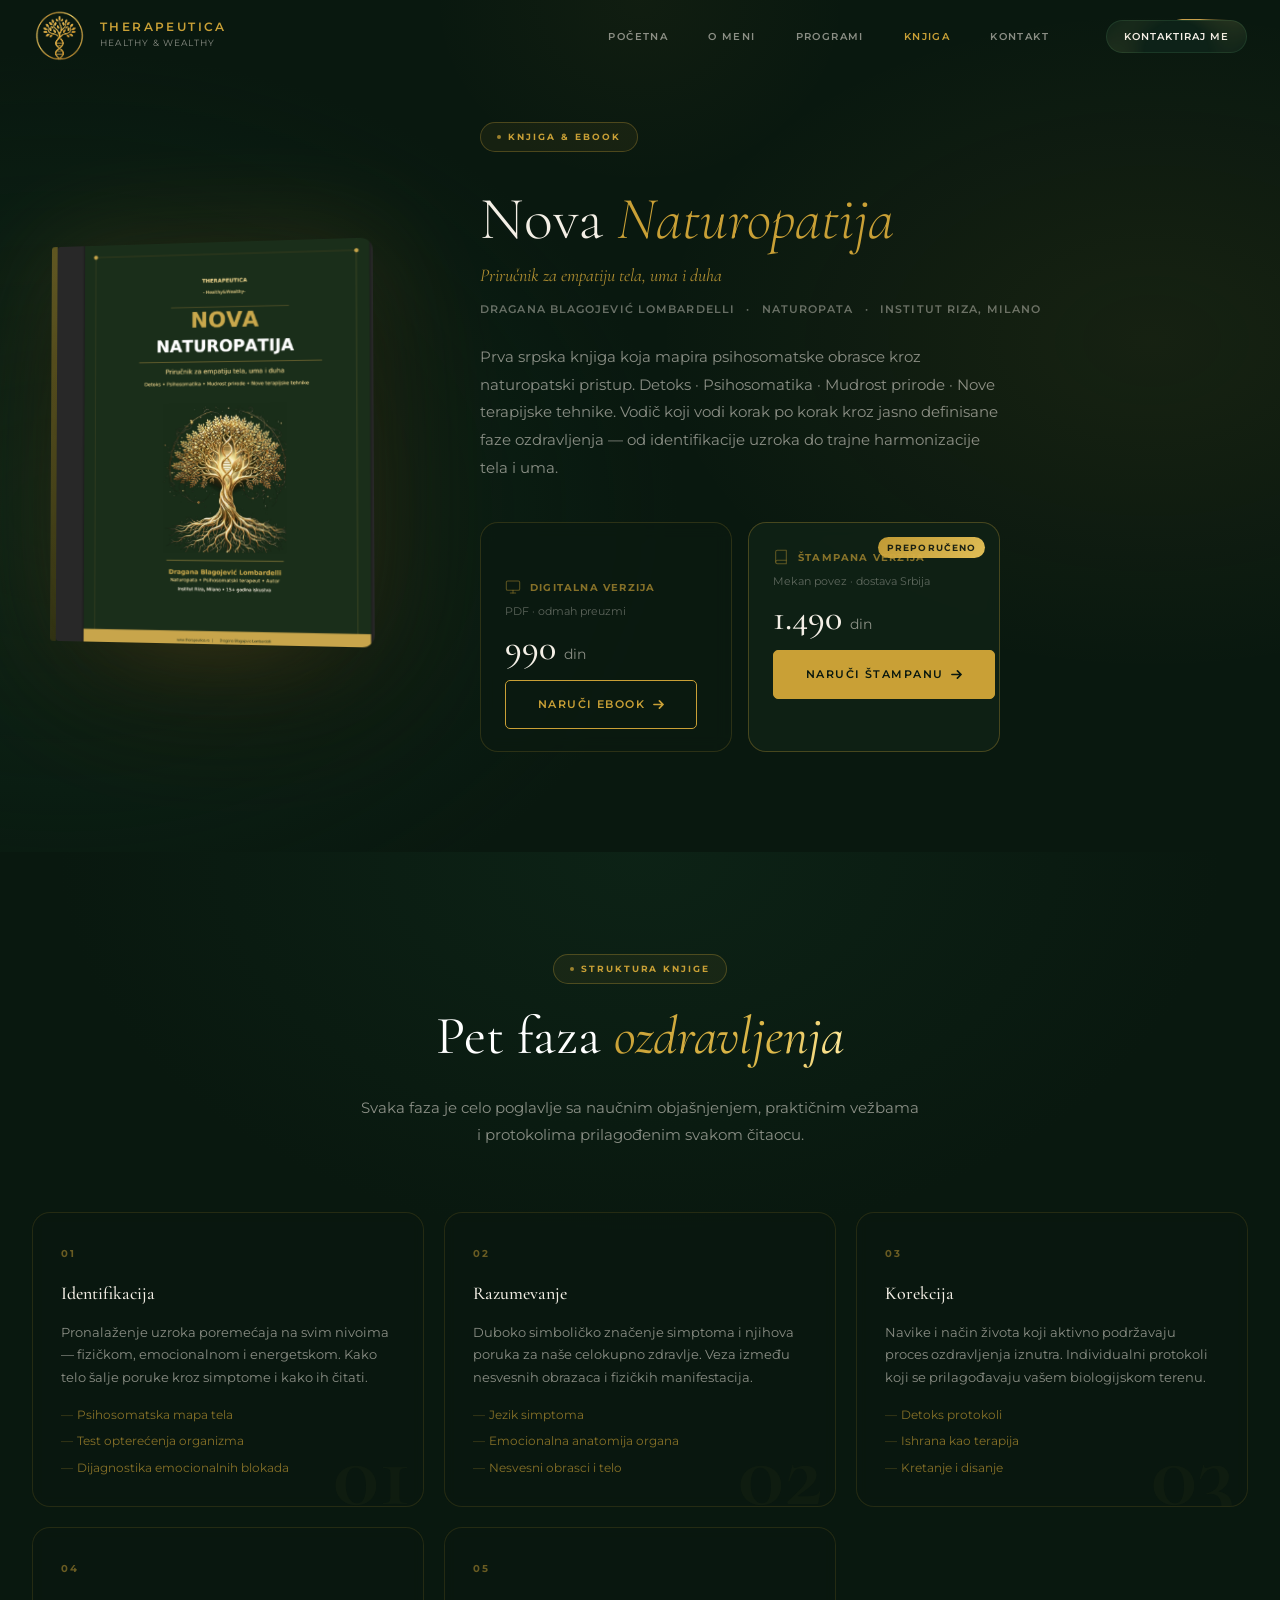
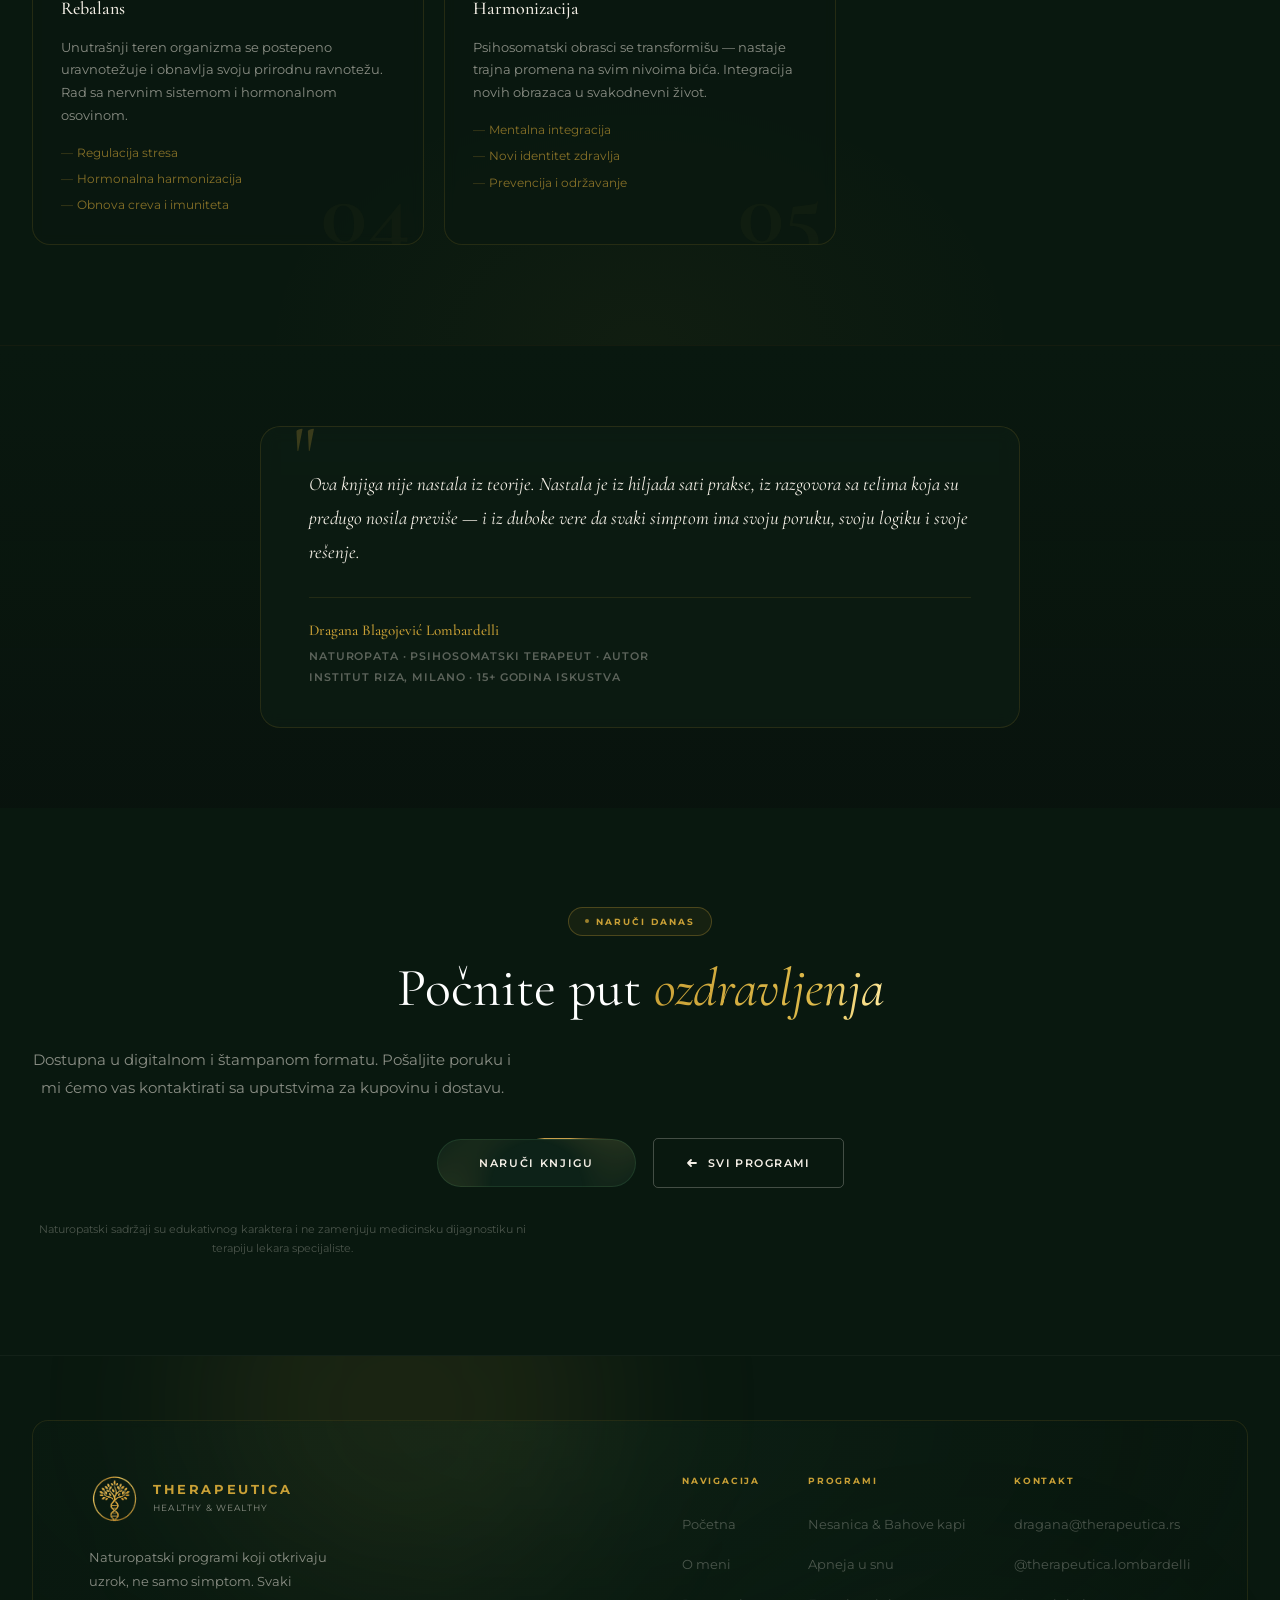
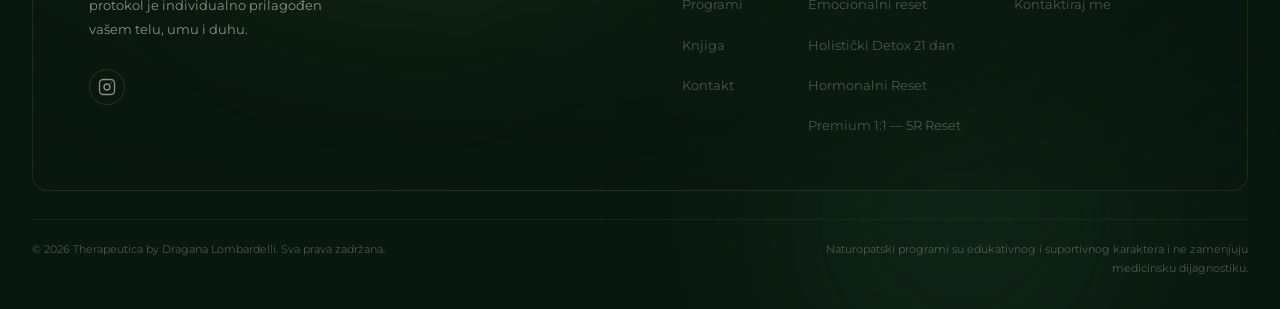
==== knjiga.html @ 4f9748c0 "Ebook section redesign, knjiga.html page, Knjiga nav link - Complete ebook section redesign on homep" ====
<!DOCTYPE html>
<html lang="sr">
<head>
  <meta charset="UTF-8" />
  <meta name="viewport" content="width=device-width, initial-scale=1.0" />
  <title>Nova Naturopatija — Knjiga & Ebook | Therapeutica</title>
  <meta name="description" content="Nova Naturopatija — prva srpska knjiga o naturopatskom pristupu zdravlju. Priručnik za empatiju tela, uma i duha. Dostupna kao ebook (990 din) i štampana verzija (1490 din)." />
  <meta property="og:title" content="Nova Naturopatija — Knjiga & Ebook | Therapeutica" />
  <meta property="og:description" content="Prva srpska knjiga koja mapira psihosomatske obrasce kroz naturopatski pristup." />
  <meta property="og:image" content="assets/ebook-cover.png" />
  <link rel="preconnect" href="https://fonts.googleapis.com" />
  <link rel="preconnect" href="https://fonts.gstatic.com" crossorigin />
  <link href="https://fonts.googleapis.com/css2?family=Cormorant+Garamond:ital,wght@0,300;0,400;0,500;0,600;1,300;1,400;1,500&family=Montserrat:wght@300;400;500;600&display=swap" rel="stylesheet" />
  <link rel="stylesheet" href="css/style.css" />
  <link rel="stylesheet" href="css/knjiga.css" />
</head>
<body>

  <nav class="nav" id="nav">
    <div class="nav__inner">
      <a href="index.html" class="nav__brand">
        <img src="assets/logo.png" alt="Therapeutica" class="nav__logo" />
        <div class="nav__brand-text">
          <span class="nav__name">THERAPEUTICA</span>
          <span class="nav__sub">HEALTHY &amp; WEALTHY</span>
        </div>
      </a>
      <ul class="nav__links">
        <li><a href="index.html">Početna</a></li>
        <li><a href="o-meni.html">O meni</a></li>
        <li><a href="index.html#programi">Programi</a></li>
        <li><a href="knjiga.html" class="nav__active">Knjiga</a></li>
        <li><a href="kontakt.html">Kontakt</a></li>
      </ul>
      <a href="kontakt.html" class="btn--shiny nav__cta">
        <span>Kontaktiraj me</span>
        <svg class="btn-arr" width="12" height="12" viewBox="0 0 12 12" fill="none" stroke="currentColor" stroke-width="1.8" stroke-linecap="round" stroke-linejoin="round" aria-hidden="true"><path d="M1 6h10M7 2l4 4-4 4"/></svg>
      </a>
      <button class="hamburger" id="hamburger" aria-label="Otvori meni">
        <span></span><span></span><span></span>
      </button>
    </div>
    <div class="nav__mobile" id="mobileMenu">
      <ul>
        <li><a href="index.html">Početna</a></li>
        <li><a href="o-meni.html">O meni</a></li>
        <li><a href="index.html#programi">Programi</a></li>
        <li><a href="knjiga.html">Knjiga</a></li>
        <li><a href="kontakt.html">Kontakt</a></li>
      </ul>
      <a href="kontakt.html" class="btn--shiny" style="justify-content:center;width:100%;box-sizing:border-box;">
        <span>Kontaktiraj me</span>
        <svg class="btn-arr" width="12" height="12" viewBox="0 0 12 12" fill="none" stroke="currentColor" stroke-width="1.8" stroke-linecap="round" stroke-linejoin="round" aria-hidden="true"><path d="M1 6h10M7 2l4 4-4 4"/></svg>
      </a>
    </div>
  </nav>

  <!-- ══════════ HERO ══════════ -->
  <section class="knjiga-hero">
    <div class="knjiga-hero__bg" aria-hidden="true"></div>
    <div class="container">
      <div class="knjiga-hero__inner">

        <!-- Cover -->
        <div class="knjiga-hero__visual fade-up">
          <div class="knjiga-cover-wrap" id="knjigaCoverWrap">
            <div class="knjiga-cover-glow" aria-hidden="true"></div>
            <img src="assets/ebook-cover.png" alt="Nova Naturopatija — Priručnik za empatiju tela, uma i duha" class="knjiga-cover" />
            <div class="knjiga-cover-shine" aria-hidden="true"></div>
            <div class="knjiga-cover-spine" aria-hidden="true"></div>
          </div>
        </div>

        <!-- Text -->
        <div class="knjiga-hero__content fade-up">
          <span class="section-label">Knjiga &amp; Ebook</span>
          <h1 class="knjiga-hero__title">Nova <em>Naturopatija</em></h1>
          <p class="knjiga-hero__subtitle">Priručnik za empatiju tela, uma i duha</p>
          <p class="knjiga-hero__meta">Dragana Blagojević Lombardelli &ensp;·&ensp; Naturopata &ensp;·&ensp; Institut Riza, Milano</p>
          <p class="knjiga-hero__desc">
            Prva srpska knjiga koja mapira psihosomatske obrasce kroz naturopatski pristup.
            Detoks · Psihosomatika · Mudrost prirode · Nove terapijske tehnike.
            Vodič koji vodi korak po korak kroz jasno definisane faze ozdravljenja — od identifikacije uzroka do trajne harmonizacije tela i uma.
          </p>

          <div class="knjiga-hero__pricing">
            <div class="knjiga-price-card fade-up">
              <div class="knjiga-price-card__badge-empty"></div>
              <div class="knjiga-price-card__top">
                <svg width="16" height="16" viewBox="0 0 24 24" fill="none" stroke="currentColor" stroke-width="1.6" stroke-linecap="round" stroke-linejoin="round" aria-hidden="true"><rect x="2" y="3" width="20" height="14" rx="2"/><line x1="8" y1="21" x2="16" y2="21"/><line x1="12" y1="17" x2="12" y2="21"/></svg>
                <span>Digitalna verzija</span>
              </div>
              <div class="knjiga-price-card__format">PDF · odmah preuzmi</div>
              <div class="knjiga-price-card__amount">990 <small>din</small></div>
              <a href="kontakt.html" class="btn btn--gold-outline">
                <span>Naruči ebook</span>
                <svg class="btn-arr" width="11" height="11" viewBox="0 0 12 12" fill="none" stroke="currentColor" stroke-width="1.8" stroke-linecap="round" stroke-linejoin="round"><path d="M1 6h10M7 2l4 4-4 4"/></svg>
              </a>
            </div>
            <div class="knjiga-price-card knjiga-price-card--print fade-up">
              <div class="knjiga-price-card__badge">Preporučeno</div>
              <div class="knjiga-price-card__top">
                <svg width="16" height="16" viewBox="0 0 24 24" fill="none" stroke="currentColor" stroke-width="1.6" stroke-linecap="round" stroke-linejoin="round" aria-hidden="true"><path d="M4 19.5A2.5 2.5 0 0 1 6.5 17H20"/><path d="M6.5 2H20v20H6.5A2.5 2.5 0 0 1 4 19.5v-15A2.5 2.5 0 0 1 6.5 2z"/></svg>
                <span>Štampana verzija</span>
              </div>
              <div class="knjiga-price-card__format">Mekan povez · dostava Srbija</div>
              <div class="knjiga-price-card__amount">1.490 <small>din</small></div>
              <a href="kontakt.html" class="btn btn--gold">
                <span>Naruči štampanu</span>
                <svg class="btn-arr" width="11" height="11" viewBox="0 0 12 12" fill="none" stroke="currentColor" stroke-width="1.8" stroke-linecap="round" stroke-linejoin="round"><path d="M1 6h10M7 2l4 4-4 4"/></svg>
              </a>
            </div>
          </div>
        </div>

      </div>
    </div>
  </section>

  <!-- ══════════ 5 FAZA ══════════ -->
  <section class="knjiga-phases">
    <div class="knjiga-phases__bg" aria-hidden="true"></div>
    <div class="container">
      <div class="knjiga-phases__head fade-up">
        <span class="section-label">Struktura knjige</span>
        <h2 class="section-h2">Pet faza <em>ozdravljenja</em></h2>
        <p class="knjiga-phases__desc">Svaka faza je celo poglavlje sa naučnim objašnjenjem, praktičnim vežbama i protokolima prilagođenim svakom čitaocu.</p>
      </div>
      <div class="knjiga-phases__grid">

        <div class="knjiga-phase-card fade-up">
          <div class="knjiga-phase-card__num">01</div>
          <div class="knjiga-phase-card__inner">
            <h3 class="knjiga-phase-card__title">Identifikacija</h3>
            <p class="knjiga-phase-card__desc">Pronalaženje uzroka poremećaja na svim nivoima — fizičkom, emocionalnom i energetskom. Kako telo šalje poruke kroz simptome i kako ih čitati.</p>
            <ul class="knjiga-phase-card__list">
              <li>Psihosomatska mapa tela</li>
              <li>Test opterećenja organizma</li>
              <li>Dijagnostika emocionalnih blokada</li>
            </ul>
          </div>
          <div class="knjiga-phase-card__wm" aria-hidden="true">01</div>
        </div>

        <div class="knjiga-phase-card fade-up">
          <div class="knjiga-phase-card__num">02</div>
          <div class="knjiga-phase-card__inner">
            <h3 class="knjiga-phase-card__title">Razumevanje</h3>
            <p class="knjiga-phase-card__desc">Duboko simboličko značenje simptoma i njihova poruka za naše celokupno zdravlje. Veza između nesvesnih obrazaca i fizičkih manifestacija.</p>
            <ul class="knjiga-phase-card__list">
              <li>Jezik simptoma</li>
              <li>Emocionalna anatomija organa</li>
              <li>Nesvesni obrasci i telo</li>
            </ul>
          </div>
          <div class="knjiga-phase-card__wm" aria-hidden="true">02</div>
        </div>

        <div class="knjiga-phase-card fade-up">
          <div class="knjiga-phase-card__num">03</div>
          <div class="knjiga-phase-card__inner">
            <h3 class="knjiga-phase-card__title">Korekcija</h3>
            <p class="knjiga-phase-card__desc">Navike i način života koji aktivno podržavaju proces ozdravljenja iznutra. Individualni protokoli koji se prilagođavaju vašem biologijskom terenu.</p>
            <ul class="knjiga-phase-card__list">
              <li>Detoks protokoli</li>
              <li>Ishrana kao terapija</li>
              <li>Kretanje i disanje</li>
            </ul>
          </div>
          <div class="knjiga-phase-card__wm" aria-hidden="true">03</div>
        </div>

        <div class="knjiga-phase-card fade-up">
          <div class="knjiga-phase-card__num">04</div>
          <div class="knjiga-phase-card__inner">
            <h3 class="knjiga-phase-card__title">Rebalans</h3>
            <p class="knjiga-phase-card__desc">Unutrašnji teren organizma se postepeno uravnotežuje i obnavlja svoju prirodnu ravnotežu. Rad sa nervnim sistemom i hormonalnom osovinom.</p>
            <ul class="knjiga-phase-card__list">
              <li>Regulacija stresa</li>
              <li>Hormonalna harmonizacija</li>
              <li>Obnova creva i imuniteta</li>
            </ul>
          </div>
          <div class="knjiga-phase-card__wm" aria-hidden="true">04</div>
        </div>

        <div class="knjiga-phase-card fade-up">
          <div class="knjiga-phase-card__num">05</div>
          <div class="knjiga-phase-card__inner">
            <h3 class="knjiga-phase-card__title">Harmonizacija</h3>
            <p class="knjiga-phase-card__desc">Psihosomatski obrasci se transformišu — nastaje trajna promena na svim nivoima bića. Integracija novih obrazaca u svakodnevni život.</p>
            <ul class="knjiga-phase-card__list">
              <li>Mentalna integracija</li>
              <li>Novi identitet zdravlja</li>
              <li>Prevencija i održavanje</li>
            </ul>
          </div>
          <div class="knjiga-phase-card__wm" aria-hidden="true">05</div>
        </div>

      </div>
    </div>
  </section>

  <!-- ══════════ O AUTORKI ══════════ -->
  <section class="knjiga-author">
    <div class="container">
      <div class="knjiga-author__inner fade-up">
        <div class="knjiga-author__quote">
          <span class="knjiga-author__quote-mark">"</span>
          <p>Ova knjiga nije nastala iz teorije. Nastala je iz hiljada sati prakse, iz razgovora sa telima koja su predugo nosila previše — i iz duboke vere da svaki simptom ima svoju poruku, svoju logiku i svoje rešenje.</p>
          <div class="knjiga-author__sig">
            <span class="knjiga-author__name">Dragana Blagojević Lombardelli</span>
            <span class="knjiga-author__role">Naturopata · Psihosomatski terapeut · Autor</span>
            <span class="knjiga-author__place">Institut Riza, Milano · 15+ godina iskustva</span>
          </div>
        </div>
      </div>
    </div>
  </section>

  <!-- ══════════ CTA ══════════ -->
  <section class="prog-cta">
    <div class="container">
      <div class="prog-cta__inner fade-up">
        <span class="section-label">Naruči danas</span>
        <h2 class="section-h2">Počnite put <em>ozdravljenja</em></h2>
        <p class="prog-cta__desc">Dostupna u digitalnom i štampanom formatu. Pošaljite poruku i mi ćemo vas kontaktirati sa uputstvima za kupovinu i dostavu.</p>
        <div class="knjiga-cta__btns">
          <a href="kontakt.html" class="btn--shiny btn--shiny--cta">
            <span>Naruči knjigu</span>
            <svg class="btn-arr" width="12" height="12" viewBox="0 0 12 12" fill="none" stroke="currentColor" stroke-width="1.8" stroke-linecap="round" stroke-linejoin="round" aria-hidden="true"><path d="M1 6h10M7 2l4 4-4 4"/></svg>
          </a>
          <a href="index.html#programi" class="btn btn--ghost">
            <svg width="14" height="14" viewBox="0 0 14 14" fill="none" stroke="currentColor" stroke-width="1.8" stroke-linecap="round" stroke-linejoin="round"><path d="M10 7H2M5 4L2 7l3 3"/></svg>
            Svi programi
          </a>
        </div>
        <p class="prog-cta__disclaimer">Naturopatski sadržaji su edukativnog karaktera i ne zamenjuju medicinsku dijagnostiku ni terapiju lekara specijaliste.</p>
      </div>
    </div>
  </section>

  <footer class="footer">
    <div class="footer__blob footer__blob--1" aria-hidden="true"></div>
    <div class="footer__blob footer__blob--2" aria-hidden="true"></div>
    <div class="container">
      <div class="footer__glass fade-up">
        <div class="footer__brand-col">
          <a href="index.html" class="footer__brand-link">
            <img src="assets/logo.png" alt="Therapeutica" class="footer__logo" />
            <div>
              <p class="footer__brand-name">THERAPEUTICA</p>
              <p class="footer__brand-tag">HEALTHY &amp; WEALTHY</p>
            </div>
          </a>
          <p class="footer__desc">Naturopatski programi koji otkrivaju uzrok, ne samo simptom. Svaki protokol je individualno prilagođen vašem telu, umu i duhu.</p>
          <div class="footer__socials">
            <a href="https://instagram.com/therapeutica.lombardelli" target="_blank" rel="noopener" aria-label="Instagram">
              <svg width="18" height="18" viewBox="0 0 24 24" fill="none" stroke="currentColor" stroke-width="1.8" stroke-linecap="round" stroke-linejoin="round"><rect x="2" y="2" width="20" height="20" rx="5"/><circle cx="12" cy="12" r="4"/><circle cx="17.5" cy="6.5" r="0.8" fill="currentColor" stroke="none"/></svg>
            </a>
          </div>
        </div>
        <nav class="footer__nav">
          <div class="footer__col">
            <h5>Navigacija</h5>
            <ul>
              <li><a href="index.html">Početna</a></li>
              <li><a href="o-meni.html">O meni</a></li>
              <li><a href="index.html#programi">Programi</a></li>
              <li><a href="knjiga.html">Knjiga</a></li>
              <li><a href="kontakt.html">Kontakt</a></li>
            </ul>
          </div>
          <div class="footer__col">
            <h5>Programi</h5>
            <ul>
              <li><a href="programi/nesanica-bahove-kapi.html">Nesanica &amp; Bahove kapi</a></li>
              <li><a href="programi/apneja-u-snu.html">Apneja u snu</a></li>
              <li><a href="programi/emocionalni-reset.html">Emocionalni reset</a></li>
              <li><a href="programi/holisticki-detox-21-dan.html">Holistički Detox 21 dan</a></li>
              <li><a href="programi/hormonalni-reset.html">Hormonalni Reset</a></li>
              <li><a href="programi/premium-1na1-5r-reset.html">Premium 1:1 — 5R Reset</a></li>
            </ul>
          </div>
          <div class="footer__col">
            <h5>Kontakt</h5>
            <ul>
              <li><a href="mailto:dragana@therapeutica.rs">dragana@therapeutica.rs</a></li>
              <li><a href="https://instagram.com/therapeutica.lombardelli" target="_blank" rel="noopener">@therapeutica.lombardelli</a></li>
              <li><a href="kontakt.html">Kontaktiraj me</a></li>
            </ul>
          </div>
        </nav>
      </div>
      <div class="footer__bottom">
        <p>© 2026 Therapeutica by Dragana Lombardelli. Sva prava zadržana.</p>
        <p class="footer__note">Naturopatski programi su edukativnog i suportivnog karaktera i ne zamenjuju medicinsku dijagnostiku.</p>
      </div>
    </div>
  </footer>

  <script src="js/main.js"></script>
  <script>
    // Cover 3D tilt for knjiga hero
    (function() {
      var wrap = document.getElementById('knjigaCoverWrap');
      if (!wrap) return;
      wrap.addEventListener('mouseenter', function() { wrap.classList.add('is-hovered'); });
      wrap.addEventListener('mouseleave', function() {
        wrap.classList.remove('is-hovered');
        wrap.style.setProperty('--kc-tilt-x', '2deg');
        wrap.style.setProperty('--kc-tilt-y', '-8deg');
      });
      wrap.addEventListener('mousemove', function(e) {
        var r = wrap.getBoundingClientRect();
        var xPct = (e.clientX - r.left) / r.width;
        var yPct = (e.clientY - r.top)  / r.height;
        wrap.style.setProperty('--kc-tilt-x', ((yPct - 0.5) * -14).toFixed(2) + 'deg');
        wrap.style.setProperty('--kc-tilt-y', (((xPct - 0.5) * 16) - 8).toFixed(2) + 'deg');
      });

      // Phase cards on knjiga page
      var cards = Array.from(document.querySelectorAll('.knjiga-phase-card'));
      cards.forEach(function(card) {
        card.addEventListener('mouseenter', function() { card.classList.add('is-hovered'); });
        card.addEventListener('mouseleave', function() {
          card.classList.remove('is-hovered');
          card.style.setProperty('--kp-tilt-x', '0deg');
          card.style.setProperty('--kp-tilt-y', '0deg');
        });
        card.addEventListener('mousemove', function(e) {
          var r = card.getBoundingClientRect();
          var xPct = (e.clientX - r.left) / r.width;
          var yPct = (e.clientY - r.top)  / r.height;
          card.style.setProperty('--kp-gx', (xPct * 100).toFixed(1) + '%');
          card.style.setProperty('--kp-gy', (yPct * 100).toFixed(1) + '%');
          card.style.setProperty('--kp-tilt-x', ((yPct - 0.5) * -8).toFixed(2) + 'deg');
          card.style.setProperty('--kp-tilt-y', ((xPct - 0.5) *  9).toFixed(2) + 'deg');
        });
      });
    })();
  </script>
</body>
</html>
---- css/style.css ----
/* ═══════════════════════════════════════════════════════════
   THERAPEUTICA — Main Stylesheet
   Dark forest green + gold premium wellness aesthetic
═══════════════════════════════════════════════════════════ */

:root {
  --dark:        #09180f;
  --dark-2:      #0d2018;
  --dark-3:      #122a1e;
  --green:       #1a3826;
  --gold:        #c9a036;
  --gold-lt:     #ddb94a;
  --gold-dim:    rgba(201, 160, 54, 0.15);
  --white:       #ffffff;
  --warm:        #f4efe6;
  --muted:       rgba(244, 239, 230, 0.55);
  --muted-2:     rgba(244, 239, 230, 0.28);

  --serif: 'Cormorant Garamond', Georgia, serif;
  --sans:  'Montserrat', system-ui, sans-serif;

  --nav-h:   72px;
  --r:       5px;
  --ease:    0.3s ease;
  --max-w:   1300px;
}

/* ── Reset ─────────────────────────────────── */
*, *::before, *::after { box-sizing: border-box; margin: 0; padding: 0; }
html { scroll-behavior: smooth; }
body {
  font-family: var(--sans);
  font-size: 16px;
  line-height: 1.7;
  color: var(--warm);
  background: var(--dark);
  -webkit-font-smoothing: antialiased;
}
img    { display: block; max-width: 100%; }
a      { text-decoration: none; color: inherit; }
ul     { list-style: none; }
button { font-family: var(--sans); border: none; background: none; cursor: pointer; }
input, textarea, select { font-family: var(--sans); }

/* ── Utilities ─────────────────────────────── */
.container {
  max-width: var(--max-w);
  margin: 0 auto;
  padding: 0 32px;
}

.section-label {
  display: inline-flex;
  align-items: center;
  gap: 7px;
  padding: 6px 16px;
  font-size: 9px;
  font-weight: 700;
  letter-spacing: 0.22em;
  text-transform: uppercase;
  color: var(--gold);
  margin-bottom: 22px;
  background: rgba(201,160,54,0.07);
  border: 1px solid rgba(201,160,54,0.3);
  border-radius: 100px;
  position: relative;
  overflow: hidden;
}
.section-label::before {
  content: '';
  display: block;
  width: 4px;
  height: 4px;
  border-radius: 50%;
  background: var(--gold);
  flex-shrink: 0;
  opacity: 0.75;
}
.section-label::after {
  content: '';
  position: absolute;
  top: 0; left: -80%;
  width: 55%;
  height: 100%;
  background: linear-gradient(90deg, transparent, rgba(201,160,54,0.22), transparent);
  animation: label-sweep 4.5s linear infinite;
  pointer-events: none;
}
@keyframes label-sweep {
  from { left: -80%; }
  to   { left: 130%; }
}

.section-h2 {
  font-family: var(--serif);
  font-weight: 400;
  font-size: clamp(38px, 4.2vw, 56px);
  line-height: 1.12;
  color: var(--white);
  margin-bottom: 28px;
}

@keyframes gold-shimmer {
  0%   { background-position: -200% center; }
  100% { background-position: 200% center; }
}
.section-h2 em {
  font-style: italic;
  background: linear-gradient(
    105deg,
    var(--gold) 0%,
    var(--gold-lt) 36%,
    #ffe899 50%,
    var(--gold-lt) 64%,
    var(--gold) 100%
  );
  background-size: 200% auto;
  -webkit-background-clip: text;
  background-clip: text;
  -webkit-text-fill-color: transparent;
  color: var(--gold);
  animation: gold-shimmer 4s linear infinite;
  padding-bottom: 0.08em;
  display: inline;
}
/* Preserve kontakt hover swap */
.kontakt__heading em {
  background: none;
  -webkit-text-fill-color: unset;
  color: var(--gold);
  animation: none;
}

.section-desc {
  font-size: 14px;
  color: var(--muted);
  max-width: 560px;
  line-height: 1.85;
}

.section-header { margin-bottom: 64px; }
.section-header--center { text-align: center; }
.section-header--center .section-label { display: inline-flex; }
.section-header--center .section-desc { margin: 0 auto; }

/* ── Buttons ───────────────────────────────── */
.btn {
  display: inline-flex;
  align-items: center;
  gap: 8px;
  padding: 14px 32px;
  font-size: 11px;
  font-weight: 600;
  letter-spacing: 0.13em;
  text-transform: uppercase;
  border-radius: var(--r);
  transition: var(--ease);
  cursor: pointer;
  white-space: nowrap;
}
.btn--gold {
  background: var(--gold);
  color: var(--dark);
  border: 1px solid var(--gold);
}
.btn--gold:hover {
  background: var(--gold-lt);
  border-color: var(--gold-lt);
  transform: translateY(-2px);
  box-shadow: 0 10px 28px rgba(201,160,54,0.28);
}
.btn--gold:hover .btn-arrow { transform: translateX(5px); }

/* Cursor-tracking glow button */
.btn--glow {
  position: relative;
  isolation: isolate;
  overflow: hidden;
}
.btn--glow::before {
  content: '';
  position: absolute;
  width: 180px;
  height: 180px;
  border-radius: 50%;
  background: radial-gradient(circle, rgba(255,222,100,0.38) 0%, rgba(232,197,109,0.18) 35%, transparent 70%);
  transform: translate(-50%, -50%);
  left: var(--gx, 50%);
  top: var(--gy, 50%);
  opacity: 0;
  transition: opacity 0.25s ease;
  pointer-events: none;
  z-index: 0;
}
.btn--glow:hover::before { opacity: 1; }
.btn--glow > * { position: relative; z-index: 1; }
.btn--ghost {
  background: transparent;
  color: var(--warm);
  border: 1px solid rgba(244,239,230,0.25);
}
.btn--ghost:hover { border-color: var(--gold); color: var(--gold); }
.btn--gold-outline {
  position: relative;
  overflow: hidden;
  background: transparent;
  color: var(--gold);
  border: 1px solid var(--gold);
  transition: color 0.35s ease, box-shadow 0.35s ease, transform 0.25s ease;
}
.btn--gold-outline::before {
  content: '';
  position: absolute;
  top: 0; left: -100%;
  width: 100%; height: 100%;
  background: linear-gradient(90deg, transparent, rgba(201,160,54,0.18), transparent);
  transition: left 0.55s ease;
}
.btn--gold-outline:hover::before { left: 100%; }
.btn--gold-outline > * { position: relative; z-index: 1; }
.btn--gold-outline:hover {
  background: rgba(201,160,54,0.08);
  color: var(--gold-lt);
  box-shadow: 0 0 28px rgba(201,160,54,0.22), inset 0 0 0 1px rgba(201,160,54,0.4);
  transform: scale(1.04);
}
.btn--gold-outline:hover .btn-arrow { transform: translateX(5px); }
.btn--sm   { padding: 10px 22px; font-size: 10px; }
.btn--full { width: 100%; justify-content: center; }

/* Gradient glow button */
.btn--gradient {
  position: relative;
  overflow: hidden;
  background: var(--dark-3);
  color: var(--white);
  border: 1px solid rgba(255,255,255,0.08);
  transition: transform 0.25s ease, box-shadow 0.4s ease;
}
.btn--gradient::before {
  content: '';
  position: absolute;
  inset: -2px;
  background: linear-gradient(135deg, #1a6b40 0%, #c9a036 55%, #e8c96d 100%);
  opacity: 0.42;
  filter: blur(7px);
  border-radius: var(--r);
  transition: opacity 0.45s ease;
}
.btn--gradient:hover::before { opacity: 0.78; }
.btn--gradient:hover {
  transform: scale(1.05);
  box-shadow: 0 12px 36px rgba(201,160,54,0.25);
  color: var(--white);
}
.btn--gradient > * { position: relative; z-index: 1; }
.btn-arrow { transition: transform 0.25s ease; flex-shrink: 0; }
.btn--gradient:hover .btn-arrow { transform: translateX(5px); }

/* ── Hero load-in animations ───────────────── */
@keyframes hero-slide-up {
  from { opacity: 0; transform: translateY(32px); }
  to   { opacity: 1; transform: translateY(0); }
}
@keyframes hero-fade-in {
  from { opacity: 0; transform: scale(0.97) translateY(16px); }
  to   { opacity: 1; transform: scale(1) translateY(0); }
}

.hero-load-1 { animation: hero-slide-up 0.7s cubic-bezier(0.16,1,0.3,1) 0.1s both; }
.hero-load-2 { animation: hero-slide-up 0.8s cubic-bezier(0.16,1,0.3,1) 0.28s both; }
.hero-load-3 { animation: hero-slide-up 0.7s cubic-bezier(0.16,1,0.3,1) 0.48s both; }
.hero-load-4 { animation: hero-slide-up 0.7s cubic-bezier(0.16,1,0.3,1) 0.64s both; }
.hero-load-5 { animation: hero-slide-up 0.7s cubic-bezier(0.16,1,0.3,1) 0.82s both; }
.hero-load-photo { animation: hero-fade-in 1s cubic-bezier(0.16,1,0.3,1) 0.35s both; }
.hero-load-2b   { animation: hero-slide-up 0.8s cubic-bezier(0.16,1,0.3,1) 0.38s both; }

/* ── Scroll reveal animations ──────────────── */
.fade-up {
  opacity: 0;
  transform: translateY(32px);
  transition: opacity 0.72s cubic-bezier(0.16,1,0.3,1),
              transform 0.72s cubic-bezier(0.16,1,0.3,1);
}
.fade-up.in { opacity: 1; transform: translateY(0); }

/* Stagger siblings */
.fade-up.in:nth-child(2) { transition-delay: 0.1s; }
.fade-up.in:nth-child(3) { transition-delay: 0.2s; }
.fade-up.in:nth-child(4) { transition-delay: 0.3s; }
.fade-up.in:nth-child(5) { transition-delay: 0.4s; }
.fade-up.in:nth-child(6) { transition-delay: 0.5s; }

/* ═══════════════════════════ NAV ══════════════════════════ */
.nav {
  position: fixed;
  top: 0; left: 0; right: 0;
  z-index: 200;
  height: var(--nav-h);
  transition: background 0.4s, box-shadow 0.4s;
}
.nav.scrolled {
  background: rgba(9, 24, 15, 0.96);
  box-shadow: 0 1px 0 rgba(255,255,255,0.04), 0 8px 32px rgba(0,0,0,0.5);
  backdrop-filter: blur(20px);
}

/* ── Tubelight pill when scrolled ── */
.nav.scrolled .nav__links {
  background: rgba(11, 28, 18, 0.72);
  border-color: rgba(201, 160, 76, 0.24);
  box-shadow:
    inset 0 1px 0 rgba(201,160,76,0.07),
    0 8px 40px rgba(0,0,0,0.35);
}
.nav.scrolled .nav__links a { color: rgba(245, 240, 232, 0.68); }
.nav.scrolled .nav__links a:hover {
  color: var(--gold);
  background: rgba(201, 160, 76, 0.09);
}
.nav.scrolled .nav__links a.nav-active {
  color: var(--gold);
  background: rgba(201, 160, 76, 0.12);
}

/* ── Lamp indicator ── */
.nav-lamp {
  position: absolute;
  top: 0;
  left: 50%;
  transform: translateX(-50%);
  pointer-events: none;
  z-index: 10;
  opacity: 0;
  transition:
    left 0.48s cubic-bezier(0.34, 1.56, 0.64, 1),
    opacity 0.4s ease;
}
.nav.scrolled .nav-lamp { opacity: 1; }

/* Glowing bar */
.nav-lamp__bar {
  display: block;
  position: absolute;
  top: -2px;
  left: 50%;
  transform: translateX(-50%);
  width: 32px;
  height: 3px;
  background: linear-gradient(to right,
    rgba(201,160,76,0.5),
    #e8c96d 35%,
    #c9a04c 65%,
    rgba(201,160,76,0.5));
  border-radius: 0 0 4px 4px;
  animation: lampPulse 2.8s ease-in-out infinite alternate;
}
@keyframes lampPulse {
  from { box-shadow: 0 0 8px 1px rgba(201,160,76,0.55), 0 0 3px rgba(232,201,109,0.7); }
  to   { box-shadow: 0 0 20px 4px rgba(201,160,76,0.80), 0 0 8px rgba(232,201,109,1.0); }
}

/* Wide outer halo */
.nav-lamp__g1 {
  display: block;
  position: absolute;
  top: -16px; left: 50%;
  transform: translateX(-50%);
  width: 70px; height: 32px;
  background: radial-gradient(ellipse at 50% 100%, rgba(201,160,76,0.20) 0%, transparent 70%);
  filter: blur(10px);
}
/* Mid glow */
.nav-lamp__g2 {
  display: block;
  position: absolute;
  top: -8px; left: 50%;
  transform: translateX(-50%);
  width: 38px; height: 20px;
  background: radial-gradient(ellipse at 50% 100%, rgba(201,160,76,0.35) 0%, transparent 70%);
  filter: blur(6px);
}
/* Hot core */
.nav-lamp__g3 {
  display: block;
  position: absolute;
  top: 0; left: 50%;
  transform: translateX(-50%);
  width: 18px; height: 10px;
  background: rgba(232,201,109,0.45);
  border-radius: 50%;
  filter: blur(3px);
}
/* Downward light cone */
.nav-lamp__cone {
  display: block;
  position: absolute;
  top: 3px; left: 50%;
  transform: translateX(-50%);
  width: 48px; height: 32px;
  background: linear-gradient(to bottom,
    rgba(201,160,76,0.14) 0%,
    rgba(201,160,76,0.04) 60%,
    transparent 100%);
  clip-path: polygon(28% 0%, 72% 0%, 100% 100%, 0% 100%);
}

.nav__inner {
  max-width: var(--max-w);
  margin: 0 auto;
  padding: 0 32px;
  height: 100%;
  display: flex;
  align-items: center;
  gap: 0;
}

.nav__brand {
  display: flex;
  align-items: center;
  gap: 12px;
  flex-shrink: 0;
  margin-right: auto;
}
.nav__logo { width: 56px; height: 56px; object-fit: contain; }
.nav__brand-text { display: flex; flex-direction: column; }
.nav__name {
  font-size: 12px;
  font-weight: 600;
  letter-spacing: 0.2em;
  color: var(--gold);
  line-height: 1;
}
.nav__sub {
  font-size: 8.5px;
  letter-spacing: 0.14em;
  color: var(--muted);
  margin-top: 3px;
}

.nav__links {
  display: flex;
  gap: 0;
  margin-right: 32px;
  padding: 3px;
  border: 1px solid transparent;
  border-radius: 360px;
  position: relative;
  overflow: visible;
  transition:
    background 0.5s ease,
    border-color 0.5s ease,
    box-shadow 0.45s ease;
}
.nav__links li { display: flex; align-items: stretch; }
.nav__links a {
  display: flex;
  align-items: center;
  padding: 7px 20px;
  border-radius: 360px;
  font-size: 10px;
  font-weight: 600;
  letter-spacing: 0.14em;
  text-transform: uppercase;
  color: var(--muted);
  text-decoration: none;
  white-space: nowrap;
  transition: color 0.25s ease, background 0.25s ease;
}
.nav__links a:hover { color: var(--warm); }

.hamburger {
  display: none;
  flex-direction: column;
  gap: 5px;
  padding: 6px;
}
.hamburger span {
  display: block;
  width: 22px;
  height: 1.5px;
  background: var(--warm);
  transition: var(--ease);
}
.hamburger.open span:nth-child(1) { transform: rotate(45deg) translate(4.5px, 4.5px); }
.hamburger.open span:nth-child(2) { opacity: 0; }
.hamburger.open span:nth-child(3) { transform: rotate(-45deg) translate(4.5px, -4.5px); }

.nav__mobile {
  display: none;
  position: fixed;
  top: var(--nav-h);
  left: 0; right: 0;
  background: rgba(9,24,15,0.98);
  backdrop-filter: blur(20px);
  padding: 36px 44px;
  border-top: 1px solid rgba(255,255,255,0.05);
  box-shadow: 0 24px 48px rgba(0,0,0,0.5);
}
.nav__mobile.open { display: block; }
.nav__mobile ul {
  display: flex;
  flex-direction: column;
  gap: 22px;
  margin-bottom: 32px;
}
.nav__mobile ul a {
  font-size: 13px;
  font-weight: 600;
  letter-spacing: 0.1em;
  text-transform: uppercase;
  color: var(--warm);
}

/* ═══════════════════════════ HERO ══════════════════════════ */
.hero {
  min-height: 100vh;
  display: flex;
  flex-direction: column;
  justify-content: center;
  padding-top: var(--nav-h);
  position: relative;
  overflow: clip;
}

/* Animated orb background */
.hero__bg {
  position: absolute;
  inset: 0;
  pointer-events: none;
  overflow: hidden;
}

.hero__orb {
  position: absolute;
  border-radius: 50%;
  will-change: transform;
  transform: translateZ(0);
}

/* Orb 1 — dominant right-side green mass */
.hero__orb--1 {
  width: 75%;
  height: 120%;
  top: -20%;
  right: -12%;
  background: radial-gradient(ellipse at 40% 45%,
    rgba(34,100,60,0.95) 0%,
    rgba(22,72,42,0.75) 28%,
    rgba(14,48,28,0.45) 55%,
    transparent 75%);
  filter: blur(90px);
  animation: orb1 20s ease-in-out infinite alternate;
}

/* Orb 2 — bottom-left counter-glow */
.hero__orb--2 {
  width: 58%;
  height: 85%;
  bottom: -22%;
  left: -10%;
  background: radial-gradient(ellipse at 55% 40%,
    rgba(16,58,34,0.92) 0%,
    rgba(10,40,22,0.65) 40%,
    transparent 72%);
  filter: blur(100px);
  animation: orb2 26s ease-in-out infinite alternate;
}

/* Orb 3 — central gold accent */
.hero__orb--3 {
  width: 40%;
  height: 60%;
  top: 22%;
  left: 26%;
  background: radial-gradient(ellipse at center,
    rgba(201,160,54,0.14) 0%,
    rgba(180,140,40,0.06) 50%,
    transparent 72%);
  filter: blur(75px);
  animation: orb3 18s ease-in-out infinite alternate;
}

/* Orb 4 — top-left deep green shadow */
.hero__orb--4 {
  width: 34%;
  height: 50%;
  top: -8%;
  left: 14%;
  background: radial-gradient(ellipse at center,
    rgba(22,68,40,0.72) 0%,
    rgba(12,42,24,0.4) 55%,
    transparent 75%);
  filter: blur(80px);
  animation: orb4 22s ease-in-out infinite alternate;
}

@keyframes orb1 {
  0%   { transform: translate(0,     0)    scale(1);    }
  30%  { transform: translate(-12%,  8%)   scale(1.18); }
  65%  { transform: translate(-5%,  18%)   scale(0.9);  }
  100% { transform: translate(-10%,  12%)  scale(1.14); }
}
@keyframes orb2 {
  0%   { transform: translate(0,    0)    scale(1);    }
  35%  { transform: translate(14%, -8%)   scale(1.2);  }
  70%  { transform: translate(7%,  -16%)  scale(0.88); }
  100% { transform: translate(12%, -12%)  scale(1.16); }
}
@keyframes orb3 {
  0%   { transform: translate(0,    0)   scale(1);    opacity: 0.75; }
  40%  { transform: translate(-11%,  7%) scale(1.28); opacity: 1;    }
  75%  { transform: translate(-4%,  14%) scale(1.1);  opacity: 0.8;  }
  100% { transform: translate(-9%,  10%) scale(1.22); opacity: 1;    }
}
@keyframes orb4 {
  0%   { transform: translate(0,    0)   scale(1);    }
  45%  { transform: translate(12%,  13%) scale(0.8);  }
  100% { transform: translate(8%,   8%)  scale(0.88); }
}

.hero__inner {
  max-width: var(--max-w);
  margin: 0 auto;
  padding: 100px 44px 180px;
  display: block;
  position: relative;
  z-index: 2;
  width: 100%;
}

.hero__left {
  max-width: 600px;
}

/* Hero left */
.hero__kicker {
  display: flex;
  align-items: center;
  gap: 14px;
  font-size: 10px;
  font-weight: 500;
  letter-spacing: 0.2em;
  text-transform: uppercase;
  color: var(--gold);
  margin-bottom: 28px;
}
.kicker-line {
  display: block;
  width: 28px;
  height: 1px;
  background: var(--gold);
  flex-shrink: 0;
}

.hero__h1 {
  font-family: var(--serif);
  font-weight: 400;
  font-size: clamp(54px, 6.5vw, 88px);
  line-height: 1.02;
  color: var(--white);
  margin-bottom: 28px;
}
.hero__h1 em {
  font-style: italic;
  color: var(--gold);
}
.hero__h1-em {
  background: linear-gradient(
    105deg,
    var(--gold) 0%,
    var(--gold-lt) 36%,
    #ffe899 50%,
    var(--gold-lt) 64%,
    var(--gold) 100%
  );
  background-size: 200% auto;
  -webkit-background-clip: text;
  background-clip: text;
  -webkit-text-fill-color: transparent;
  animation: gold-shimmer 4s linear infinite;
}

.hero__tagline {
  display: inline-flex;
  align-items: center;
  gap: 14px;
  font-family: var(--serif);
  font-size: clamp(18px, 1.8vw, 24px);
  font-weight: 400;
  font-style: italic;
  color: rgba(201, 160, 54, 0.78);
  margin: 4px 0 38px;
  letter-spacing: 0.02em;
}
.hero__tagline::before {
  content: '';
  display: block;
  width: 30px;
  height: 1px;
  background: rgba(201, 160, 54, 0.4);
  flex-shrink: 0;
}
.hero__tagline em { font-style: inherit; }

.hero__desc {
  font-size: 16px;
  color: var(--muted);
  line-height: 1.9;
  max-width: 480px;
  margin-bottom: 44px;
}

.hero__actions {
  display: flex;
  gap: 14px;
  flex-wrap: nowrap;
  margin-bottom: 60px;
}

.hero__trust {
  display: grid;
  grid-template-columns: repeat(3, 1fr);
  gap: 10px;
  padding-top: 40px;
  border-top: 1px solid rgba(255,255,255,0.07);
}
.trust-card {
  background: rgba(255,255,255,0.025);
  border: 1px solid rgba(201,160,54,0.14);
  border-radius: 8px;
  padding: 16px 18px;
  display: flex;
  flex-direction: column;
  gap: 5px;
  transition: background var(--ease), border-color var(--ease);
}
.trust-card:hover {
  background: rgba(201,160,54,0.04);
  border-color: rgba(201,160,54,0.28);
}
.trust-card strong {
  font-family: var(--serif);
  font-size: clamp(17px, 2vw, 24px);
  font-weight: 500;
  color: var(--gold);
  line-height: 1.2;
}
.trust-card span {
  font-size: 13px;
  color: var(--muted);
  line-height: 1.4;
}

/* Hero tree — absolute, fills right half of hero, top aligned with heading */
.hero__tree-wrap {
  position: absolute;
  top: calc(var(--nav-h) + 100px);
  right: 0;
  bottom: 0;
  left: 52%;
  z-index: 1;
  pointer-events: none;
  display: flex;
  align-items: flex-start;
  justify-content: center;
}

.hero__tree-glow {
  position: absolute;
  top: 35%;
  left: 50%;
  transform: translate(-50%, -50%);
  width: 110%;
  height: 75%;
  border-radius: 50%;
  background: radial-gradient(ellipse at center,
    rgba(240, 215, 130, 0.6) 0%,
    rgba(210, 175, 75, 0.38) 20%,
    rgba(120, 165, 80, 0.2) 45%,
    rgba(30, 90, 50, 0.1) 65%,
    transparent 80%);
  pointer-events: none;
  z-index: 0;
  filter: blur(80px);
}

/* Scattered credential pills — positioned relative to .hero section */
.hero__cred-float {
  position: absolute;
  z-index: 3;
  padding: 7px 18px;
  background: rgba(9, 24, 15, 0.82);
  backdrop-filter: blur(14px);
  -webkit-backdrop-filter: blur(14px);
  border: 1px solid rgba(201, 160, 54, 0.45);
  border-radius: 100px;
  font-size: 9px;
  font-weight: 600;
  letter-spacing: 0.17em;
  text-transform: uppercase;
  color: var(--gold);
  white-space: nowrap;
  text-shadow: 0 0 12px rgba(201,160,54,0.3);
  pointer-events: none;
}
/* Card 1: left border of tree, mid-upper */
.hero__cred-float--1 {
  left: 52%;
  top: 36%;
  transform: translateX(-50%);
}
/* Card 2: upper-right of tree */
.hero__cred-float--2 {
  right: 2%;
  top: 19%;
}
/* Card 3: lower-right of tree */
.hero__cred-float--3 {
  right: 3%;
  top: 62%;
}

.hero__tree {
  height: calc((100vh - var(--nav-h) - 100px) * 1.35);
  width: auto;
  max-width: none;
  position: relative;
  z-index: 1;
  mix-blend-mode: screen;
  filter: drop-shadow(0 0 60px rgba(201,160,54,0.5)) drop-shadow(0 0 120px rgba(201,160,54,0.22));
}

.hero__name-signature {
  font-family: var(--serif);
  font-style: italic;
  font-size: 21px;
  font-weight: 400;
  color: var(--gold);
  letter-spacing: 0.05em;
  text-align: center;
  position: absolute;
  bottom: 96px;
  left: 76%;
  transform: translateX(-50%);
  z-index: 3;
  text-shadow: 0 0 28px rgba(201,160,54,0.6), 0 0 8px rgba(9,24,15,0.9);
  opacity: 0.92;
  white-space: nowrap;
  pointer-events: none;
}

/* Scroll hint */
.hero__scroll-hint {
  position: absolute;
  bottom: 36px;
  left: 50%;
  transform: translateX(-50%);
  z-index: 1;
}
.scroll-line {
  width: 1px;
  height: 48px;
  background: linear-gradient(to bottom, rgba(201,160,54,0.5), transparent);
  animation: pulse 2.2s ease infinite;
}
@keyframes pulse {
  0%, 100% { opacity: 0.3; transform: scaleY(1); }
  50%       { opacity: 1;   transform: scaleY(1.15); }
}

/* ═══════════════════════════ PRISTUP ══════════════════════ */
.pristup {
  padding: 128px 0;
  background: var(--dark-2);
  border-top: 1px solid rgba(255,255,255,0.04);
  border-bottom: 1px solid rgba(255,255,255,0.04);
}

.pristup__inner {
  display: grid;
  grid-template-columns: 1fr 1.05fr;
  gap: 88px;
  align-items: center;
}

.pristup__left {
  display: flex;
  flex-direction: column;
  gap: 0;
}

.pristup__step {
  display: flex;
  align-items: flex-start;
  gap: 22px;
  cursor: default;
  transition: transform 0.35s ease;
}
.pristup__step:hover { transform: translateX(10px); }

.pristup__num {
  font-family: var(--serif);
  font-size: 52px;
  font-weight: 300;
  color: var(--gold-dim);
  line-height: 1;
  flex-shrink: 0;
  width: 60px;
  text-align: right;
  padding-top: 2px;
  transition: color 0.35s ease, transform 0.35s ease;
}
.pristup__step:hover .pristup__num {
  color: var(--gold);
  transform: scale(1.08);
}

.pristup__step-text h4 {
  font-family: var(--serif);
  font-size: 26px;
  font-weight: 500;
  color: var(--white);
  margin-bottom: 8px;
  transition: color 0.35s ease;
}
.pristup__step:hover .pristup__step-text h4 { color: var(--gold-lt); }

.pristup__step-text p {
  font-size: 14px;
  color: var(--muted);
  line-height: 1.8;
  transition: color 0.35s ease;
}
.pristup__step:hover .pristup__step-text p { color: rgba(244,239,230,0.82); }

.pristup__connector {
  width: 1px;
  height: 44px;
  background: linear-gradient(to bottom, rgba(201,160,54,0.2), rgba(201,160,54,0.05));
  margin-left: 78px;
  margin-top: 8px;
  margin-bottom: 8px;
}

.pristup__right { }

.pristup__text-card {
  background: rgba(255,255,255,0.025);
  border: 1px solid rgba(201,160,54,0.15);
  border-left: 3px solid rgba(201,160,54,0.6);
  border-radius: 8px;
  padding: 28px 32px;
  margin-bottom: 36px;
}

.pristup__body {
  font-size: 15px;
  color: var(--muted);
  line-height: 1.95;
  margin-bottom: 18px;
}
.pristup__body:last-child { margin-bottom: 0; }

/* ═══════════════════════════ REZULTATI ════════════════════ */
.rezultati {
  padding: 110px 0;
  background: var(--dark-2);
  border-top: 1px solid rgba(201,160,54,0.08);
  border-bottom: 1px solid rgba(201,160,54,0.08);
  position: relative;
  overflow: hidden;
}
/* Animated gradient blob background — matches React BackgroundGradientAnimation */
.rezultati__bg {
  position: absolute;
  inset: 0;
  z-index: 0;
  background: linear-gradient(40deg, #0d2018, #081410);
  overflow: hidden;
  isolation: isolate;
}
.rezultati__blob {
  position: absolute;
  width: 80%;
  height: 80%;
  top: calc(50% - 40%);
  left: calc(50% - 40%);
  border-radius: 50%;
  mix-blend-mode: screen;
  filter: blur(60px);
  will-change: transform;
}
.rezultati__blob--1 {
  background: radial-gradient(circle at center, rgba(201,160,54,0.75) 0%, rgba(201,160,54,0) 50%);
  transform-origin: center center;
  animation: blob-vertical 30s ease infinite;
  opacity: 0.45;
}
.rezultati__blob--2 {
  background: radial-gradient(circle at center, rgba(30,100,55,0.85) 0%, rgba(30,100,55,0) 50%);
  transform-origin: calc(50% - 400px) center;
  animation: blob-circle 20s reverse infinite;
  opacity: 0.5;
}
.rezultati__blob--3 {
  background: radial-gradient(circle at center, rgba(220,185,72,0.7) 0%, rgba(220,185,72,0) 50%);
  transform-origin: calc(50% + 400px) center;
  animation: blob-circle 40s linear infinite;
  opacity: 0.38;
}
.rezultati__blob--4 {
  background: radial-gradient(circle at center, rgba(18,65,40,0.9) 0%, rgba(18,65,40,0) 50%);
  transform-origin: calc(50% - 200px) center;
  animation: blob-horizontal 40s ease infinite;
  opacity: 0.55;
}
.rezultati__blob--5 {
  background: radial-gradient(circle at center, rgba(180,132,42,0.65) 0%, rgba(180,132,42,0) 50%);
  transform-origin: calc(50% - 800px) calc(50% + 800px);
  animation: blob-circle 20s ease infinite;
  opacity: 0.35;
}

@keyframes blob-vertical {
  0%   { transform: translateY(-50%); }
  50%  { transform: translateY(50%); }
  100% { transform: translateY(-50%); }
}
@keyframes blob-horizontal {
  0%   { transform: translateX(-50%) translateY(-10%); }
  50%  { transform: translateX(50%)  translateY(10%); }
  100% { transform: translateX(-50%) translateY(-10%); }
}
@keyframes blob-circle {
  0%   { transform: rotate(0deg); }
  50%  { transform: rotate(180deg); }
  100% { transform: rotate(360deg); }
}

.rezultati .container {
  position: relative;
  z-index: 1;
}
.rezultati__inner {
  display: grid;
  grid-template-columns: 1fr 1fr;
  gap: 72px;
  align-items: center;
}
/* Quote — left column */
.rezultati__quote {
  display: flex;
  flex-direction: column;
  gap: 32px;
}
.rezultati__blockquote {
  position: relative;
  padding: 36px 36px 36px 50px;
  background: rgba(255,255,255,0.02);
  border: 1px solid rgba(201,160,54,0.18);
  border-left: 3px solid rgba(201,160,54,0.6);
  border-radius: 10px;
}
.rezultati__blockquote::before {
  content: '\201C';
  position: absolute;
  top: 12px;
  left: 18px;
  font-family: var(--serif);
  font-size: 68px;
  line-height: 1;
  color: var(--gold);
  opacity: 0.3;
}
.rezultati__blockquote p {
  font-family: var(--serif);
  font-size: clamp(17px, 1.7vw, 21px);
  font-style: italic;
  font-weight: 400;
  color: var(--warm);
  line-height: 1.78;
  margin-bottom: 20px;
}
.rezultati__author {
  display: flex;
  align-items: center;
  gap: 10px;
  font-size: 11px;
  font-weight: 600;
  letter-spacing: 0.14em;
  text-transform: uppercase;
  color: var(--gold);
  opacity: 0.75;
}
.rezultati__dash {
  font-size: 20px;
  font-family: var(--serif);
  opacity: 0.5;
}

/* Orbital — right column */
.rezultati__orbital {
  display: flex;
  align-items: center;
  justify-content: center;
}
.orbital-container {
  display: flex;
  flex-direction: column;
  align-items: center;
  gap: 28px;
}

/* Orbital wrap */
.orb-wrap {
  position: relative;
  width: 500px;
  height: 500px;
  flex-shrink: 0;
}

/* Decorative rings */
.orb-ring {
  position: absolute;
  top: 50%;
  left: 50%;
  transform: translate(-50%, -50%);
  border-radius: 50%;
  pointer-events: none;
}
.orb-ring--outer {
  width: 440px;
  height: 440px;
  border: 1px dashed rgba(201,160,54,0.18);
  animation: orb-ring-spin 100s linear infinite;
}
.orb-ring--inner {
  width: 175px;
  height: 175px;
  border: 1px solid rgba(201,160,54,0.09);
}
@keyframes orb-ring-spin {
  from { transform: translate(-50%, -50%) rotate(0deg); }
  to   { transform: translate(-50%, -50%) rotate(360deg); }
}

/* Center orb */
.orb-center {
  position: absolute;
  top: 50%;
  left: 50%;
  transform: translate(-50%, -50%);
  width: 96px;
  height: 96px;
  border-radius: 50%;
  background: radial-gradient(circle, rgba(201,160,54,0.12) 0%, rgba(9,24,15,0.96) 65%);
  border: 1px solid rgba(201,160,54,0.42);
  display: flex;
  align-items: center;
  justify-content: center;
  z-index: 10;
  box-shadow: 0 0 40px rgba(201,160,54,0.12), inset 0 0 24px rgba(201,160,54,0.06);
  pointer-events: none;
}
.orb-center__pulse {
  position: absolute;
  inset: 0;
  border-radius: 50%;
  border: 1px solid rgba(201,160,54,0.28);
  animation: orb-pulse-ring 3.2s ease-out infinite;
}
.orb-center__pulse--2 { animation-delay: 1.6s; }
@keyframes orb-pulse-ring {
  0%   { transform: scale(1);   opacity: 0.65; }
  100% { transform: scale(2.5); opacity: 0; }
}
.orb-center__icon {
  width: 38px;
  height: 38px;
  color: var(--gold);
  opacity: 0.78;
}

/* Orbital nodes */
.orb-node {
  position: absolute;
  top: 50%;
  left: 50%;
  display: flex;
  flex-direction: column;
  align-items: center;
  gap: 9px;
  cursor: pointer;
  will-change: transform, opacity;
  z-index: 1;
}
.orb-node__circle {
  width: 56px;
  height: 56px;
  border-radius: 50%;
  background: rgba(9,24,15,0.92);
  border: 1px solid rgba(201,160,54,0.2);
  display: flex;
  align-items: center;
  justify-content: center;
  color: var(--gold);
  position: relative;
  transition: background 0.3s, border-color 0.3s, box-shadow 0.3s, transform 0.3s;
}
.orb-node__circle svg { width: 22px; height: 22px; }
.orb-node__circle::after {
  content: '';
  position: absolute;
  inset: -6px;
  border-radius: 50%;
  border: 1px solid rgba(201,160,54,0);
  transition: border-color 0.3s, inset 0.3s;
}
.orb-node:hover .orb-node__circle {
  background: rgba(201,160,54,0.09);
  border-color: rgba(201,160,54,0.5);
  transform: scale(1.1);
}
.orb-node:hover .orb-node__circle::after {
  border-color: rgba(201,160,54,0.2);
  inset: -10px;
}
.orb-node.is-active .orb-node__circle {
  background: rgba(201,160,54,0.16);
  border-color: var(--gold);
  box-shadow: 0 0 28px rgba(201,160,54,0.45), 0 0 0 4px rgba(201,160,54,0.08);
  transform: scale(1.2);
}
.orb-node.is-active .orb-node__circle::after {
  border-color: rgba(201,160,54,0.18);
  inset: -16px;
  animation: node-active-pulse 2s ease-out infinite;
}
@keyframes node-active-pulse {
  0%   { transform: scale(1);   opacity: 0.7; }
  100% { transform: scale(1.5); opacity: 0; }
}
.orb-node__label {
  font-size: 10px;
  font-weight: 700;
  letter-spacing: 0.13em;
  text-transform: uppercase;
  color: rgba(244,239,230,0.5);
  white-space: nowrap;
  text-align: center;
  max-width: 110px;
  line-height: 1.4;
  pointer-events: none;
  transition: color 0.3s;
}
.orb-node:hover .orb-node__label,
.orb-node.is-active .orb-node__label { color: rgba(201,160,54,0.9); }

/* Info panel below orbital */
.orb-panel {
  min-height: 76px;
  display: flex;
  align-items: center;
  justify-content: center;
  text-align: center;
  max-width: 380px;
}
.orb-panel__hint {
  font-size: 10px;
  letter-spacing: 0.14em;
  text-transform: uppercase;
  color: rgba(244,239,230,0.28);
}
.orb-panel__info {
  display: none;
  flex-direction: column;
  gap: 8px;
  animation: orb-info-in 0.3s ease;
}
@keyframes orb-info-in {
  from { opacity: 0; transform: translateY(8px); }
  to   { opacity: 1; transform: translateY(0); }
}
.orb-panel__info h4 {
  font-family: var(--serif);
  font-size: 21px;
  font-style: italic;
  font-weight: 400;
  color: var(--gold);
}
.orb-panel__info p {
  font-size: 13px;
  color: var(--muted);
  line-height: 1.78;
}

/* ═══════════════════════════ PROGRAMI ═════════════════════ */
.programi {
  padding: 128px 0;
  background: var(--dark);
}

.cards {
  display: grid;
  grid-template-columns: repeat(3, 1fr);
  gap: 20px;
}

.card {
  background: rgba(13,32,24,0.92);
  backdrop-filter: blur(10px);
  border: 1px solid rgba(255,255,255,0.08);
  border-radius: 8px;
  padding: 36px 30px;
  display: flex;
  flex-direction: column;
  position: relative;
  transition: border-color var(--ease), transform var(--ease), box-shadow var(--ease);
}
.card:hover {
  border-color: rgba(201,160,54,0.45);
  transform: translateY(-6px);
  box-shadow: 0 24px 56px rgba(0,0,0,0.65),
              0 0 0 1px rgba(201,160,54,0.2),
              0 0 40px rgba(201,160,54,0.1);
}

.card--featured {
  background: var(--dark-3);
  border-color: rgba(201,160,54,0.3);
}
.card--featured:hover { border-color: rgba(201,160,54,0.55); }

.card--vip {
  background: linear-gradient(145deg, #0d1f15 0%, #122a1e 60%, #0a1a10 100%);
  border-color: rgba(201,160,54,0.5);
  box-shadow: 0 0 40px rgba(201,160,54,0.08), inset 0 1px 0 rgba(201,160,54,0.15);
}
.card--vip:hover {
  border-color: rgba(201,160,54,0.75);
  box-shadow: 0 24px 56px rgba(0,0,0,0.65),
              0 0 0 1px rgba(201,160,54,0.35),
              0 0 60px rgba(201,160,54,0.15);
}
.card__installment {
  display: block;
  font-size: 10px;
  color: var(--muted);
  margin-top: 4px;
  letter-spacing: 0.04em;
}

.card__featured-tag {
  position: absolute;
  top: -12px;
  left: 28px;
  background: var(--gold);
  color: var(--dark);
  font-size: 9px;
  font-weight: 700;
  letter-spacing: 0.14em;
  text-transform: uppercase;
  padding: 4px 14px;
  border-radius: 20px;
}

.card__tag {
  font-size: 9px;
  font-weight: 600;
  letter-spacing: 0.18em;
  text-transform: uppercase;
  color: var(--gold);
  margin-bottom: 18px;
}

.card__icon {
  width: 50px;
  height: 50px;
  border: 1px solid rgba(201,160,54,0.2);
  border-radius: 50%;
  display: flex;
  align-items: center;
  justify-content: center;
  color: var(--gold);
  margin-bottom: 22px;
}

.card__title {
  font-family: var(--serif);
  font-weight: 400;
  font-size: 26px;
  line-height: 1.18;
  color: var(--white);
  margin-bottom: 16px;
}

.card__desc {
  font-size: 14px;
  color: var(--muted);
  line-height: 1.85;
  margin-bottom: 24px;
  flex-grow: 1;
}

.card__list {
  display: flex;
  flex-direction: column;
  gap: 9px;
  margin-bottom: 32px;
}
.card__list li {
  font-size: 12px;
  color: var(--muted);
  display: flex;
  align-items: center;
  gap: 10px;
}
.card__list li::before {
  content: '';
  width: 4px;
  height: 4px;
  border-radius: 50%;
  background: var(--gold);
  flex-shrink: 0;
}

.card__footer {
  display: flex;
  align-items: center;
  justify-content: space-between;
  padding-top: 22px;
  border-top: 1px solid rgba(255,255,255,0.05);
}

.card__price {
  font-family: var(--serif);
  font-size: 30px;
  font-weight: 500;
  color: var(--gold);
  line-height: 1;
}

/* ═══════════════════════════ ABOUT ════════════════════════ */
.about {
  padding: 128px 0;
  background: linear-gradient(160deg, #faf8f4 0%, #eef6f0 60%, #f5f8f5 100%);
  border-top: 1px solid rgba(26,56,38,0.07);
}

.about__inner {
  display: grid;
  grid-template-columns: 1fr 1.15fr;
  gap: 88px;
  align-items: start;
}

.about__photo-col {
  display: flex;
  flex-direction: column;
  gap: 28px;
  position: sticky;
  top: calc(var(--nav-h) + 40px);
}

.about__photo-wrap {
  position: relative;
}

.about__photo {
  width: 100%;
  aspect-ratio: 4 / 5;
  object-fit: cover;
  object-position: top center;
  border-radius: 6px;
  filter: saturate(0.82) brightness(0.95);
}

.about__photo-border {
  position: absolute;
  bottom: -18px;
  left: -18px;
  width: 55%;
  height: 55%;
  border: 1px solid rgba(201,160,54,0.22);
  border-radius: 4px;
  z-index: -1;
}

.about__quote {
  position: relative;
  background: #ffffff;
  border: 1px solid rgba(201,160,54,0.22);
  border-radius: 12px;
  padding: 36px 36px 32px;
  box-shadow: 0 10px 40px rgba(13,32,24,0.15), 0 3px 10px rgba(13,32,24,0.08), 0 0 0 1px rgba(201,160,54,0.08);
  overflow: hidden;
  transition: box-shadow 0.4s ease, border-color 0.4s ease, transform 0.4s ease;
}
.about__quote::before {
  content: '';
  position: absolute;
  top: 0; left: 0;
  width: 40%;
  height: 3px;
  background: linear-gradient(to right, var(--gold), transparent);
  transition: width 0.6s ease;
}
.about__quote:hover::before { width: 100%; }
.about__quote::after {
  content: '';
  position: absolute;
  bottom: -30%;
  right: -8%;
  width: 180px;
  height: 180px;
  background: radial-gradient(circle, rgba(201,160,54,0.1), transparent 68%);
  opacity: 0;
  transition: opacity 0.5s ease;
  pointer-events: none;
}
.about__quote:hover::after { opacity: 1; }
.about__quote:hover {
  box-shadow: 0 20px 56px rgba(26,56,38,0.13), 0 0 0 1px rgba(201,160,54,0.18);
  border-color: rgba(201,160,54,0.38);
  transform: translateY(-4px);
}
.about__quote-icon {
  color: var(--gold);
  opacity: 0.4;
  margin-bottom: 18px;
  display: block;
  position: relative;
  z-index: 1;
}
.about__quote p {
  font-family: var(--serif);
  font-style: italic;
  font-size: 22px;
  color: #1a3826;
  line-height: 1.7;
  margin-bottom: 20px;
  position: relative;
  z-index: 1;
}
.about__quote cite {
  font-size: 10px;
  letter-spacing: 0.14em;
  color: var(--gold);
  font-style: normal;
  text-transform: uppercase;
  position: relative;
  z-index: 1;
}

.about__text { }

.about__role {
  font-size: 11px;
  letter-spacing: 0.14em;
  text-transform: uppercase;
  color: var(--gold);
  margin-bottom: 32px;
}

.about__bio {
  font-size: 15px;
  color: rgba(13,32,24,0.72);
  line-height: 1.95;
  margin-bottom: 20px;
}

.creds {
  display: grid;
  grid-template-columns: 1fr 1fr;
  gap: 12px;
  margin-top: 44px;
  padding-top: 44px;
  border-top: 1px solid rgba(13,32,24,0.08);
}

.cred {
  background: #ffffff;
  border: 1px solid rgba(201,160,54,0.18);
  border-radius: 8px;
  padding: 22px 24px;
  display: flex;
  flex-direction: column;
  gap: 12px;
  box-shadow: 0 8px 28px rgba(13,32,24,0.13), 0 2px 8px rgba(13,32,24,0.08);
  transition: border-color 0.35s ease, background 0.35s ease,
              transform 0.35s ease, box-shadow 0.35s ease;
}
.cred:hover {
  border-color: rgba(201,160,54,0.5);
  background: rgba(201,160,54,0.03);
  transform: translateY(-4px);
  box-shadow: 0 20px 48px rgba(13,32,24,0.16), 0 4px 12px rgba(13,32,24,0.08), 0 0 0 1px rgba(201,160,54,0.18);
}
.cred__num {
  font-family: var(--serif);
  font-size: 36px;
  font-weight: 300;
  color: var(--gold);
  opacity: 0.45;
  line-height: 1;
  transition: opacity 0.35s ease, transform 0.35s ease;
}
.cred:hover .cred__num {
  opacity: 1;
  transform: translateX(4px);
}
.cred__text { display: flex; flex-direction: column; gap: 5px; }
.cred b {
  font-size: 13px;
  font-weight: 600;
  color: #1a3826;
  line-height: 1.3;
  transition: color 0.35s ease;
}
.cred:hover b { color: var(--gold); }
.cred span { font-size: 11px; color: rgba(13,32,24,0.58); line-height: 1.5; }

/* ═══════════════════════════ METODE ═══════════════════════ */
.metode {
  padding: 128px 0;
  background: #030b05;
  position: relative;
  overflow: hidden;
}
.metode::before {
  content: '';
  position: absolute;
  inset: 0;
  background: radial-gradient(125% 125% at 50% -10%,
    rgba(26,56,38,0.95) 0%,
    rgba(12,28,18,0.7) 38%,
    transparent 68%);
  pointer-events: none;
  z-index: 0;
}
.metode .container { position: relative; z-index: 1; }

.metode__grid {
  display: grid;
  grid-template-columns: repeat(3, 1fr);
  gap: 1px;
  background: rgba(255,255,255,0.04);
  border: 1px solid rgba(255,255,255,0.05);
  border-radius: 8px;
  overflow: hidden;
}

.metode__item {
  background: rgba(3,11,5,0.72);
  padding: 52px 38px;
  position: relative;
  overflow: hidden;
  transition: background 0.4s ease, transform 0.35s ease;
}

/* Decorative background number */
.metode__item::after {
  content: attr(data-n);
  position: absolute;
  bottom: 16px;
  right: 24px;
  font-family: var(--serif);
  font-size: 72px;
  font-weight: 300;
  color: rgba(201,160,54,0.06);
  line-height: 1;
  pointer-events: none;
  transition: color 0.4s ease, transform 0.4s ease;
  transform: translateY(6px);
}

/* Gradient sweep on hover */
.metode__item::before {
  content: '';
  position: absolute;
  inset: 0;
  background: linear-gradient(135deg,
    rgba(201,160,54,0.06) 0%,
    rgba(26,70,44,0.12) 60%,
    transparent 100%);
  opacity: 0;
  transition: opacity 0.4s ease;
  pointer-events: none;
}

.metode__item:hover {
  background: rgba(18,42,30,0.85);
  transform: translateY(-3px);
}
.metode__item:hover::before { opacity: 1; }
.metode__item:hover::after {
  color: rgba(201,160,54,0.14);
  transform: translateY(0);
}

.metode__icon {
  font-size: 20px;
  display: flex;
  align-items: center;
  justify-content: center;
  width: 46px;
  height: 46px;
  border: 1px solid rgba(201,160,54,0.22);
  border-radius: 10px;
  margin-bottom: 26px;
  color: var(--gold);
  transition: border-color 0.35s ease, background 0.35s ease, transform 0.35s ease;
  line-height: 1;
  position: relative;
  z-index: 1;
}
.metode__item:hover .metode__icon {
  border-color: rgba(201,160,54,0.5);
  background: rgba(201,160,54,0.08);
  transform: scale(1.1);
}

.metode__item h4 {
  font-family: var(--serif);
  font-size: 23px;
  font-weight: 500;
  color: var(--white);
  margin-bottom: 12px;
  position: relative;
  z-index: 1;
  transition: color 0.35s ease;
}
.metode__item:hover h4 { color: var(--gold-lt); }

.metode__item p {
  font-size: 14px;
  color: var(--muted);
  line-height: 1.8;
  position: relative;
  z-index: 1;
  transition: color 0.35s ease;
}
.metode__item:hover p { color: rgba(244,239,230,0.78); }

/* ═══════════════════════════ CITAT ════════════════════════ */
.citat {
  padding: 128px 0;
  background: var(--dark-2);
}

.citat__inner {
  text-align: center;
  max-width: 680px;
  margin: 0 auto;
  display: flex;
  flex-direction: column;
  align-items: center;
}

.citat__line {
  width: 44px;
  height: 1px;
  background: var(--gold);
  margin-bottom: 48px;
}

/* .citat__text moved to CITAT TYPEWRITER section below */

.citat__by {
  font-size: 10px;
  letter-spacing: 0.16em;
  text-transform: uppercase;
  color: var(--gold);
  font-style: normal;
  margin-bottom: 52px;
}

/* ═══════════════════════════ KONTAKT ══════════════════════ */
.kontakt {
  padding: 128px 0;
  background: var(--dark);
}

.kontakt__inner {
  display: grid;
  grid-template-columns: 1fr 1.3fr;
  gap: 88px;
  align-items: start;
}
.kontakt__inner > * { min-width: 0; }

.kontakt__desc {
  font-size: 14px;
  color: var(--muted);
  line-height: 1.9;
  margin-bottom: 36px;
}

.kontakt__ig {
  display: inline-flex;
  align-items: center;
  gap: 10px;
  padding: 13px 18px;
  border: 1px solid rgba(255,255,255,0.08);
  border-radius: var(--r);
  font-size: 12px;
  color: var(--muted);
  transition: var(--ease);
}
.kontakt__ig:hover { border-color: var(--gold); color: var(--gold); }
.ig-arrow { margin-left: auto; opacity: 0.5; }

.kontakt__form {
  display: flex;
  flex-direction: column;
  gap: 20px;
}

.form-row {
  display: grid;
  grid-template-columns: 1fr 1fr;
  gap: 16px;
}

.form-group {
  display: flex;
  flex-direction: column;
  gap: 8px;
}
.form-group label {
  font-size: 10px;
  font-weight: 600;
  letter-spacing: 0.13em;
  text-transform: uppercase;
  color: var(--muted);
}
.form-group input,
.form-group textarea,
.form-group select {
  background: var(--dark-2);
  border: 1px solid rgba(255,255,255,0.07);
  border-radius: var(--r);
  padding: 13px 17px;
  color: var(--warm);
  font-size: 14px;
  outline: none;
  transition: border-color var(--ease);
  resize: vertical;
  appearance: none;
}
.form-group input::placeholder,
.form-group textarea::placeholder { color: rgba(244,239,230,0.2); }
.form-group input:focus,
.form-group textarea:focus,
.form-group select:focus { border-color: rgba(201,160,54,0.45); }
.form-group select {
  cursor: pointer;
  background-image: url("data:image/svg+xml,%3Csvg xmlns='http://www.w3.org/2000/svg' width='12' height='8' viewBox='0 0 12 8'%3E%3Cpath d='M1 1l5 5 5-5' stroke='%23c9a036' stroke-width='1.5' fill='none' stroke-linecap='round'/%3E%3C/svg%3E");
  background-repeat: no-repeat;
  background-position: right 14px center;
  padding-right: 38px;
}
.form-group select option {
  background: #0d2018;
  color: #f4efe6;
}
.form-group input.error,
.form-group textarea.error { border-color: rgba(220,80,80,0.6); }

.btn--gold.sent {
  background: #2a7a4a;
  border-color: #2a7a4a;
  color: #fff;
  pointer-events: none;
}

/* ═══════════════════════════ FOOTER ═══════════════════════ */
.footer {
  background: var(--dark);
  border-top: 1px solid rgba(255,255,255,0.04);
  padding: 64px 0 32px;
  position: relative;
  overflow: hidden;
}

/* Background glow blobs */
.footer__blob {
  position: absolute;
  border-radius: 50%;
  pointer-events: none;
  filter: blur(80px);
  z-index: 0;
}
.footer__blob--1 {
  width: 420px;
  height: 420px;
  background: rgba(201,160,54,0.09);
  top: -160px;
  left: 15%;
}
.footer__blob--2 {
  width: 380px;
  height: 380px;
  background: rgba(26,56,38,0.35);
  bottom: -100px;
  right: 10%;
}

/* Glass card */
.footer__glass {
  position: relative;
  z-index: 1;
  display: flex;
  gap: 64px;
  align-items: flex-start;
  background: radial-gradient(ellipse at 40% 0%, rgba(26,56,38,0.28) 0%, rgba(9,24,15,0.55) 60%, rgba(9,24,15,0.22) 100%);
  border: 1px solid rgba(201,160,54,0.13);
  border-radius: 16px;
  padding: 52px 56px;
  backdrop-filter: blur(4px);
  margin-bottom: 28px;
}

/* Brand column */
.footer__brand-col {
  flex: 0 0 280px;
  display: flex;
  flex-direction: column;
}

.footer__brand-link {
  display: flex;
  align-items: center;
  gap: 12px;
  margin-bottom: 20px;
}
.footer__logo { width: 52px; height: 52px; object-fit: contain; }
.footer__brand-name {
  font-size: 13px;
  font-weight: 700;
  letter-spacing: 0.2em;
  color: var(--gold);
  line-height: 1.2;
}
.footer__brand-tag {
  font-size: 8.5px;
  letter-spacing: 0.14em;
  color: var(--muted);
  margin-top: 3px;
}

.footer__desc {
  font-size: 13px;
  color: var(--muted);
  line-height: 1.85;
  margin-bottom: 28px;
  max-width: 260px;
}

.footer__socials {
  display: flex;
  gap: 14px;
}
.footer__socials a {
  display: flex;
  align-items: center;
  justify-content: center;
  width: 36px;
  height: 36px;
  border: 1px solid rgba(201,160,54,0.2);
  border-radius: 50%;
  color: var(--muted);
  transition: border-color var(--ease), color var(--ease), background var(--ease);
}
.footer__socials a:hover {
  border-color: var(--gold);
  color: var(--gold);
  background: rgba(201,160,54,0.06);
}

/* Nav columns */
.footer__nav {
  flex: 1;
  display: flex;
  gap: 48px;
  justify-content: flex-end;
}
.footer__col h5 {
  font-size: 9px;
  font-weight: 700;
  letter-spacing: 0.2em;
  text-transform: uppercase;
  color: var(--gold);
  margin-bottom: 22px;
}
.footer__col ul { display: flex; flex-direction: column; gap: 13px; }
.footer__col a { font-size: 13px; color: var(--muted-2); transition: color var(--ease); }
.footer__col a:hover { color: var(--warm); }

/* Bottom bar */
.footer__bottom {
  position: relative;
  z-index: 1;
  padding-top: 20px;
  border-top: 1px solid rgba(255,255,255,0.05);
  display: flex;
  justify-content: space-between;
  align-items: flex-start;
  gap: 24px;
  flex-wrap: wrap;
}
.footer__bottom p { font-size: 11px; color: var(--muted-2); }
.footer__note { text-align: right; max-width: 480px; }

/* ═══════════════════════════ FEATURES STRIP ═══════════════ */
.features-strip {
  position: absolute;
  bottom: 0;
  left: 0;
  right: 0;
  background: rgba(9, 24, 15, 0.75);
  border-top: 1px solid rgba(201,160,54,0.18);
  backdrop-filter: blur(10px);
  -webkit-backdrop-filter: blur(10px);
  z-index: 2;
  padding: 0 32px;
}
.features-strip__inner {
  max-width: var(--max-w);
  margin: 0 auto;
  display: flex;
  align-items: stretch;
  justify-content: space-between;
}
.features-strip__item {
  display: flex;
  flex-direction: column;
  align-items: center;
  gap: 8px;
  padding: 18px 16px;
  flex: 1;
  text-align: center;
  transition: background var(--ease);
}
.features-strip__item:hover {
  background: rgba(201,160,54,0.05);
}
.features-strip__icon {
  width: 32px;
  height: 32px;
  color: var(--gold);
  opacity: 0.85;
  flex-shrink: 0;
  transition: opacity var(--ease), transform var(--ease);
}
.features-strip__item:hover .features-strip__icon {
  opacity: 1;
  transform: translateY(-2px);
}
.features-strip__item span {
  font-size: 9px;
  font-weight: 600;
  letter-spacing: 0.14em;
  text-transform: uppercase;
  color: rgba(244,239,230,0.7);
  line-height: 1.45;
  transition: color var(--ease);
}
.features-strip__item:hover span {
  color: var(--warm);
}
.features-strip__sep {
  width: 1px;
  background: rgba(201,160,54,0.14);
  align-self: stretch;
  margin: 10px 0;
  flex-shrink: 0;
}

/* ═══════════════════════════ PROGRAMI SHADER ══════════════ */
.programi {
  position: relative;
  overflow: hidden;
}
.programi__canvas {
  position: absolute;
  inset: 0;
  width: 100%;
  height: 100%;
  z-index: 0;
  opacity: 0.22;
  display: block;
}

/* Floating gold particle dots */
.programi__particles {
  position: absolute;
  inset: 0;
  z-index: 0;
  pointer-events: none;
  overflow: hidden;
}
.programi__particles::before {
  content: '';
  position: absolute;
  inset: -20%;
  background-image:
    radial-gradient(circle, rgba(201,160,54,0.28) 1px, transparent 1px),
    radial-gradient(circle, rgba(201,160,54,0.16) 1.5px, transparent 1.5px),
    radial-gradient(circle, rgba(201,160,54,0.1) 1px, transparent 1px);
  background-size: 88px 88px, 132px 132px, 60px 60px;
  background-position: 0 0, 44px 66px, 22px 33px;
  animation: particles-drift 28s linear infinite;
}
.programi__particles::after {
  content: '';
  position: absolute;
  inset: -20%;
  background-image:
    radial-gradient(circle, rgba(201,160,54,0.2) 1.5px, transparent 1.5px),
    radial-gradient(circle, rgba(201,160,54,0.12) 1px, transparent 1px);
  background-size: 110px 75px, 70px 110px;
  background-position: 55px 37px, 35px 55px;
  animation: particles-drift 20s linear infinite reverse;
  opacity: 0.7;
}
@keyframes particles-drift {
  from { transform: translate(0, 0); }
  to   { transform: translate(88px, 88px); }
}
/* Dark overlay to keep text readable */
.programi::before {
  content: '';
  position: absolute;
  inset: 0;
  background: linear-gradient(to bottom,
    rgba(9,24,15,0.65) 0%,
    rgba(9,24,15,0.45) 50%,
    rgba(9,24,15,0.65) 100%);
  z-index: 0;
  pointer-events: none;
}
.programi .container,
.programi .cards {
  position: relative;
  z-index: 1;
}

/* ═══════════════════════════ PHOTO HOVER (About) ══════════ */

.about__photo-box {
  position: relative;
  overflow: hidden;
  border-radius: 6px;
  box-shadow: 0 20px 60px rgba(13,32,24,0.22),
              0 6px 20px rgba(13,32,24,0.14),
              0 1px 4px rgba(13,32,24,0.08);
  transition: box-shadow 0.45s ease;
}
.about__photo-box:hover {
  box-shadow: 0 32px 88px rgba(13,32,24,0.3),
              0 8px 28px rgba(13,32,24,0.18),
              0 1px 4px rgba(13,32,24,0.1);
}
.about__photo-box .about__photo {
  border-radius: 0;
  transition: transform 0.55s ease;
}
.about__photo-box:hover .about__photo { transform: scale(1.04); }
.about__photo-overlay {
  position: absolute;
  inset: 0;
  background: linear-gradient(to top, rgba(9,24,15,0.42) 0%, transparent 55%);
  opacity: 0;
  transition: opacity 0.45s ease;
  pointer-events: none;
}
.about__photo-box:hover .about__photo-overlay { opacity: 1; }

/* ═══════════════════════════ WORD CYCLE (Hero H1) ══════════ */
.hero__h1-em {
  display: block;
  margin-top: 0;
}
.word-cycle {
  position: relative;
  display: inline-block;
  overflow: hidden;
  vertical-align: bottom;
  height: 1.05em;
  min-width: 3ch;
}
.word-cycle__item {
  position: absolute;
  left: 0;
  top: 0;
  display: block;
  opacity: 0;
  transform: translateY(44px);
  transition: opacity 0.4s ease-out,
              transform 0.4s cubic-bezier(0.34, 1.1, 0.64, 1);
  color: var(--gold);
  -webkit-text-fill-color: var(--gold); /* override transparent inherited from parent background-clip */
  font-style: italic;
  white-space: nowrap;
}
.word-cycle__item.wc-active {
  opacity: 1;
  transform: translateY(0);
}
.word-cycle__item.wc-past {
  opacity: 0;
  transform: translateY(-32px);
  transition: opacity 0.35s ease-in,
              transform 0.35s ease-in;
}

/* About section — scoped overrides for light background */
.about .section-h2 { color: #1a3826; }
.about .section-h2 em { color: var(--gold); background-image: linear-gradient(105deg, #9a6e1a 0%, var(--gold) 36%, #e8c55a 50%, var(--gold) 64%, #9a6e1a 100%); }

/* ═══════════════════════════ ABOUT BIO CARD ════════════════ */
.about__bio-card {
  position: relative;
  background: #ffffff;
  border: 1px solid rgba(201,160,54,0.2);
  border-radius: 12px;
  padding: 32px 32px 28px;
  margin-bottom: 44px;
  overflow: hidden;
  transition: border-color 0.4s ease, box-shadow 0.4s ease;
  box-shadow: 0 8px 32px rgba(13,32,24,0.13), 0 2px 8px rgba(13,32,24,0.08);
}
.about__bio-card::before {
  content: '';
  position: absolute;
  top: 0; left: 0;
  width: 45%;
  height: 2px;
  background: linear-gradient(to right, var(--gold), transparent);
  transition: width 0.6s ease;
}
.about__bio-card:hover::before { width: 100%; }
.about__bio-card::after {
  content: '';
  position: absolute;
  bottom: -40%;
  right: -10%;
  width: 220px;
  height: 220px;
  background: radial-gradient(circle, rgba(201,160,54,0.08), transparent 68%);
  opacity: 0;
  transition: opacity 0.5s ease;
  pointer-events: none;
}
.about__bio-card:hover::after { opacity: 1; }
.about__bio-card:hover {
  border-color: rgba(201,160,54,0.38);
  box-shadow: 0 16px 48px rgba(13,32,24,0.12), 0 0 0 1px rgba(201,160,54,0.12);
}
.about__bio-card .about__bio:last-child { margin-bottom: 0; }

/* ═══════════════════════════ CITAT TYPEWRITER ══════════════ */
.citat__quote-icon {
  color: var(--gold);
  opacity: 0.35;
  margin-bottom: 32px;
}
.citat__text {
  font-family: var(--serif);
  font-style: italic;
  font-weight: 300;
  font-size: clamp(30px, 4vw, 50px);
  color: var(--white);
  line-height: 1.5;
  margin-bottom: 28px;
  min-height: 3.5em;
}
.char {
  display: inline;
  opacity: 0;
  transition: opacity 0.04s linear;
}
.char.visible { opacity: 1; }

/* Static quote variant — no typewriter, no min-height reservation */
.citat__text--static {
  min-height: 0;
  opacity: 1;
}
.citat__subtitle {
  font-size: 11px;
  letter-spacing: 0.12em;
  color: var(--muted);
  margin-top: 6px;
  text-align: center;
}
.rezultati__role {
  display: block;
  font-size: 10px;
  letter-spacing: 0.12em;
  color: var(--muted);
  margin-top: 4px;
  opacity: 0.8;
}
.about__quote-role {
  display: block;
  font-size: 10px;
  letter-spacing: 0.12em;
  color: var(--gold);
  opacity: 0.65;
  margin-top: 6px;
  text-transform: uppercase;
}


/* ═══════════════════════════ KONTAKT HEADING HOVER ═════════ */
.kontakt__heading-top { transition: color 0.4s ease; }
.kontakt__heading em  { transition: color 0.4s ease; }
.kontakt__heading.form-hover .kontakt__heading-top { color: var(--gold); }
.kontakt__heading.form-hover em { color: var(--white); }

/* Enhanced input hover/focus */
.form-group input,
.form-group textarea,
.form-group select {
  transition: border-color 0.3s ease, box-shadow 0.3s ease, background 0.3s ease;
}
.form-group input:hover,
.form-group textarea:hover,
.form-group select:hover {
  border-color: rgba(201,160,54,0.28);
  background: rgba(201,160,54,0.03);
  box-shadow: 0 0 0 3px rgba(201,160,54,0.06);
}
.form-group input:focus,
.form-group textarea:focus,
.form-group select:focus {
  border-color: rgba(201,160,54,0.55);
  background: rgba(201,160,54,0.04);
  box-shadow: 0 0 0 3px rgba(201,160,54,0.1), 0 2px 16px rgba(201,160,54,0.08);
}
.form-group:focus-within label { color: rgba(201,160,54,0.85); }

/* ═══════════════════════════ TESTIMONIALS ══════════════════ */
.testimonials {
  padding: 128px 0;
  background: linear-gradient(180deg, #f5f9f5 0%, #faf7f2 100%);
  border-top: 1px solid rgba(26,56,38,0.07);
  overflow: hidden;
}
.testimonials__header {
  text-align: center;
  max-width: 600px;
  margin: 0 auto 72px;
}
.testimonials__header .section-desc { margin: 0 auto; }
.testimonials .section-h2 { color: #1a3826; }
.testimonials .section-h2 em { color: var(--gold); background-image: linear-gradient(105deg, #9a6e1a 0%, var(--gold) 36%, #e8c55a 50%, var(--gold) 64%, #9a6e1a 100%); }
.testimonials .section-desc { color: rgba(13,32,24,0.6); }

.testimonials__viewport {
  overflow: hidden;
  max-height: 980px;
  -webkit-mask-image: linear-gradient(to bottom,
    transparent 0%, black 8%, black 92%, transparent 100%);
  mask-image: linear-gradient(to bottom,
    transparent 0%, black 8%, black 92%, transparent 100%);
}
.testimonials__cols {
  display: flex;
  gap: 20px;
  justify-content: center;
  padding: 0 32px;
}
.testimonials__col { width: 340px; flex-shrink: 0; }
.testimonials__col--md { display: none; }
.testimonials__col--lg { display: none; }

.testimonials__col-inner {
  display: flex;
  flex-direction: column;
  gap: 20px;
}
.testimonials__col-inner--1 { animation: scroll-up-col 18s linear infinite; }
.testimonials__col-inner--2 { animation: scroll-up-col 22s linear infinite reverse; }
.testimonials__col-inner--3 { animation: scroll-up-col 15s linear infinite; }
.testimonials__col-inner:hover { animation-play-state: paused; }

@keyframes scroll-up-col {
  from { transform: translateY(0); }
  to   { transform: translateY(-50%); }
}

.tcard {
  background: #ffffff;
  border: 1px solid rgba(201,160,54,0.16);
  border-radius: 12px;
  padding: 28px 28px 24px;
  transition: border-color 0.35s ease, background 0.35s ease, transform 0.35s ease, box-shadow 0.35s ease;
  cursor: default;
  box-shadow: 0 6px 24px rgba(13,32,24,0.11), 0 1px 4px rgba(13,32,24,0.07);
}
.tcard:hover {
  border-color: rgba(201,160,54,0.38);
  background: #fff;
  transform: translateY(-3px);
  box-shadow: 0 12px 32px rgba(13,32,24,0.1);
}
.tcard > p {
  font-size: 14px;
  color: rgba(13,32,24,0.72);
  line-height: 1.85;
  margin-bottom: 22px;
  font-style: italic;
}
.tcard__author {
  display: flex;
  align-items: center;
  gap: 12px;
}
.tcard__author img {
  width: 38px;
  height: 38px;
  border-radius: 50%;
  object-fit: cover;
  border: 1px solid rgba(201,160,54,0.25);
  flex-shrink: 0;
}
.tcard__author div { display: flex; flex-direction: column; gap: 3px; }
.tcard__author b { font-size: 12px; font-weight: 600; color: #1a3826; }
.tcard__author span { font-size: 10px; color: rgba(13,32,24,0.55); }

/* ═══════════════════════════ RESPONSIVE ═══════════════════ */
@media (max-width: 1060px) {
  /* Hero: stack tree below content on tablet */
  .hero__inner        { padding: 80px 32px 380px; }
  .hero__tree-wrap    {
    position: absolute;
    top: auto;
    left: 0;
    right: 0;
    bottom: 0;
    height: 380px;
  }
  .hero__tree         { height: 100%; transform: scale(1.1); transform-origin: center bottom; }
  .hero__tree-glow    { width: 80%; height: 90%; }
  .hero__cred-float   { display: none; }
  .hero__name-signature { bottom: 96px; left: 50%; }

  .pristup__inner   { grid-template-columns: 1fr; }
  .pristup__left    { margin-bottom: 40px; }
  .rezultati__inner { grid-template-columns: 1fr; gap: 60px; }
  .rezultati__orbital { overflow: hidden; }
  .orbital-container  { overflow: hidden; }
  .orb-wrap         { transform: scale(0.78); margin: -55px 0; }
  .about__inner     { grid-template-columns: 1fr; }
  .about__photo-col { position: static; }
  .about__photo     { max-width: 480px; }
  .kontakt__inner   { grid-template-columns: 1fr; }
  .cards            { grid-template-columns: 1fr; max-width: 500px; margin: 0 auto; }
  .metode__grid     { grid-template-columns: repeat(2, 1fr); }
  .footer__glass    { flex-direction: column; gap: 40px; }
  .footer__nav      { flex-wrap: wrap; gap: 36px; justify-content: flex-start; }
}

/* Tablet: 2 testimonial columns */
@media (min-width: 768px) and (max-width: 1059px) {
  .testimonials__col--md { display: block; }
}

@media (max-width: 768px) {
  /* Prevent ANY horizontal overflow */
  html, body { overflow-x: hidden; }

  .container      { padding: 0 20px; }
  .nav__inner     { padding: 0 20px; }
  .nav__links     { display: none; }
  .nav__brand-text{ display: none; }
  .nav__cta       { display: none; }
  .hamburger      { display: flex; }

  /* ── Hero: subtle tree on mobile, creds/signature hidden ── */
  .hero__name-signature { display: none !important; }
  .hero__cred-float     { display: none !important; }
  .hero__tree-wrap {
    top: var(--nav-h);
    left: auto;
    right: -15%;
    bottom: 110px;
    width: 72%;
    z-index: 0;
    opacity: 0.22;
  }
  .hero__tree { height: 100%; width: auto; mix-blend-mode: normal; }
  .hero__inner    { padding: 80px 20px 140px; position: relative; z-index: 2; }
  .hero__h1       { font-size: clamp(42px, 10vw, 60px); }
  .hero__trust    { grid-template-columns: 1fr; gap: 8px; }
  .hero__actions  { flex-wrap: wrap; }
  .creds          { grid-template-columns: 1fr; }

  /* ── Section spacing ── */
  .pristup        { padding: 72px 0; }
  .rezultati      { padding: 72px 0; }
  .programi       { padding: 72px 0; }
  .about          { padding: 72px 0; }
  .metode         { padding: 72px 0; }
  .citat          { padding: 72px 0; }
  .kontakt        { padding: 72px 0; }

  /* ── Rezultati: clip orbital overflow, fix blockquote ── */
  .rezultati__inner     { gap: 40px; }
  .rezultati__orbital   { width: 100%; overflow: hidden; }
  .orbital-container    { width: 100%; overflow: hidden; }
  .orb-wrap             { transform: scale(0.7); margin: -75px 0; }
  .orb-node__label      { font-size: 12px; }
  .orb-node__circle     { width: 64px; height: 64px; }
  .orb-node__circle svg { width: 26px; height: 26px; }
  .orb-panel            { max-width: 100%; padding: 0 8px; box-sizing: border-box; }
  .rezultati__blockquote{ padding: 20px 20px 20px 36px; }
  .rezultati__blockquote p { font-size: 15px; word-break: break-word; }
  .rezultati__quote .btn { width: 100%; box-sizing: border-box; justify-content: center; }

  /* ── Other sections ── */
  .metode__grid   { grid-template-columns: 1fr; }
  .form-row       { grid-template-columns: 1fr; }

  .footer__glass  { padding: 36px 28px; }
  .footer__brand-col { flex: none; width: 100%; }
  .footer__bottom { flex-direction: column; gap: 10px; }
  .footer__note   { text-align: left; }
}

/* Desktop: all 3 testimonial columns */
@media (min-width: 1060px) {
  .testimonials__col--md { display: block; }
  .testimonials__col--lg { display: block; }
}

/* Mobile: hide vertical columns, show horizontal strip instead */
.testimonials__mobile-strip { display: none; }

@media (max-width: 767px) {
  .testimonials__viewport    { display: none; }
  .testimonials__mobile-strip {
    display: block;
    overflow: hidden;
    margin-top: 40px;
    -webkit-mask-image: linear-gradient(to right, transparent 0%, black 10%, black 90%, transparent 100%);
    mask-image: linear-gradient(to right, transparent 0%, black 10%, black 90%, transparent 100%);
  }
  .testimonials__mobile-inner {
    display: flex;
    gap: 16px;
    width: max-content;
    animation: scroll-mobile-row 38s linear infinite;
    padding: 8px 0 16px;
  }
  .testimonials__mobile-inner:hover { animation-play-state: paused; }
  .testimonials__mobile-inner .tcard {
    width: 272px;
    flex-shrink: 0;
  }
}
@keyframes scroll-mobile-row {
  from { transform: translateX(0); }
  to   { transform: translateX(-50%); }
}

@keyframes strip-scroll {
  from { transform: translateX(0); }
  to   { transform: translateX(-50%); }
}

@media (max-width: 768px) {
  .features-strip { padding: 0; overflow: hidden; }
  .features-strip__inner {
    overflow-x: auto;
    justify-content: flex-start;
    scrollbar-width: none;
    -webkit-overflow-scrolling: touch;
    padding: 0;
  }
  .features-strip__inner::-webkit-scrollbar { display: none; }
  /* Let each item be as wide as its content — no overflow, no overlap */
  .features-strip__item { min-width: max-content; padding: 18px 22px; flex-shrink: 0; }
  .features-strip__item span { white-space: nowrap; font-size: 10px; }
  /* Remove <br> inside strip spans so no 2-line items on mobile */
  .features-strip__item span br { display: none; }
  .features-strip__sep  { margin: 8px 0; flex-shrink: 0; }
  .features-strip__icon { width: 28px; height: 28px; }

  /* Marquee: active state set by JS on mobile */
  .features-strip__inner.marquee-active {
    overflow: visible;
    width: max-content;
    padding: 0;
    animation: strip-scroll 32s linear infinite;
  }
}

@media (max-width: 480px) {
  .hero__inner      { padding: 72px 16px 110px; }
  .hero__h1         { font-size: clamp(36px, 9vw, 48px); }
  .hero__actions    { flex-direction: column; }
  .hero__actions .btn { width: 100%; justify-content: center; box-sizing: border-box; }
  .hero__trust      { grid-template-columns: 1fr; }
  .cards            { max-width: 100%; }
  .orb-wrap         { transform: scale(0.6); margin: -100px 0; }
  .rezultati__blockquote p { font-size: 14px; }
  .section-label    { font-size: 8px; letter-spacing: 0.14em; }
}

/* ═══════════════════════════ PROGRAM PAGES ════════════════════ */

.prog-breadcrumb {
  display: inline-flex;
  align-items: center;
  gap: 7px;
  font-size: 9px;
  font-weight: 700;
  letter-spacing: 0.18em;
  text-transform: uppercase;
  color: var(--muted);
  margin-bottom: 20px;
  margin-right: 10px;
  padding: 6px 14px 6px 10px;
  border: 1px solid rgba(255,255,255,0.08);
  border-radius: 100px;
  background: rgba(255,255,255,0.04);
  transition: color var(--ease), border-color var(--ease), background var(--ease);
}
.prog-breadcrumb svg { flex-shrink: 0; }
.prog-breadcrumb:hover {
  color: var(--gold);
  border-color: rgba(201,160,54,0.28);
  background: rgba(201,160,54,0.05);
}

.prog-hero {
  padding-top: calc(var(--nav-h) + 80px);
  padding-bottom: 96px;
  background: var(--dark);
  position: relative;
  overflow: hidden;
}
.prog-hero__gl {
  position: absolute;
  inset: 0;
  width: 100%;
  height: 100%;
  pointer-events: none;
  z-index: 0;
}
.prog-hero > .container,
.prog-hero > .prog-hero__inner { position: relative; z-index: 2; }
.prog-hero::after {
  content: '';
  position: absolute;
  inset: 0;
  background: linear-gradient(
    to right,
    rgba(5,15,9,0.72) 0%,
    rgba(5,15,9,0.45) 55%,
    rgba(5,15,9,0.10) 100%
  );
  pointer-events: none;
  z-index: 1;
}
.prog-hero::before {
  content: '';
  position: absolute;
  top: -20%; right: -10%;
  width: 60%; height: 140%;
  background: radial-gradient(ellipse at center,
    rgba(26,56,38,0.55) 0%,
    rgba(14,38,24,0.28) 45%,
    transparent 72%);
  pointer-events: none;
}
.prog-hero__inner { max-width: 800px; }

.prog-hero__price {
  font-family: var(--serif);
  font-size: clamp(36px, 5vw, 60px);
  font-weight: 400;
  color: var(--gold);
  line-height: 1;
  margin: 28px 0 36px;
}
.prog-hero__price-note {
  font-size: 13px;
  color: var(--muted);
  font-family: var(--sans);
  display: block;
  margin-top: 6px;
  font-weight: 400;
}
.prog-hero__actions {
  display: flex;
  gap: 14px;
  flex-wrap: wrap;
}
.prog-hero__badge {
  display: inline-flex;
  align-items: center;
  gap: 6px;
  padding: 5px 14px;
  background: var(--gold);
  color: var(--dark);
  font-size: 9px;
  font-weight: 700;
  letter-spacing: 0.14em;
  text-transform: uppercase;
  border-radius: 20px;
  margin-bottom: 20px;
}

/* Generic content sections */
.prog-section { padding: 96px 0; background: var(--dark); }
.prog-section--alt { background: var(--dark-2); }
.prog-section--dark3 { background: var(--dark-3); }
.prog-section--light {
  background: linear-gradient(160deg, #faf8f4 0%, #eef6f0 60%, #f5f8f5 100%);
  border-top: 1px solid rgba(26,56,38,0.07);
  border-bottom: 1px solid rgba(26,56,38,0.07);
}
.prog-section--light .section-h2 { color: #1a3826; }
.prog-section--light .section-h2 em {
  color: var(--gold);
  background-image: linear-gradient(105deg, #9a6e1a 0%, var(--gold) 36%, #e8c55a 50%, var(--gold) 64%, #9a6e1a 100%);
}
.prog-section--light .prog-body { color: rgba(13,32,24,0.72); }
.prog-section--light .prog-whom__list li { color: rgba(13,32,24,0.72); border-bottom-color: rgba(13,32,24,0.06); }

/* Radial glow section — dark bg + green glow from top */
.prog-section--radial-glow {
  background: var(--dark);
  position: relative;
  overflow: hidden;
  border-top: 1px solid rgba(201,160,54,0.06);
  border-bottom: 1px solid rgba(201,160,54,0.06);
}
.prog-section--radial-glow::before {
  content: '';
  position: absolute;
  inset: 0;
  background-image: radial-gradient(circle 600px at 50% -40px, rgba(26,92,56,0.42), transparent);
  pointer-events: none;
  z-index: 0;
}
.prog-section--radial-glow::after {
  content: '';
  position: absolute;
  top: 0; left: 50%; transform: translateX(-50%);
  width: 340px; height: 1px;
  background: linear-gradient(to right, transparent, rgba(201,160,54,0.30), transparent);
  pointer-events: none;
}
.prog-section--radial-glow .container { position: relative; z-index: 1; }
.prog-section--radial-glow .whom-card {
  background: rgba(11,22,15,0.92);
  backdrop-filter: blur(16px);
  -webkit-backdrop-filter: blur(16px);
  border-color: rgba(201,160,54,0.22);
  box-shadow: 0 4px 28px rgba(0,0,0,0.40), inset 0 1px 0 rgba(201,160,54,0.07);
}
.prog-section--radial-glow .whom-card:hover {
  border-color: rgba(201,160,54,0.48);
  box-shadow: 0 18px 52px rgba(0,0,0,0.50), inset 0 1px 0 rgba(201,160,54,0.12);
}
.prog-section--radial-glow .whom-note {
  background: rgba(26,56,38,0.15);
  border-color: rgba(201,160,54,0.10);
}
.prog-section--radial-glow .whom-note p { color: var(--muted); }
.prog-section--radial-glow .whom-note strong { color: var(--warm); }

.prog-body {
  font-size: 16px;
  color: var(--muted);
  line-height: 1.9;
  max-width: 740px;
  margin-bottom: 20px;
}
.prog-body:last-child { margin-bottom: 0; }

/* Text + image split layout */
.prog-split {
  display: grid;
  grid-template-columns: 1fr 400px;
  gap: 72px;
  align-items: center;
}
.prog-split__text { display: flex; flex-direction: column; }
.prog-split__img {
  display: flex;
  align-items: center;
  justify-content: center;
}
.prog-split__picture {
  width: 100%;
  max-width: 440px;
  filter: drop-shadow(0 24px 60px rgba(0,0,0,0.45));
}
@media (max-width: 860px) {
  .prog-split {
    grid-template-columns: 1fr;
    gap: 40px;
    max-width: 100%;
  }
  .prog-split__img { order: -1; }
  .prog-split__picture { max-width: 300px; }
}

/* Protocol steps — 2×2 card grid */
.prog-steps {
  margin-top: 52px;
  display: grid;
  grid-template-columns: repeat(2, 1fr);
  gap: 20px;
}
.prog-step {
  position: relative;
  display: flex;
  align-items: flex-start;
  gap: 22px;
  padding: 36px 32px 32px;
  background: rgba(13,32,24,0.55);
  border: 1px solid rgba(201,160,54,0.10);
  border-radius: 16px;
  overflow: hidden;
  transition:
    border-color 0.4s ease,
    transform 0.4s cubic-bezier(0.34,1.56,0.64,1),
    box-shadow 0.4s ease,
    background 0.4s ease;
}
.prog-step::before {
  content: '';
  position: absolute;
  top: 0; left: 0;
  height: 2px;
  width: 0;
  background: linear-gradient(to right, var(--gold), rgba(232,197,109,0.35));
  transition: width 0.6s cubic-bezier(0.16,1,0.3,1);
  z-index: 2;
}
.prog-step:hover::before { width: 100%; }
.prog-step::after {
  content: '';
  position: absolute;
  inset: 0;
  background: radial-gradient(ellipse at 80% 85%, rgba(201,160,54,0.08) 0%, transparent 60%);
  opacity: 0;
  transition: opacity 0.4s ease;
  pointer-events: none;
}
.prog-step:hover {
  border-color: rgba(201,160,54,0.40);
  transform: translateY(-6px);
  background: rgba(18,44,30,0.88);
  box-shadow:
    0 24px 60px rgba(0,0,0,0.42),
    0 0 0 1px rgba(201,160,54,0.10),
    0 0 48px rgba(201,160,54,0.06);
}
.prog-step:hover::after { opacity: 1; }
.prog-step__num {
  font-family: var(--serif);
  font-size: 60px;
  font-weight: 300;
  color: rgba(201,160,54,0.10);
  line-height: 1;
  flex-shrink: 0;
  min-width: 52px;
  text-align: right;
  transition: color 0.4s ease, transform 0.4s ease;
  position: relative;
  z-index: 1;
}
.prog-step:hover .prog-step__num {
  color: rgba(201,160,54,0.55);
  transform: scale(1.1) translateX(3px);
}
.prog-step__content {
  position: relative;
  z-index: 1;
}
.prog-step__content h4 {
  font-family: var(--serif);
  font-size: 22px;
  font-weight: 500;
  color: var(--white);
  margin-bottom: 10px;
  line-height: 1.25;
  transition: color 0.35s ease;
}
.prog-step:hover .prog-step__content h4 { color: var(--gold-lt); }
.prog-step__content p {
  font-size: 14px;
  color: var(--muted);
  line-height: 1.85;
  transition: color 0.35s ease;
}
.prog-step:hover .prog-step__content p { color: rgba(244,239,230,0.78); }

/* 5R phases */
.prog-phases {
  display: grid;
  grid-template-columns: repeat(5, 1fr);
  gap: 16px;
  margin-top: 48px;
}
.prog-phase {
  background: rgba(13,32,24,0.92);
  border: 1px solid rgba(201,160,54,0.18);
  border-radius: 10px;
  padding: 28px 20px;
  transition: border-color var(--ease), transform var(--ease), box-shadow var(--ease);
}
.prog-phase:hover {
  border-color: rgba(201,160,54,0.55);
  transform: translateY(-4px);
  box-shadow: 0 16px 48px rgba(0,0,0,0.5), 0 0 32px rgba(201,160,54,0.1);
}
.prog-phase__arrow {
  font-size: 10px;
  letter-spacing: 0.08em;
  color: var(--gold);
  opacity: 0.4;
  margin-bottom: 10px;
}
.prog-phase__title {
  font-family: var(--serif);
  font-size: 22px;
  font-weight: 400;
  font-style: italic;
  color: var(--gold-lt);
  margin-bottom: 10px;
}
.prog-phase p {
  font-size: 13px;
  color: var(--muted);
  line-height: 1.75;
}

/* ── prog-phase--enhanced (premium-1na1-5r-reset.html only, applied by JS) ── */
.prog-phase--enhanced {
  position: relative;
  overflow: hidden;
  background: linear-gradient(155deg, rgba(11,27,19,0.98) 0%, rgba(9,21,14,0.98) 100%);
  border: 1px solid rgba(201,160,54,0.14);
  border-radius: 16px;
  padding: 36px 24px 32px;
  --ph-x: 50%; --ph-y: 50%;
  --ph-tilt-x: 0deg; --ph-tilt-y: 0deg;
  transform: perspective(900px) rotateX(var(--ph-tilt-x)) rotateY(var(--ph-tilt-y));
  transition: border-color 0.35s ease, transform 0.15s ease, box-shadow 0.35s ease;
}
.prog-phase--enhanced.is-hovered {
  border-color: rgba(201,160,54,0.5);
  transform: perspective(900px) rotateX(var(--ph-tilt-x)) rotateY(var(--ph-tilt-y)) translateY(-12px);
  box-shadow: 0 28px 64px rgba(0,0,0,0.75), 0 0 50px rgba(201,160,54,0.12);
}
.prog-phase--enhanced::before {
  content: '';
  position: absolute;
  top: 0; left: 0; right: 0;
  height: 1px;
  background: linear-gradient(90deg, transparent, rgba(201,160,54,0.65) 50%, transparent);
  opacity: 0;
  transition: opacity 0.4s ease;
}
.prog-phase--enhanced.is-hovered::before { opacity: 1; }
.prog-phase--enhanced::after {
  content: '';
  position: absolute;
  inset: 0;
  background: radial-gradient(
    220px circle at var(--ph-x) var(--ph-y),
    rgba(201,160,54,0.13) 0%,
    rgba(201,160,54,0.05) 45%,
    transparent 70%
  );
  opacity: 0;
  transition: opacity 0.3s ease;
  pointer-events: none;
  z-index: 0;
}
.prog-phase--enhanced.is-hovered::after { opacity: 1; }

.prog-phase--enhanced .prog-phase__arrow {
  position: relative; z-index: 1;
  display: inline-flex;
  align-items: center; justify-content: center;
  width: 38px; height: 38px;
  border-radius: 10px;
  background: rgba(201,160,54,0.1);
  border: 1px solid rgba(201,160,54,0.22);
  font-size: 11px; font-weight: 700;
  letter-spacing: 0.06em;
  color: var(--gold);
  opacity: 1;
  margin-bottom: 20px;
  transition: background 0.35s ease, border-color 0.35s ease;
}
.prog-phase--enhanced.is-hovered .prog-phase__arrow {
  background: rgba(201,160,54,0.22);
  border-color: rgba(201,160,54,0.55);
}
.prog-phase--enhanced .prog-phase__title {
  position: relative; z-index: 1;
  transition: color 0.35s ease;
}
.prog-phase--enhanced.is-hovered .prog-phase__title {
  color: rgba(244,234,193,1);
}
.prog-phase--enhanced p {
  position: relative; z-index: 1;
  font-size: 13px; color: var(--muted); line-height: 1.75;
  transition: color 0.35s ease;
}
.prog-phase--enhanced.is-hovered p {
  color: rgba(192,188,175,0.92);
}
.prog-phase__watermark {
  position: absolute;
  right: 14px; bottom: 6px;
  font-family: var(--serif);
  font-size: 86px; font-weight: 700;
  color: rgba(201,160,54,0.04);
  line-height: 1;
  pointer-events: none; z-index: 0;
  user-select: none;
  transition: color 0.4s ease;
}
.prog-phase--enhanced.is-hovered .prog-phase__watermark {
  color: rgba(201,160,54,0.1);
}

/* Includes box */
.prog-includes {
  background: rgba(13,32,24,0.92);
  border: 1px solid rgba(201,160,54,0.22);
  border-radius: 12px;
  padding: 40px 44px;
  margin-top: 48px;
}
.prog-includes__list {
  display: grid;
  grid-template-columns: repeat(2, 1fr);
  gap: 12px 40px;
  margin-bottom: 36px;
  list-style: none;
}
.prog-includes__list li {
  font-size: 13px;
  color: var(--warm);
  display: flex;
  align-items: flex-start;
  gap: 10px;
  line-height: 1.55;
}
.prog-includes__list li::before {
  content: '';
  width: 5px;
  height: 5px;
  border-radius: 50%;
  background: var(--gold);
  flex-shrink: 0;
  margin-top: 6px;
}
.prog-includes__footer {
  display: flex;
  align-items: center;
  justify-content: space-between;
  padding-top: 28px;
  border-top: 1px solid rgba(255,255,255,0.06);
  flex-wrap: wrap;
  gap: 16px;
}
.prog-includes__price {
  font-family: var(--serif);
  font-size: 52px;
  font-weight: 400;
  color: var(--gold);
  line-height: 1;
}

/* For whom — old list styles (kept for other pages) */
.prog-whom { max-width: 800px; }
.prog-whom__lists {
  display: grid;
  grid-template-columns: 1fr 1fr;
  gap: 40px;
  margin-top: 40px;
}
.prog-whom__list-title {
  font-size: 10px;
  font-weight: 700;
  letter-spacing: 0.18em;
  text-transform: uppercase;
  color: var(--gold);
  margin-bottom: 18px;
}
.prog-whom__list-title--no { color: var(--muted); }
.prog-whom__list {
  list-style: none;
  display: flex;
  flex-direction: column;
  gap: 4px;
}
.prog-whom__list li {
  font-size: 14px;
  color: var(--muted);
  line-height: 1.7;
  padding: 10px 0;
  border-bottom: 1px solid rgba(255,255,255,0.04);
  display: flex;
  align-items: flex-start;
  gap: 10px;
}
.prog-whom__list li::before {
  content: '✓';
  color: var(--gold);
  font-size: 11px;
  flex-shrink: 0;
  margin-top: 2px;
}
.prog-whom__list--no li::before { content: '·'; color: var(--muted); }

/* ── Whom grid redesign ─────────────────────────────────── */
.whom-intro {
  color: var(--warm) !important;
  text-align: center;
  margin: 0 auto 48px;
  color: rgba(13,32,24,0.62) !important;
}
.whom-grid {
  display: grid;
  grid-template-columns: repeat(6, 1fr);
  gap: 16px;
  margin-bottom: 20px;
}
.whom-card {
  grid-column: span 2;
  background: var(--dark);
  border: 1px solid rgba(201,160,54,0.10);
  border-radius: 18px;
  padding: 28px 24px 26px;
  display: flex;
  flex-direction: column;
  gap: 14px;
  position: relative;
  overflow: hidden;
  transform-style: preserve-3d;
  /* MagicBento custom properties */
  --glow-x: 50%;
  --glow-y: 50%;
  --glow-intensity: 0;
  --glow-radius: 260px;
  --tilt-x: 0deg;
  --tilt-y: 0deg;
  transform: perspective(1200px) rotateX(var(--tilt-x)) rotateY(var(--tilt-y));
  transition: border-color 0.35s ease, transform 0.18s ease, box-shadow 0.35s ease;
}
.whom-card:hover {
  border-color: rgba(201,160,54,0.38);
  transform: perspective(1200px) rotateX(var(--tilt-x)) rotateY(var(--tilt-y)) translateY(-5px);
  box-shadow: 0 16px 48px rgba(0,0,0,0.28), 0 0 0 1px rgba(201,160,54,0.07);
}
/* Cursor-following border glow (MagicBento border-glow effect) */
.whom-card::after {
  content: '';
  position: absolute;
  inset: 0;
  padding: 1px;
  border-radius: inherit;
  background: radial-gradient(
    var(--glow-radius) circle at var(--glow-x) var(--glow-y),
    rgba(201,160,54, calc(var(--glow-intensity) * 0.9)) 0%,
    rgba(201,160,54, calc(var(--glow-intensity) * 0.45)) 30%,
    transparent 60%
  );
  -webkit-mask: linear-gradient(#fff 0 0) content-box, linear-gradient(#fff 0 0);
  -webkit-mask-composite: xor;
  mask: linear-gradient(#fff 0 0) content-box, linear-gradient(#fff 0 0);
  mask-composite: exclude;
  pointer-events: none;
  z-index: 2;
}
/* Global spotlight that hovers over the whole whom-grid */
.whom-spotlight {
  position: fixed;
  width: 680px;
  height: 680px;
  border-radius: 50%;
  pointer-events: none;
  background: radial-gradient(circle,
    rgba(201,160,54,0.11) 0%,
    rgba(201,160,54,0.05) 22%,
    rgba(201,160,54,0.025) 38%,
    rgba(201,160,54,0.008) 55%,
    transparent 70%
  );
  z-index: 9999;
  opacity: 0;
  transform: translate(-50%, -50%);
  mix-blend-mode: screen;
  will-change: left, top, opacity;
  transition: opacity 0.3s ease;
  pointer-events: none;
}
/* Star particles */
.whom-particle {
  position: absolute;
  width: 4px;
  height: 4px;
  border-radius: 50%;
  background: rgba(201,160,54,1);
  box-shadow: 0 0 6px rgba(201,160,54,0.7), 0 0 12px rgba(201,160,54,0.3);
  pointer-events: none;
  z-index: 10;
}
/* Click ripple */
.whom-ripple {
  position: absolute;
  border-radius: 50%;
  pointer-events: none;
  z-index: 20;
  transform: scale(0);
  background: radial-gradient(circle, rgba(201,160,54,0.32) 0%, rgba(201,160,54,0.14) 35%, transparent 70%);
  transition: transform 0.75s ease-out, opacity 0.75s ease-out;
}
.whom-card--offset:nth-child(4) { grid-column: 2 / span 2; }
.whom-card--offset:nth-child(5) { grid-column: 4 / span 2; }
.whom-card__icon {
  width: 46px;
  height: 46px;
  border-radius: 12px;
  background: rgba(201,160,54,0.08);
  border: 1px solid rgba(201,160,54,0.14);
  display: flex;
  align-items: center;
  justify-content: center;
  color: var(--gold);
  flex-shrink: 0;
  transition: background 0.3s ease;
}
.whom-card:hover .whom-card__icon { background: rgba(201,160,54,0.15); }
.whom-card h4 {
  font-family: var(--serif);
  font-size: 20px;
  font-weight: 500;
  color: var(--white);
  line-height: 1.2;
}
.whom-card p {
  font-size: 14px;
  color: var(--muted);
  line-height: 1.75;
}

/* ── Whom icon animations ───────────────────────────────── */

/* Color cycling — each card offset so they don't sync */
.whom-card__icon {
  animation: whomIconClr 7s ease-in-out infinite;
}
.whom-card:nth-child(1) .whom-card__icon { animation-delay:    0s; }
.whom-card:nth-child(2) .whom-card__icon { animation-delay: -1.4s; }
.whom-card:nth-child(3) .whom-card__icon { animation-delay: -2.8s; }
.whom-card:nth-child(4) .whom-card__icon { animation-delay: -4.2s; }
.whom-card:nth-child(5) .whom-card__icon { animation-delay: -5.6s; }

@keyframes whomIconClr {
  0%,100% { background: rgba(201,160,54,0.09); border-color: rgba(201,160,54,0.18); color: var(--gold); }
  40%     { background: rgba(26,92,56,0.20);  border-color: rgba(26,92,56,0.35);  color: #5ec98a; }
  70%     { background: rgba(201,160,54,0.14); border-color: rgba(201,160,54,0.26); color: #e8c55a; }
}

/* Card 1 — moon: slow orbit rotation */
.whom-card:nth-child(1) .whom-card__icon svg {
  animation: whomSpin 14s linear infinite;
  transform-origin: center;
}
@keyframes whomSpin {
  from { transform: rotate(0deg); }
  to   { transform: rotate(360deg); }
}

/* Card 2 — clock: tick pulse + slight shake */
.whom-card:nth-child(2) .whom-card__icon svg {
  animation: whomTick 1.8s ease-in-out infinite;
  transform-origin: center;
}
@keyframes whomTick {
  0%,100% { transform: scale(1) rotate(0deg); }
  25%      { transform: scale(1.18) rotate(6deg); }
  50%      { transform: scale(1) rotate(0deg); }
  75%      { transform: scale(1.12) rotate(-4deg); }
}

/* Card 3 — bars: grow up/down stagger */
.whom-card:nth-child(3) .whom-card__icon svg {
  animation: whomBars 2.4s ease-in-out infinite;
}
@keyframes whomBars {
  0%,100% { transform: scaleY(1) translateY(0); }
  50%      { transform: scaleY(0.72) translateY(3px); }
}

/* Card 4 — pulse wave: stretch horizontal */
.whom-card:nth-child(4) .whom-card__icon svg {
  animation: whomWave 2.2s ease-in-out infinite;
  transform-origin: center;
}
@keyframes whomWave {
  0%,100% { transform: scaleX(1); }
  30%      { transform: scaleX(0.68) rotate(-8deg); }
  60%      { transform: scaleX(1.22) rotate(5deg); }
}

/* Card 5 — chat bubble: bounce + rotate */
.whom-card:nth-child(5) .whom-card__icon svg {
  animation: whomFloat 3s cubic-bezier(0.45,0.05,0.55,0.95) infinite;
  transform-origin: bottom center;
}
@keyframes whomFloat {
  0%,100% { transform: translateY(0) rotate(0deg) scale(1); }
  30%      { transform: translateY(-5px) rotate(-8deg) scale(1.1); }
  65%      { transform: translateY(-2px) rotate(5deg) scale(1.05); }
}

.whom-note {
  display: flex;
  align-items: flex-start;
  gap: 14px;
  background: rgba(26,56,38,0.10);
  border: 1px solid rgba(26,56,38,0.16);
  border-radius: 10px;
  padding: 16px 22px;
}
.whom-note__icon { color: rgba(13,32,24,0.45); flex-shrink: 0; margin-top: 1px; }
.whom-note p { font-size: 13px; color: rgba(13,32,24,0.60); line-height: 1.75; }
.whom-note strong { color: rgba(13,32,24,0.82); }
@media (max-width: 920px) {
  .whom-grid { grid-template-columns: repeat(2, 1fr); }
  .whom-card { grid-column: span 1 !important; }
}
@media (max-width: 560px) {
  .whom-grid { grid-template-columns: 1fr; }
}

/* ── Prog includes — enhanced animated card ─────────── */
@property --inc-angle {
  syntax: '<angle>';
  initial-value: 0deg;
  inherits: false;
}
@keyframes inc-border-spin { to { --inc-angle: 360deg; } }

.prog-includes {
  position: relative;
  background: rgba(9,19,13,0.92);
  border: 1px solid rgba(201,160,54,0.20);
  border-radius: 20px;
  padding: 44px 48px;
  margin-top: 48px;
  overflow: hidden;
  backdrop-filter: blur(16px);
  -webkit-backdrop-filter: blur(16px);
  box-shadow:
    0 0 60px rgba(201,160,76,0.06),
    0 28px 72px rgba(0,0,0,0.50),
    inset 0 1px 0 rgba(201,160,76,0.10);
  transition: transform 0.4s cubic-bezier(0.34,1.56,0.64,1), box-shadow 0.4s ease, border-color 0.4s ease;
}
.prog-includes:hover {
  transform: translateY(-5px);
  border-color: rgba(201,160,54,0.42);
  box-shadow:
    0 0 100px rgba(201,160,76,0.18),
    0 44px 90px rgba(0,0,0,0.58),
    inset 0 1px 0 rgba(201,160,76,0.22);
}

/* Rotating conic-gradient border on hover */
.prog-includes::before {
  content: '';
  position: absolute;
  inset: 0;
  border-radius: 20px;
  border: 1.5px solid transparent;
  background: conic-gradient(from var(--inc-angle),
    rgba(201,160,54,0.04) 0%,
    rgba(201,160,54,0.04) 58%,
    rgba(201,160,54,0.55) 70%,
    rgba(232,197,109,0.95) 77%,
    rgba(255,230,130,1.0) 80%,
    rgba(232,197,109,0.95) 83%,
    rgba(201,160,54,0.55) 90%,
    rgba(201,160,54,0.04) 100%
  ) border-box;
  -webkit-mask: linear-gradient(#fff 0 0) padding-box, linear-gradient(#fff 0 0);
  -webkit-mask-composite: xor;
  mask: linear-gradient(#fff 0 0) padding-box, linear-gradient(#fff 0 0);
  mask-composite: exclude;
  opacity: 0;
  transition: opacity 0.5s ease;
  pointer-events: none;
  z-index: 4;
}
.prog-includes:hover::before {
  opacity: 1;
  animation: inc-border-spin 3.5s linear infinite;
}

/* Grid texture — replaced by animated SVG (.prog-grid-anim) injected via JS */
.prog-includes::after {
  content: '';
  position: absolute;
  inset: 0;
  pointer-events: none;
}

/* Animated SVG grid overlay (MagicUI AnimatedGridPattern equivalent) */
.prog-grid-anim {
  position: absolute;
  inset: 0;
  width: 100%;
  height: 100%;
  pointer-events: none;
  z-index: 0;
  -webkit-mask: radial-gradient(ellipse 90% 80% at 50% 50%, black 5%, rgba(0,0,0,0.55) 48%, transparent 88%);
  mask: radial-gradient(ellipse 90% 80% at 50% 50%, black 5%, rgba(0,0,0,0.55) 48%, transparent 88%);
}

/* Background glow */
.prog-includes__glow {
  position: absolute;
  top: -35%; left: 50%;
  transform: translateX(-50%);
  width: 65%;
  height: 180px;
  background: radial-gradient(ellipse, rgba(26,92,56,0.30) 0%, transparent 70%);
  pointer-events: none;
  filter: blur(28px);
  animation: incGlow 9s ease-in-out infinite alternate;
}
@keyframes incGlow {
  from { opacity: 0.55; transform: translateX(-50%) scaleX(0.85); }
  to   { opacity: 1;    transform: translateX(-50%) scaleX(1.18); }
}

/* Traveling light beams */
.inc-beams {
  position: absolute;
  inset: -1px;
  border-radius: 20px;
  overflow: hidden;
  pointer-events: none;
  z-index: 2;
}
.inc-beam { position: absolute; filter: blur(1px); opacity: 0; }
.inc-beam--t {
  top: 0; left: 0; height: 2px; width: 50%;
  background: linear-gradient(to right, transparent, rgba(201,160,54,0.85), transparent);
  animation: incBeamT 4s ease-in-out infinite;
}
.inc-beam--r {
  top: 0; right: 0; width: 2px; height: 50%;
  background: linear-gradient(to bottom, transparent, rgba(201,160,54,0.85), transparent);
  animation: incBeamR 4s ease-in-out infinite 1s;
}
.inc-beam--b {
  bottom: 0; right: 0; height: 2px; width: 50%;
  background: linear-gradient(to left, transparent, rgba(201,160,54,0.85), transparent);
  animation: incBeamB 4s ease-in-out infinite 2s;
}
.inc-beam--l {
  bottom: 0; left: 0; width: 2px; height: 50%;
  background: linear-gradient(to top, transparent, rgba(201,160,54,0.85), transparent);
  animation: incBeamL 4s ease-in-out infinite 3s;
}
@keyframes incBeamT {
  0%   { left: -50%;  opacity: 0; }
  8%   { opacity: 0.9; }
  92%  { opacity: 0.5; }
  100% { left: 100%;  opacity: 0; }
}
@keyframes incBeamR {
  0%   { top: -50%;  opacity: 0; }
  8%   { opacity: 0.9; }
  92%  { opacity: 0.5; }
  100% { top: 100%;  opacity: 0; }
}
@keyframes incBeamB {
  0%   { right: -50%; opacity: 0; }
  8%   { opacity: 0.9; }
  92%  { opacity: 0.5; }
  100% { right: 100%; opacity: 0; }
}
@keyframes incBeamL {
  0%   { bottom: -50%; opacity: 0; }
  8%   { opacity: 0.9; }
  92%  { opacity: 0.5; }
  100% { bottom: 100%; opacity: 0; }
}

/* Corner glow dots */
.inc-corner {
  position: absolute;
  width: 5px; height: 5px;
  border-radius: 50%;
  background: rgba(201,160,54,0.55);
  filter: blur(1px);
  pointer-events: none;
  z-index: 2;
}
.inc-corner--tl { top: 0;    left: 0;  animation: incCorner 2.4s ease-in-out infinite; }
.inc-corner--tr { top: 0;    right: 0; animation: incCorner 2.4s ease-in-out infinite 0.6s; }
.inc-corner--br { bottom: 0; right: 0; animation: incCorner 2.4s ease-in-out infinite 1.2s; }
.inc-corner--bl { bottom: 0; left: 0;  animation: incCorner 2.4s ease-in-out infinite 1.8s; }
@keyframes incCorner {
  0%,100% { opacity: 0.15; }
  50%     { opacity: 0.75; }
}

.prog-includes__title {
  font-family: var(--serif);
  font-size: 28px;
  font-weight: 400;
  font-style: italic;
  color: var(--warm);
  margin-bottom: 28px;
  position: relative;
  z-index: 1;
  display: flex;
  align-items: center;
  gap: 18px;
}
.prog-includes__title::before {
  content: '';
  display: block;
  width: 36px;
  height: 2px;
  background: linear-gradient(to right, var(--gold), rgba(201,160,54,0.25));
  flex-shrink: 0;
  border-radius: 2px;
}
.prog-includes__list {
  display: grid;
  grid-template-columns: repeat(2, 1fr);
  gap: 10px 40px;
  margin-bottom: 36px;
  list-style: none;
  position: relative;
  z-index: 1;
}
.prog-includes__list li {
  font-size: 14px;
  color: var(--warm);
  display: flex;
  align-items: center;
  gap: 11px;
  line-height: 1.55;
  padding: 8px 0;
  border-bottom: 1px solid rgba(255,255,255,0.04);
}
.prog-includes__list li::before { display: none; }
.prog-includes__ck {
  width: 22px;
  height: 22px;
  border-radius: 6px;
  background: rgba(201,160,54,0.12);
  border: 1px solid rgba(201,160,54,0.22);
  display: flex;
  align-items: center;
  justify-content: center;
  color: var(--gold);
  flex-shrink: 0;
}

/* Per-item unique icons in includes list */
.prog-includes__item-icon {
  width: 40px;
  height: 40px;
  border-radius: 10px;
  background: rgba(201,160,54,0.07);
  border: 1px solid rgba(201,160,54,0.14);
  color: rgba(201,160,54,0.58);
  display: inline-flex;
  align-items: center;
  justify-content: center;
  flex-shrink: 0;
  transition:
    color 0.45s cubic-bezier(0.34,1.56,0.64,1),
    background 0.45s ease,
    border-color 0.45s ease,
    transform 0.45s cubic-bezier(0.34,1.56,0.64,1),
    box-shadow 0.45s ease;
}
.prog-includes:hover .prog-includes__item-icon {
  background: rgba(201,160,54,0.14);
  border-color: rgba(201,160,54,0.38);
  color: var(--gold);
  box-shadow: 0 0 14px rgba(201,160,54,0.16);
}
/* Staggered spring pop per icon */
.prog-includes:hover li:nth-child(1) .prog-includes__item-icon { transform: scale(1.12) rotate(-6deg); transition-delay: 0s; }
.prog-includes:hover li:nth-child(2) .prog-includes__item-icon { transform: scale(1.12) rotate(6deg);  transition-delay: 0.05s; }
.prog-includes:hover li:nth-child(3) .prog-includes__item-icon { transform: scale(1.12) rotate(-4deg); transition-delay: 0.10s; }
.prog-includes:hover li:nth-child(4) .prog-includes__item-icon { transform: scale(1.12) rotate(5deg);  transition-delay: 0.15s; }
.prog-includes:hover li:nth-child(5) .prog-includes__item-icon { transform: scale(1.12) rotate(-7deg); transition-delay: 0.20s; }
.prog-includes:hover li:nth-child(6) .prog-includes__item-icon { transform: scale(1.12) rotate(4deg);  transition-delay: 0.25s; }
/* SVG inside icons */
.prog-includes__item-icon svg { width: 18px; height: 18px; }

/* "Preporučeno" / VIP badge pinned to top of includes card */
.prog-includes__badge {
  position: absolute;
  top: -1px;
  right: 32px;
  font-size: 9px;
  font-weight: 700;
  letter-spacing: 0.18em;
  text-transform: uppercase;
  color: #0d2018;
  background: linear-gradient(135deg, #c9a036 0%, #e8c55a 50%, #c9a036 100%);
  padding: 5px 16px 6px;
  border-radius: 0 0 10px 10px;
  z-index: 3;
  box-shadow: 0 4px 18px rgba(201,160,54,0.40);
}
.prog-includes__footer {
  display: flex;
  align-items: center;
  justify-content: space-between;
  padding-top: 28px;
  border-top: 1px solid rgba(255,255,255,0.07);
  flex-wrap: wrap;
  gap: 16px;
  position: relative;
  z-index: 1;
}
.prog-includes__price-label {
  font-size: 10px;
  font-weight: 600;
  letter-spacing: 0.14em;
  text-transform: uppercase;
  color: var(--muted);
  margin-bottom: 4px;
}
.prog-includes__price {
  font-family: var(--serif);
  font-size: 56px;
  font-weight: 400;
  color: var(--gold);
  line-height: 1;
  text-shadow: 0 0 40px rgba(201,160,54,0.35);
}

/* Final CTA section */
@property --cta-angle { syntax: "<angle>"; initial-value: 0deg; inherits: false; }

.prog-cta {
  padding: 96px 0;
  background: var(--dark);
  text-align: center;
  position: relative;
  overflow: hidden;
}
.prog-cta__blob {
  position: absolute;
  border-radius: 50%;
  pointer-events: none;
  filter: blur(90px);
}
.prog-cta__blob--1 {
  width: 500px; height: 500px;
  top: -15%; left: -8%;
  background: radial-gradient(ellipse, rgba(26,92,56,0.32) 0%, transparent 70%);
  animation: ctaBlob1 9s ease-in-out infinite alternate;
}
.prog-cta__blob--2 {
  width: 420px; height: 420px;
  bottom: -15%; right: -5%;
  background: radial-gradient(ellipse, rgba(201,160,76,0.22) 0%, transparent 70%);
  animation: ctaBlob2 11s ease-in-out infinite alternate;
}
@keyframes ctaBlob1 { 0% { transform: translate(0,0) scale(1); } 100% { transform: translate(50px,-40px) scale(1.2); } }
@keyframes ctaBlob2 { 0% { transform: translate(0,0) scale(1); } 100% { transform: translate(-40px,30px) scale(1.25); } }

.cta-card {
  position: relative;
  max-width: 640px;
  margin: 0 auto;
  border-radius: 20px;
  padding: 56px 48px 44px;
  border: 1.5px solid transparent;
  background:
    linear-gradient(135deg, rgba(10,26,18,0.93) 0%, rgba(7,18,12,0.96) 100%) padding-box,
    conic-gradient(
      from var(--cta-angle),
      rgba(201,160,76,0.90)  0deg,
      rgba(26,92,56,0.65)   80deg,
      rgba(5,14,9,0.06)    160deg,
      rgba(5,14,9,0.06)    200deg,
      rgba(26,92,56,0.65)  280deg,
      rgba(201,160,76,0.90) 360deg
    ) border-box;
  backdrop-filter: blur(24px);
  -webkit-backdrop-filter: blur(24px);
  box-shadow:
    0 0 80px rgba(201,160,76,0.09),
    0 40px 100px rgba(0,0,0,0.5),
    inset 0 1px 0 rgba(201,160,76,0.14);
  animation: ctaBorderSpin 6s linear infinite;
  display: flex;
  flex-direction: column;
  align-items: center;
}
.cta-card::before {
  content: '';
  position: absolute;
  top: 0; left: 50%;
  transform: translateX(-50%);
  height: 1px;
  background: linear-gradient(to right, transparent, rgba(201,160,76,0.65), transparent);
  animation: ctaTopLine 3s ease-in-out infinite alternate;
  pointer-events: none;
}
@keyframes ctaBorderSpin { to { --cta-angle: 360deg; } }
@keyframes ctaTopLine {
  from { width: 30%; opacity: 0.5; }
  to   { width: 65%; opacity: 1; }
}

.cta-card .section-h2 { margin-bottom: 16px; }
.prog-cta__desc {
  font-size: 15px;
  color: var(--muted);
  margin-bottom: 36px;
  line-height: 1.85;
  max-width: 480px;
}
.prog-cta__disclaimer {
  font-size: 11px;
  color: var(--muted-2);
  margin-top: 32px;
  line-height: 1.75;
  max-width: 500px;
  text-align: center;
}
@media (max-width: 640px) {
  .cta-card { padding: 40px 24px 32px; }
}

/* About-role text on dark bg */
.about__role--dark {
  font-size: 11px;
  letter-spacing: 0.14em;
  text-transform: uppercase;
  color: var(--gold);
  margin-bottom: 32px;
  opacity: 0.75;
}

/* ═══════════════════════════ AURORA HERO ═══════════════════ */
.prog-hero--aurora { overflow: hidden; }

/* Hide WebGL canvas on aurora variant */
.prog-hero--aurora .prog-hero__gl { display: none; }

.aurora {
  position: absolute;
  inset: 0;
  pointer-events: none;
  z-index: 0;
  overflow: hidden;
}

.aurora__bg {
  position: absolute;
  inset: 0;
  background:
    radial-gradient(ellipse 70% 60% at 28% 45%, rgba(20,80,45,0.38) 0%, transparent 60%),
    radial-gradient(ellipse 65% 55% at 74% 58%, rgba(160,110,22,0.28) 0%, transparent 60%);
  animation: auroraP 12s ease-in-out infinite;
}
@keyframes auroraP {
  0%, 100% { opacity: 0.6; transform: scale(1); }
  50%       { opacity: 1;   transform: scale(1.06); }
}

.aurora__blob {
  position: absolute;
  border-radius: 50%;
  filter: blur(90px);
  mix-blend-mode: screen;
}
.aurora__blob--1 {
  width: 60%; height: 60%;
  top: -20%; left: -15%;
  background: rgba(18,72,40,0.60);
  animation: auroraB1 32s ease-in-out infinite alternate;
}
.aurora__blob--2 {
  width: 55%; height: 55%;
  bottom: -20%; right: -12%;
  background: rgba(155,100,18,0.48);
  animation: auroraB2 42s ease-in-out infinite alternate;
}
.aurora__blob--3 {
  width: 44%; height: 44%;
  top: 25%; left: 28%;
  background: rgba(8,52,28,0.44);
  animation: auroraB3 55s ease-in-out infinite alternate;
}
@keyframes auroraB1 {
  0%   { transform: translate(0,0) scale(1); }
  50%  { transform: translate(55px,28px) scale(1.18); }
  100% { transform: translate(-35px,18px) scale(0.94); }
}
@keyframes auroraB2 {
  0%   { transform: translate(0,0) scale(1); }
  50%  { transform: translate(-65px,-32px) scale(1.28); }
  100% { transform: translate(38px,-18px) scale(0.88); }
}
@keyframes auroraB3 {
  0%   { transform: translate(0,0) scale(1) rotate(0deg); }
  50%  { transform: translate(28px,-38px) scale(1.12) rotate(180deg); }
  100% { transform: translate(-22px,28px) scale(0.96) rotate(360deg); }
}

.aurora__star {
  position: absolute;
  width: 2px; height: 2px;
  border-radius: 50%;
  background: rgba(245,240,232,0.85);
  animation: auroraStar var(--dur, 4s) ease-in-out infinite var(--delay, 0s);
}
@keyframes auroraStar {
  0%, 100% { opacity: 0; }
  50%       { opacity: var(--peak, 0.55); }
}

/* Responsive program pages */
@media (max-width: 1060px) {
  .prog-phases { grid-template-columns: repeat(3, 1fr); }
}
@media (max-width: 768px) {
  .prog-hero { padding-top: calc(var(--nav-h) + 48px); padding-bottom: 64px; }
  .prog-section { padding: 64px 0; }
  .prog-includes { padding: 28px 24px; }
  .prog-includes__list { grid-template-columns: 1fr; }
  .prog-includes__footer { flex-direction: column; align-items: flex-start; }
  .prog-whom__lists { grid-template-columns: 1fr; gap: 28px; }
  .prog-phases { grid-template-columns: 1fr; }
  .prog-steps { grid-template-columns: 1fr; }
  .prog-step { gap: 16px; padding: 28px 24px; }
  .prog-step__num { min-width: 40px; font-size: 40px; }
  .prog-hero__actions { flex-direction: column; }
  .prog-hero__actions .btn { width: 100%; justify-content: center; box-sizing: border-box; }
}

/* ═══════════════════════════ KONTAKT GLASS CARD ═══════════════════ */

.kontakt { position: relative; overflow: hidden; }

/* Animated background glow blobs behind the card */
.kbg-glow {
  position: absolute;
  border-radius: 50%;
  pointer-events: none;
  z-index: 0;
}
.kbg-glow--1 {
  top: -25%; left: 50%;
  transform: translateX(-50%);
  width: 130%; height: 75%;
  background: radial-gradient(ellipse, rgba(26,92,56,0.55) 0%, rgba(13,50,30,0.25) 50%, transparent 70%);
  filter: blur(60px);
  animation: kglow1 9s ease-in-out infinite alternate;
}
.kbg-glow--2 {
  bottom: -30%; left: 50%;
  transform: translateX(-50%);
  width: 90%; height: 65%;
  background: radial-gradient(ellipse, rgba(201,160,76,0.18) 0%, rgba(26,70,40,0.2) 50%, transparent 70%);
  filter: blur(56px);
  animation: kglow2 7s ease-in-out infinite alternate;
}
@keyframes kglow1 {
  0%   { opacity: 0.65; transform: translateX(-50%) scale(0.93); }
  100% { opacity: 1;    transform: translateX(-50%) scale(1.08); }
}
@keyframes kglow2 {
  0%   { opacity: 0.5;  transform: translateX(-50%) scale(1.05); }
  100% { opacity: 0.88; transform: translateX(-50%) scale(0.92); }
}

/* 3D tilt wrapper */
.kcard {
  position: relative;
  transform-style: preserve-3d;
  will-change: transform;
  z-index: 1;
}

/* Beam & corner overlay — clips beams to card boundary */
.kcard__beams {
  position: absolute;
  inset: -1px;
  border-radius: 16px;
  overflow: hidden;
  pointer-events: none;
  z-index: 3;
}

/* Travelling light beams */
.kcard__beam { position: absolute; filter: blur(1.5px); opacity: 0; }
.kcard__beam--t {
  top: 0; left: 0; height: 2px; width: 50%;
  background: linear-gradient(to right, transparent, rgba(201,160,54,0.9), transparent);
  animation: kBeamT 3.5s ease-in-out infinite;
}
.kcard__beam--r {
  top: 0; right: 0; width: 2px; height: 50%;
  background: linear-gradient(to bottom, transparent, rgba(201,160,54,0.9), transparent);
  animation: kBeamR 3.5s ease-in-out infinite 0.875s;
}
.kcard__beam--b {
  bottom: 0; right: 0; height: 2px; width: 50%;
  background: linear-gradient(to left, transparent, rgba(201,160,54,0.9), transparent);
  animation: kBeamB 3.5s ease-in-out infinite 1.75s;
}
.kcard__beam--l {
  bottom: 0; left: 0; width: 2px; height: 50%;
  background: linear-gradient(to top, transparent, rgba(201,160,54,0.9), transparent);
  animation: kBeamL 3.5s ease-in-out infinite 2.625s;
}
@keyframes kBeamT {
  0%   { left: -50%;  opacity: 0; }
  8%   { opacity: 0.9; }
  92%  { opacity: 0.55; }
  100% { left: 100%;  opacity: 0; }
}
@keyframes kBeamR {
  0%   { top: -50%;  opacity: 0; }
  8%   { opacity: 0.9; }
  92%  { opacity: 0.55; }
  100% { top: 100%;  opacity: 0; }
}
@keyframes kBeamB {
  0%   { right: -50%; opacity: 0; }
  8%   { opacity: 0.9; }
  92%  { opacity: 0.55; }
  100% { right: 100%; opacity: 0; }
}
@keyframes kBeamL {
  0%   { bottom: -50%; opacity: 0; }
  8%   { opacity: 0.9; }
  92%  { opacity: 0.55; }
  100% { bottom: 100%; opacity: 0; }
}

/* Corner glow dots */
.kcard__corner {
  position: absolute;
  width: 5px; height: 5px;
  border-radius: 50%;
  background: rgba(201,160,54,0.6);
  filter: blur(1px);
}
.kcard__corner--tl { top:0;    left:0;  animation: kCorner 2.2s ease-in-out infinite; }
.kcard__corner--tr { top:0;    right:0; animation: kCorner 2.2s ease-in-out infinite 0.55s; }
.kcard__corner--br { bottom:0; right:0; animation: kCorner 2.2s ease-in-out infinite 1.1s; }
.kcard__corner--bl { bottom:0; left:0;  animation: kCorner 2.2s ease-in-out infinite 1.65s; }
@keyframes kCorner {
  0%,100% { opacity: 0.2; }
  50%     { opacity: 0.7; }
}

/* Glass face — the visible card surface */
.kcard__face {
  position: relative;
  background: rgba(10, 26, 18, 0.82);
  backdrop-filter: blur(28px);
  -webkit-backdrop-filter: blur(28px);
  border-radius: 16px;
  border: 1px solid rgba(201,160,76,0.22);
  padding: 56px 64px;
  overflow: hidden;
  z-index: 1;
  box-shadow:
    0 0 60px rgba(26,92,56,0.18),
    0 24px 72px rgba(0,0,0,0.45),
    inset 0 1px 0 rgba(201,160,76,0.10);
  transition: border-color 0.4s ease;
}
/* Subtle grid texture */
.kcard__face::before {
  content: '';
  position: absolute;
  inset: 0;
  border-radius: 16px;
  background-image:
    linear-gradient(rgba(201,160,54,0.07) 1px, transparent 1px),
    linear-gradient(90deg, rgba(201,160,54,0.07) 1px, transparent 1px);
  background-size: 40px 40px;
  pointer-events: none;
  opacity: 0.23;
  transition: opacity 0.7s ease;
}
.kcard:hover .kcard__face { border-color: rgba(201,160,54,0.26); }
.kcard:hover .kcard__face::before { opacity: 1; }
.kcard .kontakt__inner { position: relative; z-index: 1; }

/* Kontakt page — hero section glass card */
.kontakt-page .kontakt { padding: 0 0 96px; }

/* ═══════════════════════════ SIDERING WEBGL CANVAS ════════════════ */
.sr-canvas {
  position: absolute;
  inset: 0;
  width: 100%;
  height: 100%;
  pointer-events: none;
  z-index: 0;
}
/* Elevate content above canvas */
.kontakt > .container,
.testimonials__header,
.testimonials__viewport { position: relative; z-index: 1; }
.kontakt > .kbg-glow { z-index: 0; }

/* ═══════════════════════════ TESTIMONIALS — DARK MODE ═════════════ */
.testimonials {
  background: #000 !important;
  position: relative;
}
.testimonials .section-h2   { color: var(--warm) !important; }
.testimonials .section-desc { color: var(--muted) !important; }

.tcard {
  background: rgba(13,32,24,0.72) !important;
  border-color: rgba(201,160,54,0.13) !important;
  backdrop-filter: blur(14px);
  -webkit-backdrop-filter: blur(14px);
  box-shadow: 0 8px 28px rgba(0,0,0,0.35), inset 0 1px 0 rgba(255,255,255,0.04) !important;
}
.tcard:hover {
  background: rgba(20,44,28,0.88) !important;
  border-color: rgba(201,160,54,0.28) !important;
}
.tcard > p           { color: rgba(244,239,230,0.78) !important; }
.tcard__author b     { color: var(--warm) !important; }
.tcard__author span  { color: var(--muted) !important; }

@media (max-width: 960px) {
  .kcard__face { padding: 40px 36px; }
}
@media (max-width: 600px) {
  .kcard__face { padding: 28px 20px; border-radius: 12px; }
}

/* ═══════════════════════════ SHINY NAV BUTTON ══════════════════════ */

@property --sg-angle   { syntax: "<angle>";      initial-value: 0deg; inherits: false; }
@property --sg-offset  { syntax: "<angle>";      initial-value: 0deg; inherits: false; }
@property --sg-pct     { syntax: "<percentage>"; initial-value: 5%;   inherits: false; }
@property --sg-shine   { syntax: "<color>";      initial-value: #c9a04c; inherits: false; }

.btn--shiny {
  --shiny-bg:  #0d2218;
  --shiny-sub: #1a3826;
  --shiny-fg:  #f5f0e8;
  --shiny-hl:  #c9a04c;
  --shiny-hls: #e8c96d;
  --dur: 8s;
  --ease: 700ms cubic-bezier(0.25, 1, 0.5, 1);

  isolation: isolate;
  position: relative;
  overflow: hidden;
  display: inline-flex;
  align-items: center;
  gap: 0px;
  padding: 8px 18px;
  font-family: var(--sans);
  font-size: 10px;
  font-weight: 600;
  letter-spacing: 0.1em;
  text-transform: uppercase;
  border: 1px solid transparent;
  border-radius: 360px;
  color: var(--shiny-fg);
  text-decoration: none;
  cursor: pointer;
  background:
    linear-gradient(var(--shiny-bg), var(--shiny-bg)) padding-box,
    conic-gradient(
      from calc(var(--sg-angle) - var(--sg-offset)),
      transparent,
      var(--shiny-hl)  var(--sg-pct),
      var(--sg-shine)  calc(var(--sg-pct) * 2),
      var(--shiny-hl)  calc(var(--sg-pct) * 3),
      transparent      calc(var(--sg-pct) * 4)
    ) border-box;
  box-shadow: inset 0 0 0 1px var(--shiny-sub);
  transition:
    --sg-offset var(--ease),
    --sg-pct    var(--ease),
    --sg-shine  var(--ease),
    gap 0.25s ease;
  animation:
    shinyAngle var(--dur) linear infinite,
    shinyAngle calc(var(--dur) / 0.4) linear infinite reverse;
  animation-composition: add;
}
.btn--shiny::after {
  content: '';
  pointer-events: none;
  position: absolute;
  inset: 0;
  border-radius: inherit;
  background: linear-gradient(-50deg, transparent, var(--shiny-hl), transparent);
  mask-image: radial-gradient(circle at bottom, transparent 40%, black);
  opacity: 0.35;
  animation: shinyShimmer var(--dur) linear infinite;
}
.btn--shiny .btn-arr {
  width: 0;
  opacity: 0;
  overflow: visible;
  flex-shrink: 0;
  transition: width 0.28s ease, opacity 0.28s ease, margin-left 0.28s ease;
  margin-left: 0;
}
.btn--shiny:hover,
.btn--shiny:focus-visible {
  --sg-pct: 22%;
  --sg-offset: 95deg;
  --sg-shine: var(--shiny-hls);
  --dur: 3s;
  gap: 6px;
}
.btn--shiny:hover .btn-arr,
.btn--shiny:focus-visible .btn-arr { width: 12px; opacity: 1; }
.btn--shiny:active { translate: 0 1px; }

@keyframes shinyAngle   { to { --sg-angle: 360deg; } }
@keyframes shinyShimmer { to { rotate: 360deg; } }

/* ── "Odaberite vaš tempo" grid wrapper ── */
.tempo-grid {
  display: grid;
  grid-template-columns: 1fr 1fr;
  gap: 20px;
  margin-top: 40px;
}
@media (max-width: 640px) {
  .tempo-grid { grid-template-columns: 1fr; }
}

/* ── "Odaberite vaš tempo" cards — dot pattern + enhanced hover ── */
.card--tempo {
  overflow: hidden;
  border-radius: 16px;
  transition:
    border-color 0.35s ease,
    transform 0.38s cubic-bezier(0.34,1.56,0.64,1),
    box-shadow 0.38s ease;
}
.card--tempo > *:not(.tempo-dots) {
  position: relative;
  z-index: 1;
}
.tempo-dots {
  position: absolute;
  inset: 0;
  width: 100%;
  height: 100%;
  pointer-events: none;
  z-index: 0;
  opacity: 0.22;
  transition: opacity 0.5s ease;
  -webkit-mask: radial-gradient(ellipse 88% 82% at 50% 50%, black 0%, rgba(0,0,0,0.55) 42%, transparent 80%);
  mask: radial-gradient(ellipse 88% 82% at 50% 50%, black 0%, rgba(0,0,0,0.55) 42%, transparent 80%);
}
.card--tempo:hover .tempo-dots { opacity: 0.88; }
.card--tempo:hover {
  transform: translateY(-8px);
  box-shadow:
    0 28px 64px rgba(0,0,0,0.68),
    0 0 0 1px rgba(201,160,54,0.28),
    0 0 50px rgba(201,160,54,0.10);
}
.card--vip.card--tempo:hover {
  box-shadow:
    0 28px 64px rgba(0,0,0,0.68),
    0 0 0 1px rgba(201,160,54,0.60),
    0 0 70px rgba(201,160,54,0.22);
}

/* Larger shiny button for prog-cta card */
.btn--shiny--cta {
  padding: 15px 42px;
  font-size: 11px;
  letter-spacing: 0.15em;
  border-radius: 100px;
  gap: 0px;
  --dur: 6s;
}

/* ═══════════════════════════ EBOOK SECTION ═════════════════════════════ */
.ebook-section {
  position: relative;
  background: var(--dark);
  padding: 100px 0 80px;
  overflow: hidden;
  border-top: 1px solid rgba(201,160,54,0.08);
  border-bottom: 1px solid rgba(201,160,54,0.08);
}
.ebook__bg {
  position: absolute;
  inset: 0;
  background:
    radial-gradient(ellipse 80% 70% at 15% 40%, rgba(16,54,32,0.45) 0%, transparent 65%),
    radial-gradient(ellipse 55% 55% at 85% 55%, rgba(201,160,54,0.07) 0%, transparent 65%),
    radial-gradient(ellipse 40% 30% at 50% 100%, rgba(201,160,54,0.04) 0%, transparent 60%);
  pointer-events: none;
}

/* ── TOP ROW: cover + intro ── */
.ebook__top {
  display: grid;
  grid-template-columns: 320px 1fr;
  gap: 80px;
  align-items: center;
  position: relative;
  z-index: 1;
  margin-bottom: 72px;
}
.ebook__visual { display: flex; justify-content: center; }
.ebook__cover-wrap {
  position: relative;
  width: 280px;
  cursor: default;
  --ec-tilt-x: 0deg;
  --ec-tilt-y: -6deg;
  transform: perspective(1000px) rotateX(var(--ec-tilt-x)) rotateY(var(--ec-tilt-y));
  transition: transform 0.45s cubic-bezier(0.23,1,0.32,1), filter 0.45s ease;
  filter: drop-shadow(0 32px 56px rgba(0,0,0,0.55)) drop-shadow(0 0 40px rgba(201,160,54,0.15));
}
.ebook__cover-wrap.is-hovered {
  filter: drop-shadow(0 44px 80px rgba(0,0,0,0.65)) drop-shadow(0 0 64px rgba(201,160,54,0.28));
}
.ebook__cover {
  width: 100%;
  border-radius: 3px 10px 10px 3px;
  display: block;
  position: relative;
  z-index: 1;
}
.ebook__cover-glow {
  position: absolute;
  inset: -24px;
  background: radial-gradient(ellipse at 50% 65%, rgba(201,160,54,0.25) 0%, transparent 60%);
  pointer-events: none;
  z-index: 0;
  filter: blur(28px);
}
.ebook__cover-shine {
  position: absolute;
  inset: 0;
  border-radius: 3px 10px 10px 3px;
  background: linear-gradient(135deg, rgba(255,255,255,0.12) 0%, transparent 50%, rgba(255,255,255,0.04) 100%);
  pointer-events: none;
  z-index: 2;
  opacity: 0;
  transition: opacity 0.35s ease;
}
.ebook__cover-wrap.is-hovered .ebook__cover-shine { opacity: 1; }

/* ── INTRO TEXT ── */
.ebook__intro { position: relative; z-index: 1; }
.ebook__tagline {
  font-family: var(--serif);
  font-size: 17px;
  font-style: italic;
  color: var(--gold);
  margin: 8px 0 20px;
}
.ebook__desc {
  font-size: 15px;
  color: var(--muted);
  line-height: 1.85;
  margin-bottom: 36px;
  max-width: 500px;
}

/* ── PRICING ── */
.ebook__pricing {
  display: grid;
  grid-template-columns: 1fr 1fr;
  gap: 16px;
  max-width: 480px;
  margin-bottom: 28px;
}
.ebook__price-card {
  position: relative;
  background: rgba(11,26,17,0.75);
  border: 1px solid rgba(201,160,54,0.18);
  border-radius: 16px;
  padding: 24px 22px 20px;
  display: flex;
  flex-direction: column;
  gap: 10px;
  backdrop-filter: blur(8px);
  transition: border-color 0.35s ease, box-shadow 0.35s ease, transform 0.35s ease;
  overflow: hidden;
}
.ebook__price-card::before {
  content: '';
  position: absolute;
  top: 0; left: 0; right: 0;
  height: 1px;
  background: linear-gradient(90deg, transparent, rgba(201,160,54,0.4), transparent);
  opacity: 0;
  transition: opacity 0.35s ease;
}
.ebook__price-card:hover {
  border-color: rgba(201,160,54,0.38);
  box-shadow: 0 20px 48px rgba(0,0,0,0.45), 0 0 28px rgba(201,160,54,0.10);
  transform: translateY(-6px);
}
.ebook__price-card:hover::before { opacity: 1; }
.ebook__price-card--print {
  border-color: rgba(201,160,54,0.30);
  background: rgba(16,35,22,0.82);
}
.ebook__price-badge {
  position: absolute;
  top: 12px; right: 12px;
  font-size: 9px;
  font-weight: 700;
  letter-spacing: 0.12em;
  text-transform: uppercase;
  color: rgba(9,19,13,0.9);
  background: linear-gradient(135deg, rgba(201,160,54,0.95), rgba(235,198,90,0.95));
  padding: 3px 8px;
  border-radius: 20px;
}
.ebook__price-top {
  display: flex;
  align-items: center;
  gap: 8px;
  font-size: 10px;
  font-weight: 700;
  letter-spacing: 0.12em;
  text-transform: uppercase;
  color: rgba(201,160,54,0.65);
}
.ebook__price-top svg { opacity: 0.65; flex-shrink: 0; }
.ebook__price-amount {
  font-family: var(--serif);
  font-size: 32px;
  font-weight: 500;
  color: var(--warm);
  line-height: 1;
}
.ebook__price-amount small {
  font-family: var(--sans);
  font-size: 13px;
  color: var(--muted);
  font-weight: 400;
}
.ebook__price-card .btn { align-self: flex-start; margin-top: 6px; }

.ebook__more-link {
  display: inline-flex;
  align-items: center;
  gap: 7px;
  font-size: 13px;
  font-weight: 600;
  letter-spacing: 0.06em;
  text-transform: uppercase;
  color: rgba(201,160,54,0.7);
  text-decoration: none;
  transition: color 0.25s ease, gap 0.25s ease;
}
.ebook__more-link:hover { color: var(--gold); gap: 10px; }
.ebook__more-link svg { transition: transform 0.25s ease; }
.ebook__more-link:hover svg { transform: translateX(3px); }

/* ── PHASE CARDS ROW ── */
.ebook__phases-row {
  display: grid;
  grid-template-columns: repeat(5, 1fr);
  gap: 16px;
  position: relative;
  z-index: 1;
}

.ebook-phase-card {
  position: relative;
  background: rgba(11,24,16,0.7);
  border: 1px solid rgba(201,160,54,0.14);
  border-radius: 16px;
  padding: 28px 22px 24px;
  overflow: hidden;
  cursor: default;
  --ep-tilt-x: 0deg;
  --ep-tilt-y: 0deg;
  --ep-gx: 50%;
  --ep-gy: 50%;
  transform: perspective(600px) rotateX(var(--ep-tilt-x)) rotateY(var(--ep-tilt-y)) translateY(0);
  transition: transform 0.18s ease, border-color 0.35s ease, box-shadow 0.35s ease;
  backdrop-filter: blur(6px);
}
/* Top shimmer line */
.ebook-phase-card::before {
  content: '';
  position: absolute;
  top: 0; left: 0; right: 0;
  height: 1px;
  background: linear-gradient(90deg, transparent 10%, rgba(201,160,54,0.7) 50%, transparent 90%);
  opacity: 0;
  transition: opacity 0.35s ease;
}
/* Cursor-following glow */
.ebook-phase-card::after {
  content: '';
  position: absolute;
  inset: 0;
  background: radial-gradient(circle 140px at var(--ep-gx) var(--ep-gy), rgba(201,160,54,0.10) 0%, transparent 70%);
  opacity: 0;
  transition: opacity 0.3s ease;
  pointer-events: none;
}
.ebook-phase-card.is-hovered {
  border-color: rgba(201,160,54,0.36);
  box-shadow: 0 20px 48px rgba(0,0,0,0.45), 0 0 32px rgba(201,160,54,0.09);
  transform: perspective(600px) rotateX(var(--ep-tilt-x)) rotateY(var(--ep-tilt-y)) translateY(-10px);
}
.ebook-phase-card.is-hovered::before { opacity: 1; }
.ebook-phase-card.is-hovered::after { opacity: 1; }

.ebook-phase-card__num {
  display: block;
  font-size: 10px;
  font-weight: 700;
  letter-spacing: 0.14em;
  color: rgba(201,160,54,0.5);
  margin-bottom: 14px;
  position: relative;
  z-index: 1;
}
.ebook-phase-card__body { position: relative; z-index: 1; }
.ebook-phase-card__title {
  font-family: var(--serif);
  font-size: 15px;
  font-weight: 500;
  color: var(--warm);
  margin: 0 0 10px;
  line-height: 1.3;
}
.ebook-phase-card__desc {
  font-size: 12.5px;
  color: var(--muted);
  line-height: 1.7;
  margin: 0;
}
/* Watermark */
.ebook-phase-card__wm {
  position: absolute;
  bottom: -12px; right: 10px;
  font-family: var(--serif);
  font-size: 80px;
  font-weight: 700;
  color: rgba(201,160,54,0.04);
  line-height: 1;
  pointer-events: none;
  z-index: 0;
  transition: color 0.35s ease;
  user-select: none;
}
.ebook-phase-card.is-hovered .ebook-phase-card__wm { color: rgba(201,160,54,0.09); }

/* ── RESPONSIVE ── */
@media (max-width: 1200px) {
  .ebook__phases-row { grid-template-columns: repeat(3, 1fr); }
  .ebook__phases-row .ebook-phase-card:nth-child(4),
  .ebook__phases-row .ebook-phase-card:nth-child(5) {
    grid-column: span 1;
  }
}
@media (max-width: 1060px) {
  .ebook__top { grid-template-columns: 260px 1fr; gap: 56px; }
  .ebook__cover-wrap { width: 220px; }
}
@media (max-width: 900px) {
  .ebook__phases-row { grid-template-columns: repeat(2, 1fr); }
}
@media (max-width: 768px) {
  .ebook-section { padding: 72px 0 60px; }
  .ebook__top { grid-template-columns: 1fr; gap: 48px; margin-bottom: 48px; }
  .ebook__visual { justify-content: center; }
  .ebook__cover-wrap { width: 200px; }
  .ebook__pricing { max-width: 100%; }
  .ebook__phases-row { grid-template-columns: 1fr 1fr; gap: 12px; }
}
@media (max-width: 480px) {
  .ebook__pricing { grid-template-columns: 1fr; max-width: 340px; }
  .ebook__phases-row { grid-template-columns: 1fr; }
  .ebook-phase-card { padding: 22px 18px 20px; }
}
---- css/knjiga.css ----
/* ══════════════════════════════════════════════
   KNJIGA.CSS — Dedicated styles for knjiga.html
   ══════════════════════════════════════════════ */

/* ── Nav active state ── */
.nav__active { color: var(--gold) !important; }

/* ══════════ HERO ══════════ */
.knjiga-hero {
  position: relative;
  padding: 120px 0 100px;
  overflow: hidden;
  background: var(--dark);
}
.knjiga-hero__bg {
  position: absolute;
  inset: 0;
  background:
    radial-gradient(ellipse 80% 90% at 5% 60%, rgba(14,46,28,0.55) 0%, transparent 60%),
    radial-gradient(ellipse 60% 60% at 90% 40%, rgba(201,160,54,0.07) 0%, transparent 65%),
    radial-gradient(ellipse 30% 40% at 50% 0%,  rgba(201,160,54,0.04) 0%, transparent 55%);
  pointer-events: none;
}
.knjiga-hero__inner {
  display: grid;
  grid-template-columns: 360px 1fr;
  gap: 88px;
  align-items: center;
  position: relative;
  z-index: 1;
}

/* Cover */
.knjiga-hero__visual { display: flex; justify-content: center; align-items: flex-start; padding-top: 12px; }
.knjiga-cover-wrap {
  position: relative;
  width: 320px;
  cursor: default;
  --kc-tilt-x: 2deg;
  --kc-tilt-y: -8deg;
  transform: perspective(1100px) rotateX(var(--kc-tilt-x)) rotateY(var(--kc-tilt-y));
  transition: transform 0.45s cubic-bezier(0.23,1,0.32,1), filter 0.45s ease;
  filter: drop-shadow(0 40px 72px rgba(0,0,0,0.6)) drop-shadow(0 0 48px rgba(201,160,54,0.18));
}
.knjiga-cover-wrap.is-hovered {
  filter: drop-shadow(0 56px 96px rgba(0,0,0,0.7)) drop-shadow(0 0 72px rgba(201,160,54,0.30));
}
.knjiga-cover {
  width: 100%;
  border-radius: 3px 12px 12px 3px;
  display: block;
  position: relative;
  z-index: 2;
}
.knjiga-cover-glow {
  position: absolute;
  inset: -28px;
  background: radial-gradient(ellipse at 50% 65%, rgba(201,160,54,0.28) 0%, transparent 60%);
  pointer-events: none;
  z-index: 0;
  filter: blur(32px);
}
.knjiga-cover-shine {
  position: absolute;
  inset: 0;
  border-radius: 3px 12px 12px 3px;
  background: linear-gradient(140deg, rgba(255,255,255,0.14) 0%, transparent 45%, rgba(255,255,255,0.05) 100%);
  pointer-events: none;
  z-index: 3;
  opacity: 0;
  transition: opacity 0.35s ease;
}
.knjiga-cover-wrap.is-hovered .knjiga-cover-shine { opacity: 1; }
.knjiga-cover-spine {
  position: absolute;
  top: 0; bottom: 0; left: -6px;
  width: 6px;
  background: linear-gradient(180deg, rgba(201,160,54,0.6) 0%, rgba(100,80,20,0.5) 100%);
  border-radius: 3px 0 0 3px;
  z-index: 1;
  opacity: 0.7;
}

/* Hero content */
.knjiga-hero__title {
  font-family: var(--serif);
  font-size: clamp(36px, 5vw, 60px);
  font-weight: 300;
  color: var(--warm);
  line-height: 1.1;
  margin: 12px 0 8px;
}
.knjiga-hero__title em { font-style: italic; color: var(--gold); }
.knjiga-hero__subtitle {
  font-family: var(--serif);
  font-size: 18px;
  font-style: italic;
  color: rgba(201,160,54,0.85);
  margin-bottom: 10px;
}
.knjiga-hero__meta {
  font-size: 11px;
  font-weight: 600;
  letter-spacing: 0.1em;
  text-transform: uppercase;
  color: rgba(244,239,230,0.4);
  margin-bottom: 24px;
}
.knjiga-hero__desc {
  font-size: 15px;
  color: var(--muted);
  line-height: 1.85;
  margin-bottom: 40px;
  max-width: 520px;
}

/* Pricing cards */
.knjiga-hero__pricing {
  display: grid;
  grid-template-columns: 1fr 1fr;
  gap: 16px;
  max-width: 520px;
}
.knjiga-price-card {
  position: relative;
  background: rgba(11,26,17,0.75);
  border: 1px solid rgba(201,160,54,0.18);
  border-radius: 18px;
  padding: 26px 24px 22px;
  display: flex;
  flex-direction: column;
  gap: 10px;
  backdrop-filter: blur(8px);
  overflow: hidden;
  transition: border-color 0.35s ease, box-shadow 0.35s ease, transform 0.35s ease;
}
.knjiga-price-card::before {
  content: '';
  position: absolute;
  top: 0; left: 0; right: 0;
  height: 1px;
  background: linear-gradient(90deg, transparent, rgba(201,160,54,0.5), transparent);
  opacity: 0;
  transition: opacity 0.35s ease;
}
.knjiga-price-card:hover {
  border-color: rgba(201,160,54,0.4);
  box-shadow: 0 24px 56px rgba(0,0,0,0.5), 0 0 32px rgba(201,160,54,0.12);
  transform: translateY(-8px);
}
.knjiga-price-card:hover::before { opacity: 1; }
.knjiga-price-card--print {
  border-color: rgba(201,160,54,0.30);
  background: rgba(16,35,22,0.82);
}
.knjiga-price-card__badge-empty { height: 20px; }
.knjiga-price-card__badge {
  position: absolute;
  top: 14px; right: 14px;
  font-size: 9px;
  font-weight: 700;
  letter-spacing: 0.12em;
  text-transform: uppercase;
  color: rgba(9,19,13,0.9);
  background: linear-gradient(135deg, rgba(201,160,54,0.95), rgba(235,198,90,0.95));
  padding: 3px 9px;
  border-radius: 20px;
}
.knjiga-price-card__top {
  display: flex;
  align-items: center;
  gap: 9px;
  font-size: 10px;
  font-weight: 700;
  letter-spacing: 0.12em;
  text-transform: uppercase;
  color: rgba(201,160,54,0.65);
}
.knjiga-price-card__top svg { opacity: 0.65; flex-shrink: 0; }
.knjiga-price-card__format {
  font-size: 11px;
  color: rgba(244,239,230,0.35);
  font-weight: 400;
  margin-top: -4px;
}
.knjiga-price-card__amount {
  font-family: var(--serif);
  font-size: 36px;
  font-weight: 500;
  color: var(--warm);
  line-height: 1;
}
.knjiga-price-card__amount small {
  font-family: var(--sans);
  font-size: 14px;
  color: var(--muted);
  font-weight: 400;
}
.knjiga-price-card .btn { align-self: flex-start; margin-top: 4px; }

/* ══════════ 5 PHASES ══════════ */
.knjiga-phases {
  position: relative;
  padding: 100px 0;
  background: var(--dark);
  overflow: hidden;
}
.knjiga-phases__bg {
  position: absolute;
  inset: 0;
  background:
    radial-gradient(ellipse 70% 55% at 50% 0%, rgba(18,50,32,0.4) 0%, transparent 65%),
    radial-gradient(ellipse 50% 40% at 50% 100%, rgba(201,160,54,0.04) 0%, transparent 60%);
  pointer-events: none;
}
.knjiga-phases__head {
  text-align: center;
  margin-bottom: 64px;
  position: relative;
  z-index: 1;
}
.knjiga-phases__desc {
  font-size: 15px;
  color: var(--muted);
  line-height: 1.8;
  max-width: 560px;
  margin: 16px auto 0;
}
.knjiga-phases__grid {
  display: grid;
  grid-template-columns: repeat(3, 1fr);
  gap: 20px;
  position: relative;
  z-index: 1;
}
/* 5th card: offset center on last row */
.knjiga-phases__grid .knjiga-phase-card:nth-child(4) { grid-column: 1 / 2; }
.knjiga-phases__grid .knjiga-phase-card:nth-child(4),
.knjiga-phases__grid .knjiga-phase-card:nth-child(5) {
  grid-row: 2;
}
.knjiga-phases__grid .knjiga-phase-card:nth-child(4) { grid-column: 1 / 2; }
.knjiga-phases__grid .knjiga-phase-card:nth-child(5) { grid-column: 2 / 3; }

/* Phase card */
.knjiga-phase-card {
  position: relative;
  background: rgba(11,24,16,0.72);
  border: 1px solid rgba(201,160,54,0.14);
  border-radius: 18px;
  padding: 32px 28px 28px;
  overflow: hidden;
  cursor: default;
  --kp-tilt-x: 0deg;
  --kp-tilt-y: 0deg;
  --kp-gx: 50%;
  --kp-gy: 50%;
  transform: perspective(700px) rotateX(var(--kp-tilt-x)) rotateY(var(--kp-tilt-y)) translateY(0);
  transition: transform 0.18s ease, border-color 0.35s ease, box-shadow 0.35s ease;
  backdrop-filter: blur(6px);
}
.knjiga-phase-card::before {
  content: '';
  position: absolute;
  top: 0; left: 0; right: 0;
  height: 1px;
  background: linear-gradient(90deg, transparent 10%, rgba(201,160,54,0.75) 50%, transparent 90%);
  opacity: 0;
  transition: opacity 0.35s ease;
}
.knjiga-phase-card::after {
  content: '';
  position: absolute;
  inset: 0;
  background: radial-gradient(circle 160px at var(--kp-gx) var(--kp-gy), rgba(201,160,54,0.10) 0%, transparent 70%);
  opacity: 0;
  transition: opacity 0.3s ease;
  pointer-events: none;
}
.knjiga-phase-card.is-hovered {
  border-color: rgba(201,160,54,0.38);
  box-shadow: 0 24px 56px rgba(0,0,0,0.5), 0 0 36px rgba(201,160,54,0.10);
  transform: perspective(700px) rotateX(var(--kp-tilt-x)) rotateY(var(--kp-tilt-y)) translateY(-12px);
}
.knjiga-phase-card.is-hovered::before { opacity: 1; }
.knjiga-phase-card.is-hovered::after  { opacity: 1; }

.knjiga-phase-card__num {
  font-size: 10px;
  font-weight: 700;
  letter-spacing: 0.15em;
  color: rgba(201,160,54,0.5);
  margin-bottom: 16px;
  display: block;
  position: relative;
  z-index: 1;
}
.knjiga-phase-card__inner { position: relative; z-index: 1; }
.knjiga-phase-card__title {
  font-family: var(--serif);
  font-size: 18px;
  font-weight: 500;
  color: var(--warm);
  margin: 0 0 12px;
}
.knjiga-phase-card__desc {
  font-size: 13px;
  color: var(--muted);
  line-height: 1.75;
  margin-bottom: 16px;
}
.knjiga-phase-card__list {
  list-style: none;
  margin: 0;
  padding: 0;
  display: flex;
  flex-direction: column;
  gap: 6px;
}
.knjiga-phase-card__list li {
  font-size: 12px;
  color: rgba(201,160,54,0.65);
  padding-left: 16px;
  position: relative;
}
.knjiga-phase-card__list li::before {
  content: '—';
  position: absolute;
  left: 0;
  color: rgba(201,160,54,0.35);
}
.knjiga-phase-card__wm {
  position: absolute;
  bottom: -16px; right: 12px;
  font-family: var(--serif);
  font-size: 96px;
  font-weight: 700;
  color: rgba(201,160,54,0.035);
  line-height: 1;
  pointer-events: none;
  z-index: 0;
  transition: color 0.35s ease;
  user-select: none;
}
.knjiga-phase-card.is-hovered .knjiga-phase-card__wm { color: rgba(201,160,54,0.08); }

/* ══════════ AUTHOR QUOTE ══════════ */
.knjiga-author {
  padding: 80px 0;
  background: linear-gradient(180deg, var(--dark) 0%, rgba(9,19,13,0.95) 100%);
  border-top: 1px solid rgba(201,160,54,0.06);
}
.knjiga-author__inner {
  max-width: 760px;
  margin: 0 auto;
}
.knjiga-author__quote {
  position: relative;
  padding: 40px 48px;
  background: rgba(14,30,20,0.6);
  border: 1px solid rgba(201,160,54,0.14);
  border-radius: 20px;
  backdrop-filter: blur(8px);
}
.knjiga-author__quote-mark {
  position: absolute;
  top: -12px; left: 32px;
  font-family: var(--serif);
  font-size: 80px;
  line-height: 1;
  color: rgba(201,160,54,0.25);
}
.knjiga-author__quote p {
  font-family: var(--serif);
  font-size: clamp(16px, 2vw, 19px);
  font-style: italic;
  color: var(--warm);
  line-height: 1.8;
  margin-bottom: 28px;
}
.knjiga-author__sig {
  display: flex;
  flex-direction: column;
  gap: 3px;
  padding-top: 20px;
  border-top: 1px solid rgba(201,160,54,0.12);
}
.knjiga-author__name {
  font-family: var(--serif);
  font-size: 15px;
  font-weight: 500;
  color: var(--gold);
}
.knjiga-author__role,
.knjiga-author__place {
  font-size: 11px;
  font-weight: 600;
  letter-spacing: 0.08em;
  text-transform: uppercase;
  color: rgba(244,239,230,0.35);
}

/* ── CTA buttons ── */
.knjiga-cta__btns {
  display: flex;
  gap: 16px;
  flex-wrap: wrap;
  justify-content: center;
  margin-bottom: 24px;
}

/* ══════════ RESPONSIVE ══════════ */
@media (max-width: 1060px) {
  .knjiga-hero__inner { grid-template-columns: 280px 1fr; gap: 60px; }
  .knjiga-cover-wrap { width: 260px; }
}
@media (max-width: 800px) {
  .knjiga-hero { padding: 100px 0 80px; }
  .knjiga-hero__inner { grid-template-columns: 1fr; gap: 48px; }
  .knjiga-hero__visual { justify-content: center; }
  .knjiga-cover-wrap { width: 220px; }
  .knjiga-hero__pricing { max-width: 100%; }
  .knjiga-phases__grid { grid-template-columns: 1fr 1fr; }
  .knjiga-phases__grid .knjiga-phase-card:nth-child(4),
  .knjiga-phases__grid .knjiga-phase-card:nth-child(5) {
    grid-column: auto;
    grid-row: auto;
  }
  .knjiga-author__quote { padding: 32px 28px; }
}
@media (max-width: 540px) {
  .knjiga-hero__pricing { grid-template-columns: 1fr; max-width: 340px; }
  .knjiga-phases__grid { grid-template-columns: 1fr; }
  .knjiga-phase-card { padding: 24px 20px 22px; }
  .knjiga-author__quote { padding: 28px 20px; }
  .knjiga-author__quote-mark { font-size: 56px; top: -8px; }
}
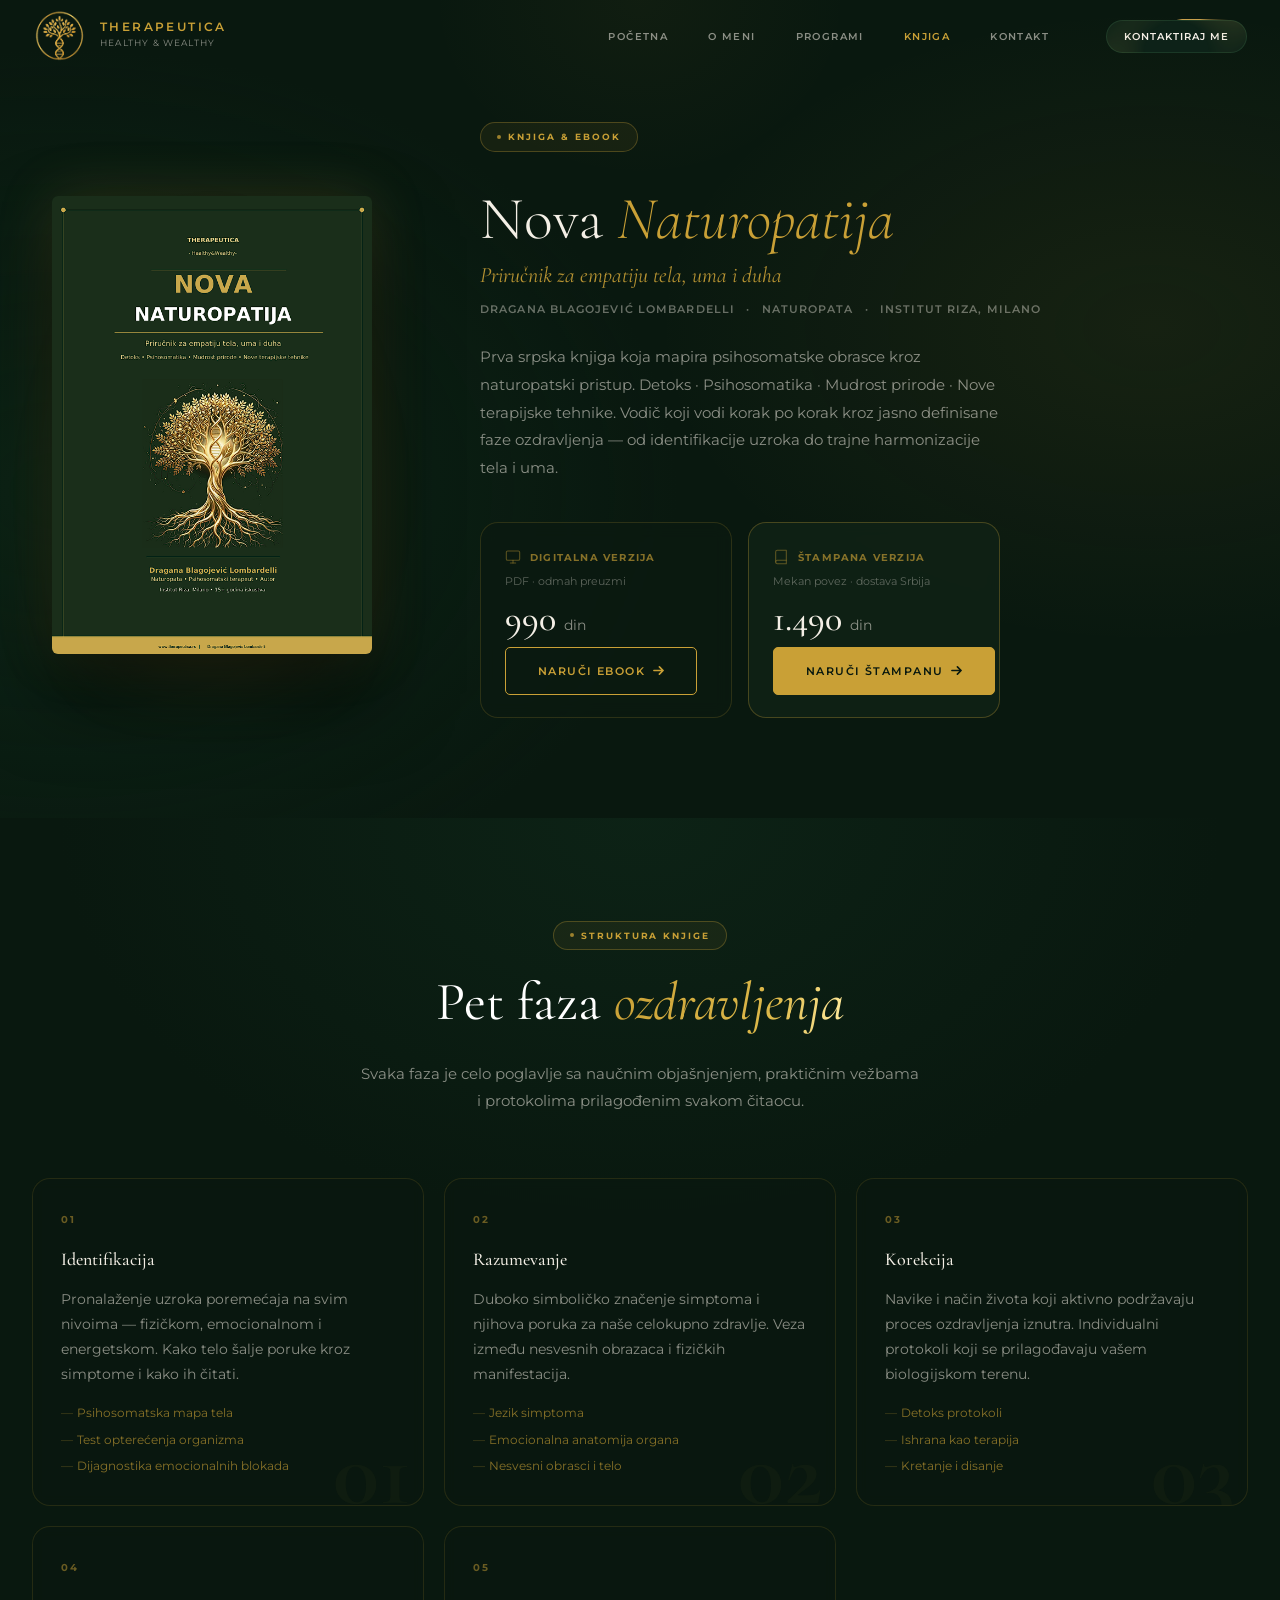
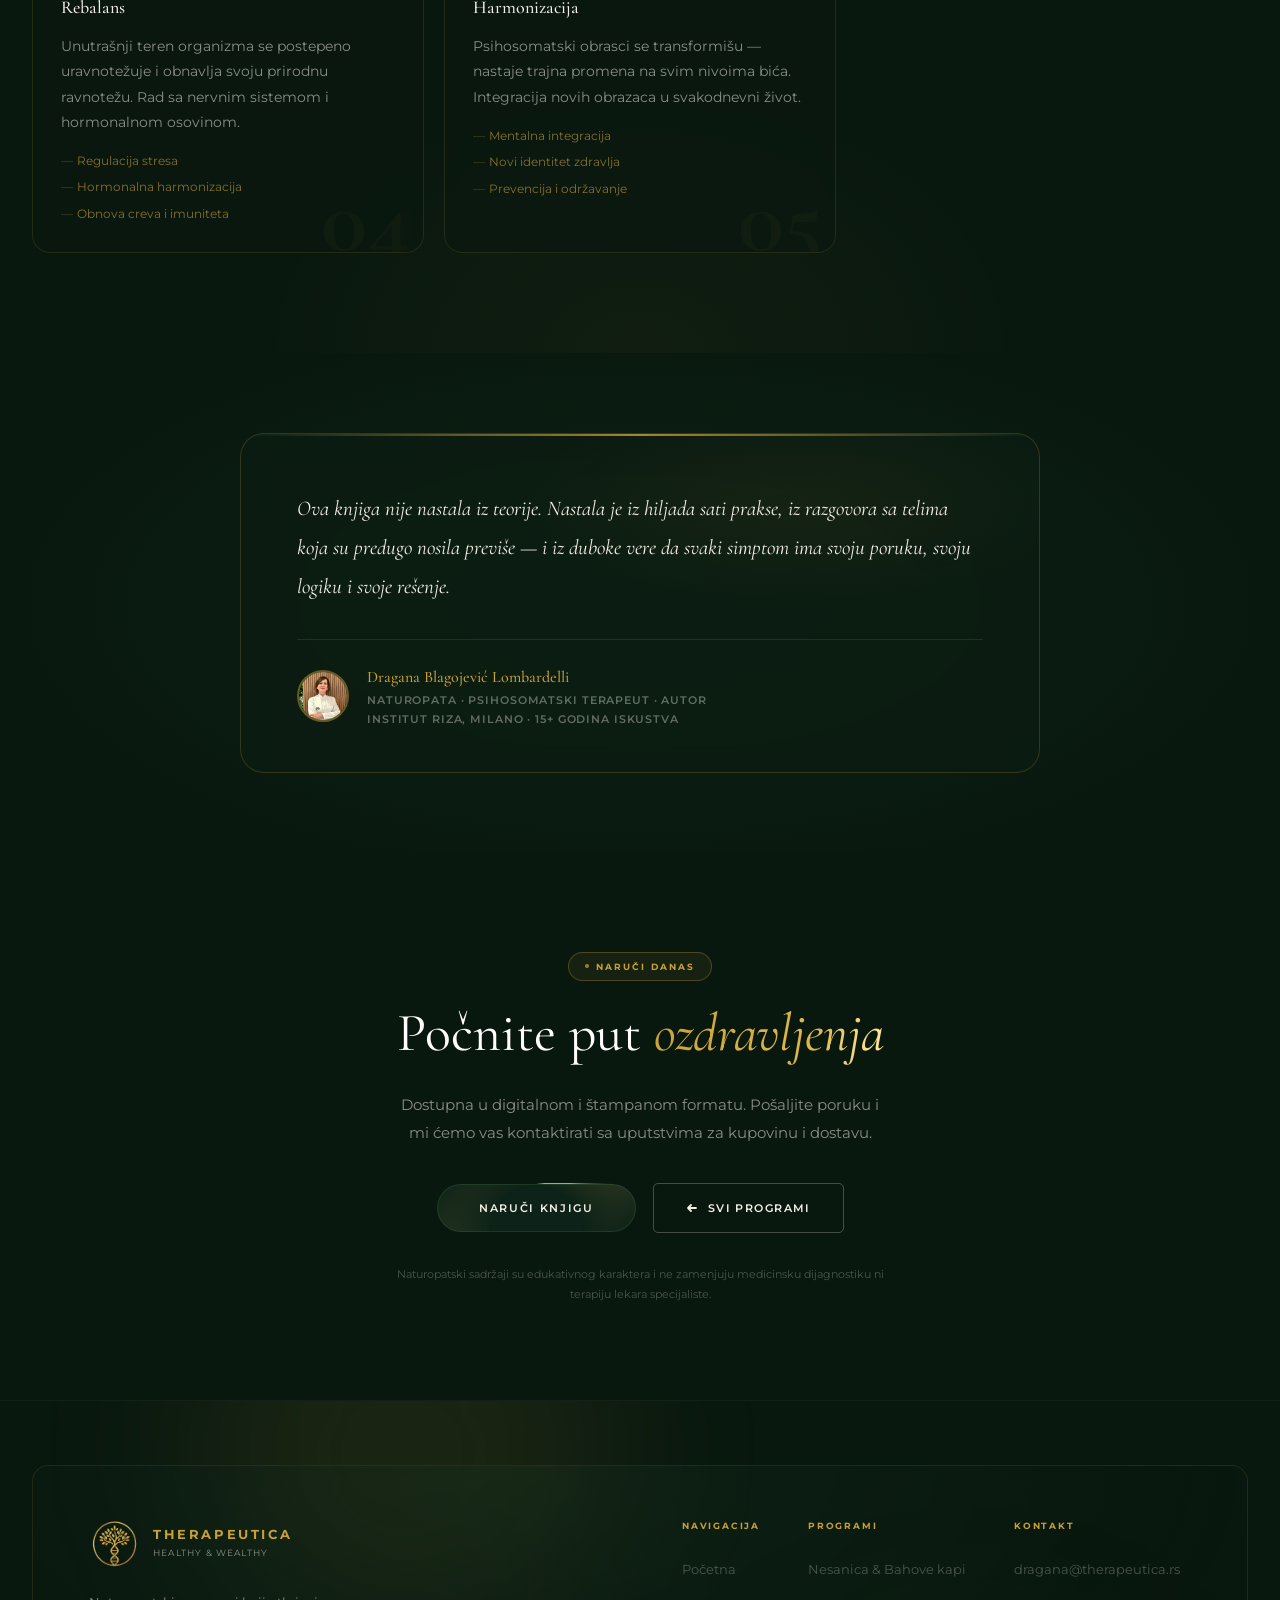
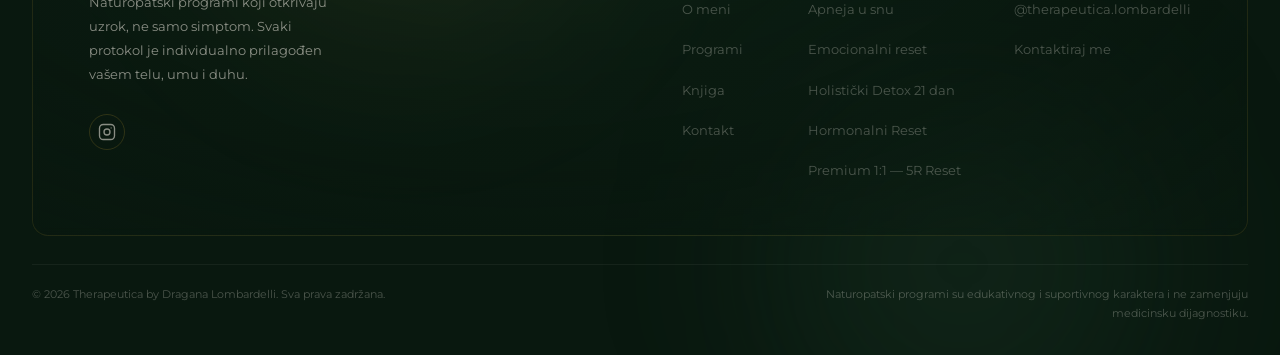
==== commit d5a2bb05: "knjiga.html: remove quote mark icon, add Dragana avatar in author card Co-Authored-By: Claude Sonnet" ====
--- a/knjiga.html
+++ b/knjiga.html
@@ -207,9 +207,9 @@
     <div class="container">
       <div class="knjiga-author__inner fade-up">
         <div class="knjiga-author__quote">
-          <span class="knjiga-author__quote-mark">"</span>
           <p>Ova knjiga nije nastala iz teorije. Nastala je iz hiljada sati prakse, iz razgovora sa telima koja su predugo nosila previše — i iz duboke vere da svaki simptom ima svoju poruku, svoju logiku i svoje rešenje.</p>
           <div class="knjiga-author__sig">
+            <img src="assets/dragana.jpg" alt="Dragana Blagojević Lombardelli" class="knjiga-author__avatar" />
             <span class="knjiga-author__name">Dragana Blagojević Lombardelli</span>
             <span class="knjiga-author__role">Naturopata · Psihosomatski terapeut · Autor</span>
             <span class="knjiga-author__place">Institut Riza, Milano · 15+ godina iskustva</span>
--- a/css/style.css
+++ b/css/style.css
@@ -3743,14 +3743,15 @@
 .prog-cta__desc {
   font-size: 15px;
   color: var(--muted);
-  margin-bottom: 36px;
+  margin: 0 auto 36px;
   line-height: 1.85;
   max-width: 480px;
+  text-align: center;
 }
 .prog-cta__disclaimer {
   font-size: 11px;
   color: var(--muted-2);
-  margin-top: 32px;
+  margin: 32px auto 0;
   line-height: 1.75;
   max-width: 500px;
   text-align: center;
@@ -4250,51 +4251,37 @@
 .ebook__cover-wrap {
   position: relative;
   width: 280px;
-  cursor: default;
-  --ec-tilt-x: 0deg;
-  --ec-tilt-y: -6deg;
-  transform: perspective(1000px) rotateX(var(--ec-tilt-x)) rotateY(var(--ec-tilt-y));
-  transition: transform 0.45s cubic-bezier(0.23,1,0.32,1), filter 0.45s ease;
-  filter: drop-shadow(0 32px 56px rgba(0,0,0,0.55)) drop-shadow(0 0 40px rgba(201,160,54,0.15));
-}
-.ebook__cover-wrap.is-hovered {
-  filter: drop-shadow(0 44px 80px rgba(0,0,0,0.65)) drop-shadow(0 0 64px rgba(201,160,54,0.28));
 }
 .ebook__cover {
   width: 100%;
-  border-radius: 3px 10px 10px 3px;
+  border-radius: 6px;
   display: block;
-  position: relative;
-  z-index: 1;
+  box-shadow: 0 32px 64px rgba(0,0,0,0.55), 0 0 48px rgba(201,160,54,0.16);
+  transition: box-shadow 0.4s ease, transform 0.4s ease;
+}
+.ebook__cover-wrap:hover .ebook__cover {
+  box-shadow: 0 44px 80px rgba(0,0,0,0.65), 0 0 64px rgba(201,160,54,0.28);
+  transform: translateY(-6px);
 }
 .ebook__cover-glow {
   position: absolute;
   inset: -24px;
-  background: radial-gradient(ellipse at 50% 65%, rgba(201,160,54,0.25) 0%, transparent 60%);
-  pointer-events: none;
-  z-index: 0;
+  background: radial-gradient(ellipse at 50% 65%, rgba(201,160,54,0.22) 0%, transparent 60%);
+  pointer-events: none;
+  z-index: -1;
   filter: blur(28px);
 }
-.ebook__cover-shine {
-  position: absolute;
-  inset: 0;
-  border-radius: 3px 10px 10px 3px;
-  background: linear-gradient(135deg, rgba(255,255,255,0.12) 0%, transparent 50%, rgba(255,255,255,0.04) 100%);
-  pointer-events: none;
-  z-index: 2;
-  opacity: 0;
-  transition: opacity 0.35s ease;
-}
-.ebook__cover-wrap.is-hovered .ebook__cover-shine { opacity: 1; }
+.ebook__cover-shine { display: none; }
 
 /* ── INTRO TEXT ── */
 .ebook__intro { position: relative; z-index: 1; }
 .ebook__tagline {
   font-family: var(--serif);
-  font-size: 17px;
+  font-size: 21px;
   font-style: italic;
   color: var(--gold);
   margin: 8px 0 20px;
+  line-height: 1.4;
 }
 .ebook__desc {
   font-size: 15px;
@@ -4344,18 +4331,7 @@
   border-color: rgba(201,160,54,0.30);
   background: rgba(16,35,22,0.82);
 }
-.ebook__price-badge {
-  position: absolute;
-  top: 12px; right: 12px;
-  font-size: 9px;
-  font-weight: 700;
-  letter-spacing: 0.12em;
-  text-transform: uppercase;
-  color: rgba(9,19,13,0.9);
-  background: linear-gradient(135deg, rgba(201,160,54,0.95), rgba(235,198,90,0.95));
-  padding: 3px 8px;
-  border-radius: 20px;
-}
+.ebook__price-badge { display: none; }
 .ebook__price-top {
   display: flex;
   align-items: center;
@@ -4380,7 +4356,7 @@
   color: var(--muted);
   font-weight: 400;
 }
-.ebook__price-card .btn { align-self: flex-start; margin-top: 6px; }
+.ebook__price-card .btn { align-self: flex-start; margin-top: auto; padding-top: 14px; }
 
 .ebook__more-link {
   display: inline-flex;
@@ -4464,16 +4440,16 @@
 .ebook-phase-card__body { position: relative; z-index: 1; }
 .ebook-phase-card__title {
   font-family: var(--serif);
-  font-size: 15px;
+  font-size: 17px;
   font-weight: 500;
   color: var(--warm);
   margin: 0 0 10px;
   line-height: 1.3;
 }
 .ebook-phase-card__desc {
-  font-size: 12.5px;
+  font-size: 13.5px;
   color: var(--muted);
-  line-height: 1.7;
+  line-height: 1.75;
   margin: 0;
 }
 /* Watermark */
--- a/css/knjiga.css
+++ b/css/knjiga.css
@@ -35,51 +35,28 @@
 .knjiga-cover-wrap {
   position: relative;
   width: 320px;
-  cursor: default;
-  --kc-tilt-x: 2deg;
-  --kc-tilt-y: -8deg;
-  transform: perspective(1100px) rotateX(var(--kc-tilt-x)) rotateY(var(--kc-tilt-y));
-  transition: transform 0.45s cubic-bezier(0.23,1,0.32,1), filter 0.45s ease;
-  filter: drop-shadow(0 40px 72px rgba(0,0,0,0.6)) drop-shadow(0 0 48px rgba(201,160,54,0.18));
-}
-.knjiga-cover-wrap.is-hovered {
-  filter: drop-shadow(0 56px 96px rgba(0,0,0,0.7)) drop-shadow(0 0 72px rgba(201,160,54,0.30));
 }
 .knjiga-cover {
   width: 100%;
-  border-radius: 3px 12px 12px 3px;
+  border-radius: 6px;
   display: block;
-  position: relative;
-  z-index: 2;
+  box-shadow: 0 40px 80px rgba(0,0,0,0.6), 0 0 56px rgba(201,160,54,0.18);
+  transition: box-shadow 0.4s ease, transform 0.4s ease;
+}
+.knjiga-cover-wrap:hover .knjiga-cover {
+  box-shadow: 0 56px 100px rgba(0,0,0,0.7), 0 0 72px rgba(201,160,54,0.30);
+  transform: translateY(-8px);
 }
 .knjiga-cover-glow {
   position: absolute;
   inset: -28px;
-  background: radial-gradient(ellipse at 50% 65%, rgba(201,160,54,0.28) 0%, transparent 60%);
-  pointer-events: none;
-  z-index: 0;
+  background: radial-gradient(ellipse at 50% 65%, rgba(201,160,54,0.25) 0%, transparent 60%);
+  pointer-events: none;
+  z-index: -1;
   filter: blur(32px);
 }
-.knjiga-cover-shine {
-  position: absolute;
-  inset: 0;
-  border-radius: 3px 12px 12px 3px;
-  background: linear-gradient(140deg, rgba(255,255,255,0.14) 0%, transparent 45%, rgba(255,255,255,0.05) 100%);
-  pointer-events: none;
-  z-index: 3;
-  opacity: 0;
-  transition: opacity 0.35s ease;
-}
-.knjiga-cover-wrap.is-hovered .knjiga-cover-shine { opacity: 1; }
-.knjiga-cover-spine {
-  position: absolute;
-  top: 0; bottom: 0; left: -6px;
-  width: 6px;
-  background: linear-gradient(180deg, rgba(201,160,54,0.6) 0%, rgba(100,80,20,0.5) 100%);
-  border-radius: 3px 0 0 3px;
-  z-index: 1;
-  opacity: 0.7;
-}
+.knjiga-cover-shine { display: none; }
+.knjiga-cover-spine { display: none; }
 
 /* Hero content */
 .knjiga-hero__title {
@@ -93,10 +70,11 @@
 .knjiga-hero__title em { font-style: italic; color: var(--gold); }
 .knjiga-hero__subtitle {
   font-family: var(--serif);
-  font-size: 18px;
+  font-size: 22px;
   font-style: italic;
-  color: rgba(201,160,54,0.85);
+  color: rgba(201,160,54,0.9);
   margin-bottom: 10px;
+  line-height: 1.4;
 }
 .knjiga-hero__meta {
   font-size: 11px;
@@ -153,19 +131,8 @@
   border-color: rgba(201,160,54,0.30);
   background: rgba(16,35,22,0.82);
 }
-.knjiga-price-card__badge-empty { height: 20px; }
-.knjiga-price-card__badge {
-  position: absolute;
-  top: 14px; right: 14px;
-  font-size: 9px;
-  font-weight: 700;
-  letter-spacing: 0.12em;
-  text-transform: uppercase;
-  color: rgba(9,19,13,0.9);
-  background: linear-gradient(135deg, rgba(201,160,54,0.95), rgba(235,198,90,0.95));
-  padding: 3px 9px;
-  border-radius: 20px;
-}
+.knjiga-price-card__badge-empty { display: none; }
+.knjiga-price-card__badge { display: none; }
 .knjiga-price-card__top {
   display: flex;
   align-items: center;
@@ -196,7 +163,7 @@
   color: var(--muted);
   font-weight: 400;
 }
-.knjiga-price-card .btn { align-self: flex-start; margin-top: 4px; }
+.knjiga-price-card .btn { align-self: flex-start; margin-top: auto; padding-top: 14px; }
 
 /* ══════════ 5 PHASES ══════════ */
 .knjiga-phases {
@@ -304,9 +271,9 @@
   margin: 0 0 12px;
 }
 .knjiga-phase-card__desc {
-  font-size: 13px;
+  font-size: 14px;
   color: var(--muted);
-  line-height: 1.75;
+  line-height: 1.8;
   margin-bottom: 16px;
 }
 .knjiga-phase-card__list {
@@ -347,49 +314,87 @@
 /* ══════════ AUTHOR QUOTE ══════════ */
 .knjiga-author {
   padding: 80px 0;
-  background: linear-gradient(180deg, var(--dark) 0%, rgba(9,19,13,0.95) 100%);
-  border-top: 1px solid rgba(201,160,54,0.06);
+  background: var(--dark);
+  overflow: hidden;
+  position: relative;
+}
+.knjiga-author::before {
+  content: '';
+  position: absolute;
+  inset: 0;
+  background: radial-gradient(ellipse 70% 80% at 50% 50%, rgba(16,48,28,0.5) 0%, transparent 70%);
+  pointer-events: none;
 }
 .knjiga-author__inner {
-  max-width: 760px;
+  max-width: 800px;
   margin: 0 auto;
+  position: relative;
+  z-index: 1;
 }
 .knjiga-author__quote {
   position: relative;
-  padding: 40px 48px;
-  background: rgba(14,30,20,0.6);
-  border: 1px solid rgba(201,160,54,0.14);
-  border-radius: 20px;
-  backdrop-filter: blur(8px);
-}
-.knjiga-author__quote-mark {
-  position: absolute;
-  top: -12px; left: 32px;
-  font-family: var(--serif);
-  font-size: 80px;
-  line-height: 1;
-  color: rgba(201,160,54,0.25);
-}
+  padding: 56px 56px 44px;
+  background: rgba(12,28,18,0.8);
+  border: 1px solid rgba(201,160,54,0.22);
+  border-radius: 24px;
+  backdrop-filter: blur(12px);
+  overflow: hidden;
+}
+/* Corner gold accent lines */
+.knjiga-author__quote::before {
+  content: '';
+  position: absolute;
+  top: 0; left: 0; right: 0;
+  height: 2px;
+  background: linear-gradient(90deg, transparent 0%, rgba(201,160,54,0.5) 30%, rgba(201,160,54,0.8) 50%, rgba(201,160,54,0.5) 70%, transparent 100%);
+}
+.knjiga-author__quote::after {
+  content: '';
+  position: absolute;
+  inset: 0;
+  background: radial-gradient(ellipse 60% 50% at 70% 20%, rgba(201,160,54,0.055) 0%, transparent 60%);
+  pointer-events: none;
+}
+.knjiga-author__quote-mark { display: none; }
 .knjiga-author__quote p {
   font-family: var(--serif);
-  font-size: clamp(16px, 2vw, 19px);
+  font-size: clamp(17px, 2vw, 21px);
   font-style: italic;
   color: var(--warm);
-  line-height: 1.8;
-  margin-bottom: 28px;
+  line-height: 1.85;
+  margin: 0 0 32px;
+  position: relative;
+  z-index: 1;
 }
 .knjiga-author__sig {
-  display: flex;
-  flex-direction: column;
-  gap: 3px;
-  padding-top: 20px;
-  border-top: 1px solid rgba(201,160,54,0.12);
+  display: grid;
+  grid-template-columns: 52px 1fr;
+  gap: 0 18px;
+  align-items: center;
+  padding-top: 24px;
+  border-top: 1px solid rgba(201,160,54,0.15);
+  position: relative;
+  z-index: 1;
+}
+.knjiga-author__avatar {
+  width: 52px;
+  height: 52px;
+  border-radius: 50%;
+  object-fit: cover;
+  object-position: top center;
+  border: 2px solid rgba(201,160,54,0.45);
+  grid-row: 1 / 4;
+  grid-column: 1;
+  align-self: center;
+  display: block;
+  filter: brightness(1.05) contrast(1.02);
 }
 .knjiga-author__name {
   font-family: var(--serif);
-  font-size: 15px;
+  font-size: 16px;
   font-weight: 500;
   color: var(--gold);
+  grid-column: 2;
 }
 .knjiga-author__role,
 .knjiga-author__place {
@@ -397,7 +402,8 @@
   font-weight: 600;
   letter-spacing: 0.08em;
   text-transform: uppercase;
-  color: rgba(244,239,230,0.35);
+  color: rgba(244,239,230,0.38);
+  grid-column: 2;
 }
 
 /* ── CTA buttons ── */
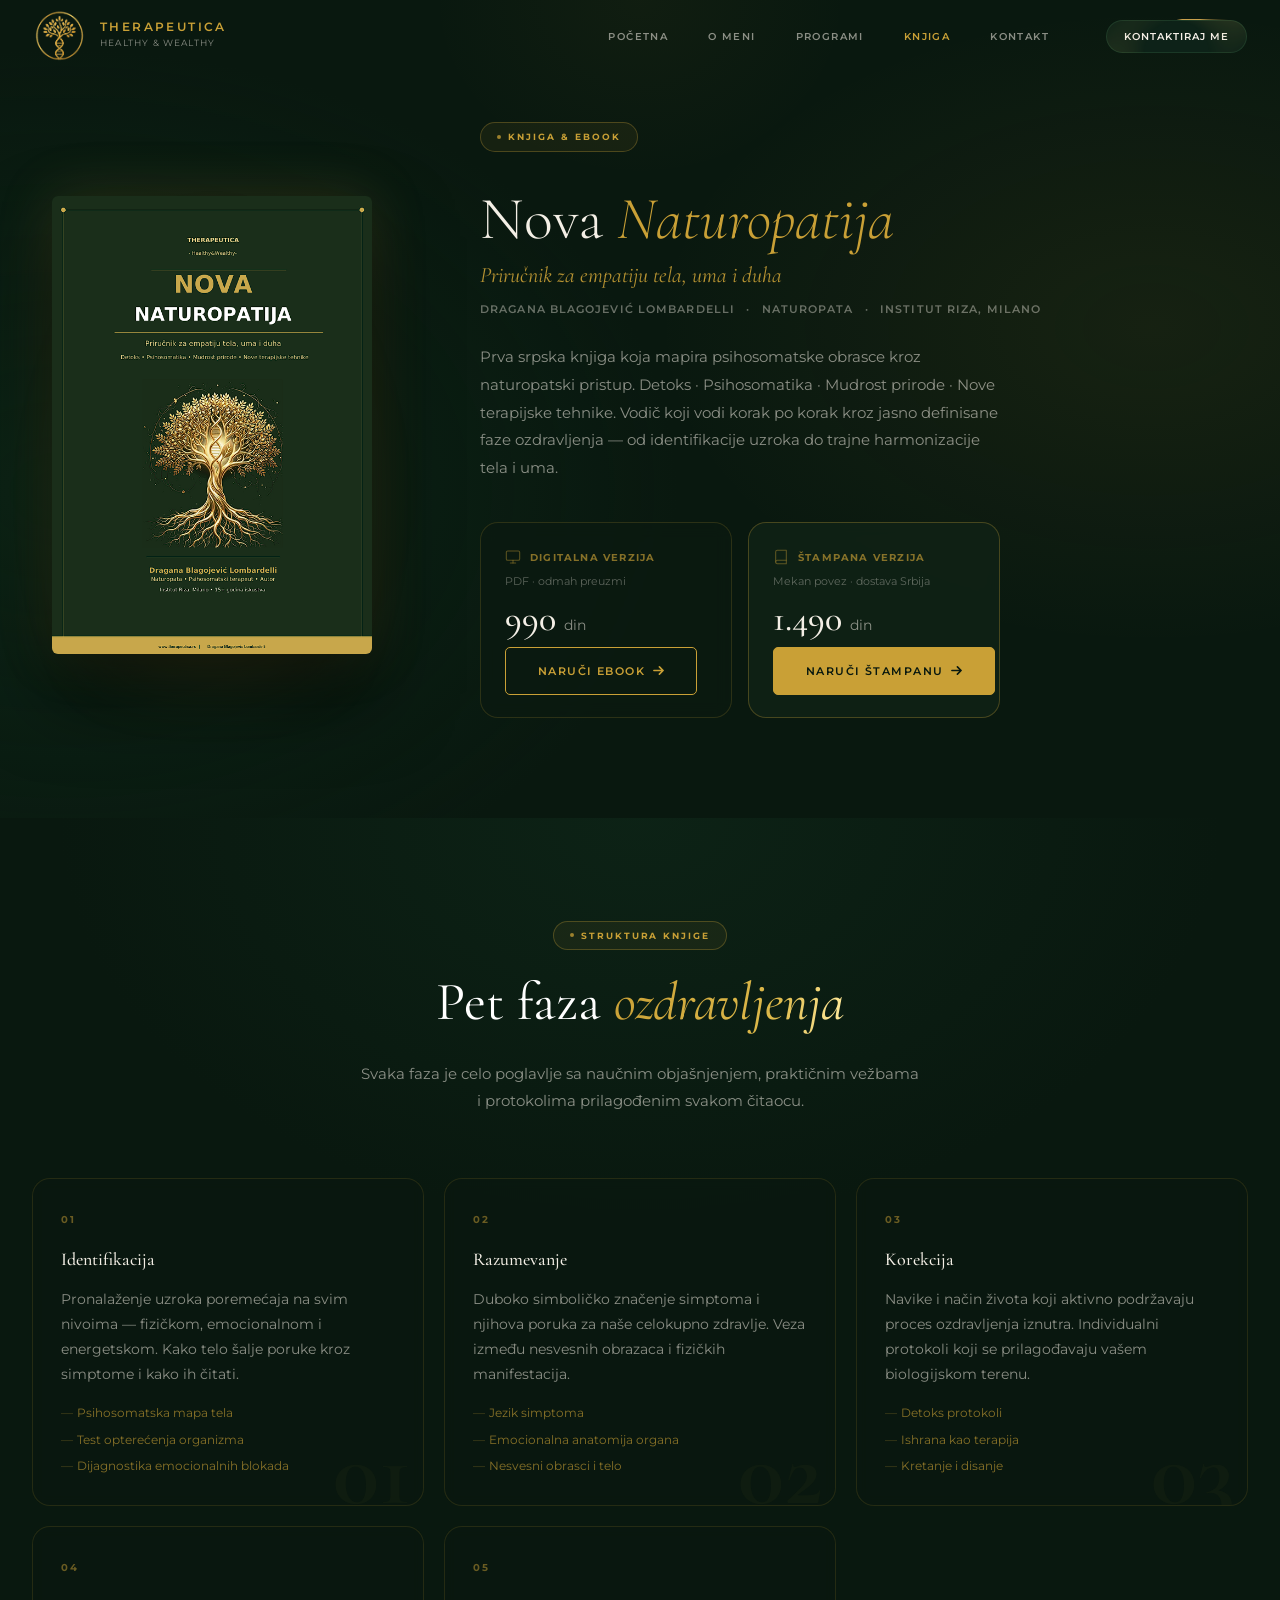
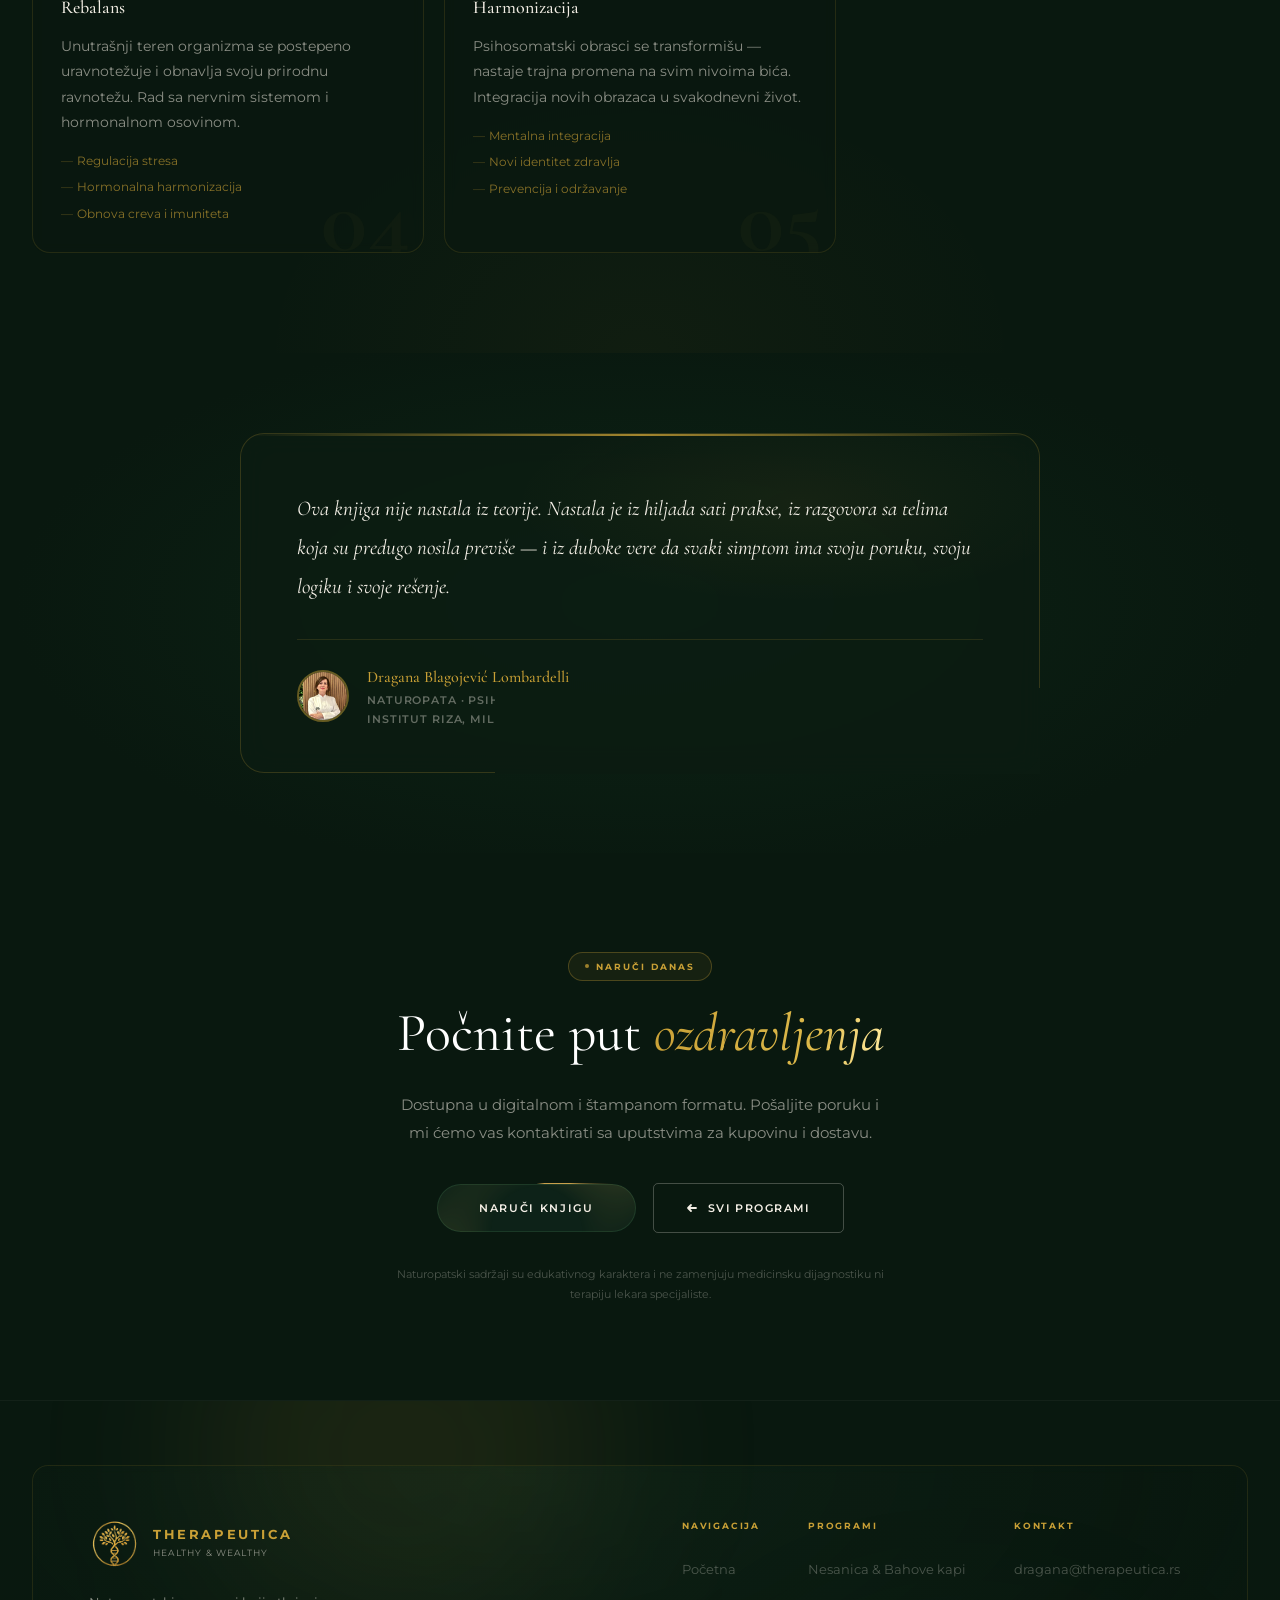
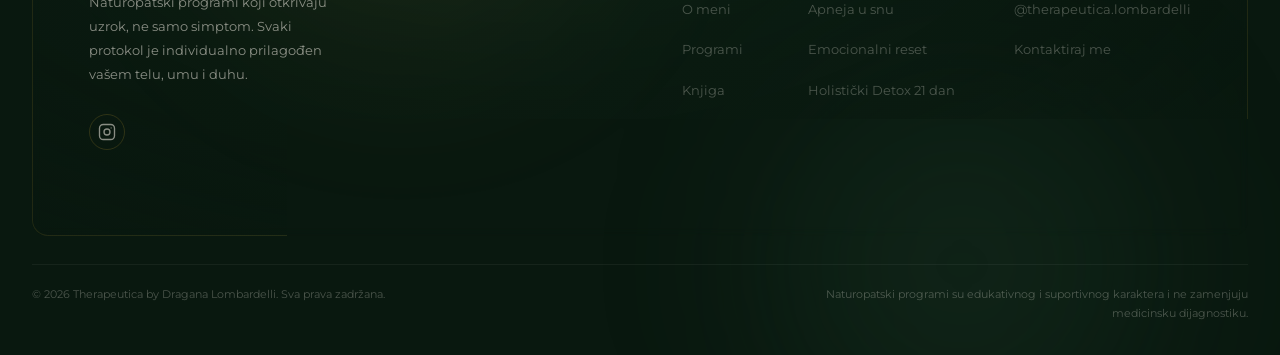
==== commit aa992ff4: "Order modal: wire up Naruci buttons + add modal HTML to index & knjiga - data-order="digital/print" " ====
--- a/knjiga.html
+++ b/knjiga.html
@@ -92,7 +92,7 @@
               </div>
               <div class="knjiga-price-card__format">PDF · odmah preuzmi</div>
               <div class="knjiga-price-card__amount">990 <small>din</small></div>
-              <a href="kontakt.html" class="btn btn--gold-outline">
+              <a href="kontakt.html" data-order="digital" class="btn btn--gold-outline">
                 <span>Naruči ebook</span>
                 <svg class="btn-arr" width="11" height="11" viewBox="0 0 12 12" fill="none" stroke="currentColor" stroke-width="1.8" stroke-linecap="round" stroke-linejoin="round"><path d="M1 6h10M7 2l4 4-4 4"/></svg>
               </a>
@@ -105,7 +105,7 @@
               </div>
               <div class="knjiga-price-card__format">Mekan povez · dostava Srbija</div>
               <div class="knjiga-price-card__amount">1.490 <small>din</small></div>
-              <a href="kontakt.html" class="btn btn--gold">
+              <a href="kontakt.html" data-order="print" class="btn btn--gold">
                 <span>Naruči štampanu</span>
                 <svg class="btn-arr" width="11" height="11" viewBox="0 0 12 12" fill="none" stroke="currentColor" stroke-width="1.8" stroke-linecap="round" stroke-linejoin="round"><path d="M1 6h10M7 2l4 4-4 4"/></svg>
               </a>
@@ -227,7 +227,7 @@
         <h2 class="section-h2">Počnite put <em>ozdravljenja</em></h2>
         <p class="prog-cta__desc">Dostupna u digitalnom i štampanom formatu. Pošaljite poruku i mi ćemo vas kontaktirati sa uputstvima za kupovinu i dostavu.</p>
         <div class="knjiga-cta__btns">
-          <a href="kontakt.html" class="btn--shiny btn--shiny--cta">
+          <a href="kontakt.html" data-order="digital" class="btn--shiny btn--shiny--cta">
             <span>Naruči knjigu</span>
             <svg class="btn-arr" width="12" height="12" viewBox="0 0 12 12" fill="none" stroke="currentColor" stroke-width="1.8" stroke-linecap="round" stroke-linejoin="round" aria-hidden="true"><path d="M1 6h10M7 2l4 4-4 4"/></svg>
           </a>
@@ -341,5 +341,78 @@
       });
     })();
   </script>
+
+  <!-- ══════════ ORDER MODAL ══════════ -->
+  <div id="orderModal" class="order-modal" role="dialog" aria-modal="true" aria-label="Naruči knjigu" aria-hidden="true">
+    <div class="order-modal__overlay" id="orderOverlay"></div>
+    <div class="order-modal__wrap">
+    <div class="order-modal__card" id="orderCard">
+      <!-- Animated gold border beams -->
+      <div class="order-beams" aria-hidden="true">
+        <span class="order-beam order-beam--t"></span>
+        <span class="order-beam order-beam--r"></span>
+        <span class="order-beam order-beam--b"></span>
+        <span class="order-beam order-beam--l"></span>
+      </div>
+      <!-- Close -->
+      <button class="order-modal__close" id="orderClose" aria-label="Zatvori">
+        <svg width="16" height="16" viewBox="0 0 16 16" fill="none" stroke="currentColor" stroke-width="2" stroke-linecap="round"><path d="M2 2l12 12M14 2L2 14"/></svg>
+      </button>
+      <!-- Header -->
+      <div class="order-modal__head">
+        <span class="section-label">Nova Naturopatija</span>
+        <h3 class="order-modal__title">Naruči knjigu</h3>
+        <p class="order-modal__sub">Izaberite format i unesite vaše podatke — kontaktiraćemo vas u roku od 24h.</p>
+      </div>
+      <!-- Body: format + form (hidden when showing success) -->
+      <div id="orderBody">
+        <div class="order-format" id="orderFormat">
+          <button class="order-format__opt" data-fmt="digital" type="button">
+            <svg width="16" height="16" viewBox="0 0 24 24" fill="none" stroke="currentColor" stroke-width="1.8" stroke-linecap="round" stroke-linejoin="round"><rect x="5" y="2" width="14" height="20" rx="2"/><path d="M12 18h.01"/></svg>
+            <span>Ebook <em>990 din</em></span>
+          </button>
+          <button class="order-format__opt" data-fmt="print" type="button">
+            <svg width="16" height="16" viewBox="0 0 24 24" fill="none" stroke="currentColor" stroke-width="1.8" stroke-linecap="round" stroke-linejoin="round"><path d="M4 7V4h16v3"/><path d="M9 20H4v-5h16v5h-5"/><path d="M9 14v-4h6v4"/></svg>
+            <span>Štampana <em>1.490 din</em></span>
+          </button>
+        </div>
+        <form class="order-form" id="orderForm" novalidate>
+          <div class="order-field">
+            <div class="order-field__icon">
+              <svg width="15" height="15" viewBox="0 0 24 24" fill="none" stroke="currentColor" stroke-width="1.8" stroke-linecap="round" stroke-linejoin="round"><path d="M20 21v-2a4 4 0 0 0-4-4H8a4 4 0 0 0-4 4v2"/><circle cx="12" cy="7" r="4"/></svg>
+            </div>
+            <input type="text" id="orderName" placeholder="Ime i prezime" autocomplete="name" required />
+          </div>
+          <div class="order-field">
+            <div class="order-field__icon">
+              <svg width="15" height="15" viewBox="0 0 24 24" fill="none" stroke="currentColor" stroke-width="1.8" stroke-linecap="round" stroke-linejoin="round"><path d="M4 4h16c1.1 0 2 .9 2 2v12c0 1.1-.9 2-2 2H4c-1.1 0-2-.9-2-2V6c0-1.1.9-2 2-2z"/><polyline points="22,6 12,13 2,6"/></svg>
+            </div>
+            <input type="email" id="orderEmail" placeholder="Email adresa" autocomplete="email" required />
+          </div>
+          <div class="order-field">
+            <div class="order-field__icon">
+              <svg width="15" height="15" viewBox="0 0 24 24" fill="none" stroke="currentColor" stroke-width="1.8" stroke-linecap="round" stroke-linejoin="round"><path d="M22 16.92v3a2 2 0 0 1-2.18 2 19.79 19.79 0 0 1-8.63-3.07A19.5 19.5 0 0 1 4.69 12 19.79 19.79 0 0 1 1.61 3.44 2 2 0 0 1 3.6 1.26h3a2 2 0 0 1 2 1.72c.127.96.361 1.903.7 2.81a2 2 0 0 1-.45 2.11L7.91 8.96a16 16 0 0 0 6.29 6.29l.91-.91a2 2 0 0 1 2.11-.45c.907.339 1.85.573 2.81.7A2 2 0 0 1 22 16.92z"/></svg>
+            </div>
+            <input type="tel" id="orderPhone" placeholder="Broj telefona (opciono)" autocomplete="tel" />
+          </div>
+          <button type="submit" class="order-submit" id="orderSubmit">
+            <span class="order-submit__text">Pošalji narudžbinu</span>
+            <span class="order-submit__loading" hidden>
+              <span class="order-submit__spinner" aria-hidden="true"></span>
+            </span>
+          </button>
+        </form>
+      </div>
+      <!-- Success state -->
+      <div class="order-success" id="orderSuccess" hidden>
+        <div class="order-success__icon">
+          <svg width="28" height="28" viewBox="0 0 24 24" fill="none" stroke="currentColor" stroke-width="2.2" stroke-linecap="round" stroke-linejoin="round"><polyline points="20 6 9 17 4 12"/></svg>
+        </div>
+        <h4 class="order-success__title">Narudžbina primljena!</h4>
+        <p class="order-success__msg">Kontaktiraćemo vas na unetoj email adresi u roku od 24h sa uputstvima za plaćanje i preuzimanje.</p>
+      </div>
+    </div>
+    </div>
+  </div>
 </body>
 </html>
--- a/css/style.css
+++ b/css/style.css
@@ -1774,6 +1774,12 @@
   color: var(--gold);
   font-style: normal;
   margin-bottom: 52px;
+}
+@media (max-width: 767px) {
+  .citat__by { margin-bottom: 6px; }
+  .citat__subtitle { margin-bottom: 28px; }
+  .citat__quote-icon { display: none; }
+  .citat__text { font-size: clamp(22px, 7vw, 32px); min-height: 0; }
 }
 
 /* ═══════════════════════════ KONTAKT ══════════════════════ */
@@ -2486,12 +2492,13 @@
   .hero__cred-float     { display: none !important; }
   .hero__tree-wrap {
     top: var(--nav-h);
-    left: auto;
-    right: -15%;
+    left: 0;
+    right: 0;
     bottom: 110px;
-    width: 72%;
+    width: 100%;
     z-index: 0;
-    opacity: 0.22;
+    opacity: 0.28;
+    justify-content: center;
   }
   .hero__tree { height: 100%; width: auto; mix-blend-mode: normal; }
   .hero__inner    { padding: 80px 20px 140px; position: relative; z-index: 2; }
@@ -4496,3 +4503,314 @@
   .ebook__phases-row { grid-template-columns: 1fr; }
   .ebook-phase-card { padding: 22px 18px 20px; }
 }
+
+/* ══════════════════════════════ ORDER MODAL ══════════════════════════════ */
+.order-modal {
+  position: fixed;
+  inset: 0;
+  z-index: 9000;
+  display: flex;
+  align-items: center;
+  justify-content: center;
+  padding: 20px;
+  opacity: 0;
+  pointer-events: none;
+  transition: opacity 0.3s ease;
+}
+.order-modal.is-open {
+  opacity: 1;
+  pointer-events: all;
+}
+.order-modal__overlay {
+  position: absolute;
+  inset: 0;
+  background: rgba(4,10,6,0.88);
+  backdrop-filter: blur(10px);
+  -webkit-backdrop-filter: blur(10px);
+}
+.order-modal__wrap {
+  position: relative;
+  z-index: 1;
+  width: min(420px, 100%);
+  transform: translateY(20px) scale(0.97);
+  transition: transform 0.4s cubic-bezier(0.16,1,0.3,1);
+}
+.order-modal.is-open .order-modal__wrap { transform: none; }
+
+.order-modal__card {
+  position: relative;
+  background: rgba(9,20,14,0.94);
+  backdrop-filter: blur(24px);
+  -webkit-backdrop-filter: blur(24px);
+  border: 1px solid rgba(201,160,54,0.22);
+  border-radius: 22px;
+  padding: 40px 36px 36px;
+  overflow: hidden;
+  --om-gx: 50%; --om-gy: 50%;
+  --om-tilt-x: 0deg; --om-tilt-y: 0deg;
+  transform: perspective(900px) rotateX(var(--om-tilt-x)) rotateY(var(--om-tilt-y));
+  transition: transform 0.18s ease;
+}
+.order-modal__card::before {
+  content: '';
+  position: absolute;
+  top: 0; left: 0; right: 0;
+  height: 1px;
+  background: linear-gradient(90deg, transparent 5%, rgba(201,160,54,0.75) 50%, transparent 95%);
+  pointer-events: none;
+  z-index: 2;
+}
+.order-modal__card::after {
+  content: '';
+  position: absolute;
+  inset: 0;
+  background: radial-gradient(circle 200px at var(--om-gx) var(--om-gy), rgba(201,160,54,0.07) 0%, transparent 70%);
+  pointer-events: none;
+  z-index: 0;
+}
+
+/* Traveling beams */
+.order-beams {
+  position: absolute;
+  inset: -1px;
+  border-radius: 22px;
+  overflow: hidden;
+  pointer-events: none;
+  z-index: 1;
+}
+.order-beam {
+  position: absolute;
+  border-radius: 2px;
+}
+.order-beam--t {
+  top: 0; height: 2px; width: 45%;
+  background: linear-gradient(90deg, transparent, rgba(201,160,54,0.95), transparent);
+  animation: ob-t 3.5s ease-in-out infinite;
+}
+.order-beam--r {
+  right: 0; width: 2px; height: 45%;
+  background: linear-gradient(180deg, transparent, rgba(201,160,54,0.95), transparent);
+  animation: ob-r 3.5s ease-in-out infinite 0.875s;
+}
+.order-beam--b {
+  bottom: 0; height: 2px; width: 45%;
+  background: linear-gradient(90deg, transparent, rgba(201,160,54,0.95), transparent);
+  animation: ob-b 3.5s ease-in-out infinite 1.75s;
+}
+.order-beam--l {
+  left: 0; width: 2px; height: 45%;
+  background: linear-gradient(180deg, transparent, rgba(201,160,54,0.95), transparent);
+  animation: ob-l 3.5s ease-in-out infinite 2.625s;
+}
+@keyframes ob-t {
+  0% { left: -45%; opacity: 0; }
+  15% { opacity: 1; }
+  85% { opacity: 1; }
+  100% { left: 100%; opacity: 0; }
+}
+@keyframes ob-r {
+  0% { top: -45%; opacity: 0; }
+  15% { opacity: 1; }
+  85% { opacity: 1; }
+  100% { top: 100%; opacity: 0; }
+}
+@keyframes ob-b {
+  0% { right: -45%; opacity: 0; }
+  15% { opacity: 1; }
+  85% { opacity: 1; }
+  100% { right: 100%; opacity: 0; }
+}
+@keyframes ob-l {
+  0% { bottom: -45%; opacity: 0; }
+  15% { opacity: 1; }
+  85% { opacity: 1; }
+  100% { bottom: 100%; opacity: 0; }
+}
+
+/* Close */
+.order-modal__close {
+  position: absolute;
+  top: 16px; right: 16px;
+  width: 32px; height: 32px;
+  border: 1px solid rgba(201,160,54,0.22);
+  border-radius: 50%;
+  background: rgba(201,160,54,0.06);
+  color: rgba(244,239,230,0.5);
+  cursor: pointer;
+  display: flex; align-items: center; justify-content: center;
+  transition: background 0.2s, color 0.2s, border-color 0.2s;
+  z-index: 10;
+}
+.order-modal__close:hover {
+  background: rgba(201,160,54,0.14);
+  color: var(--warm);
+  border-color: rgba(201,160,54,0.45);
+}
+
+/* Header */
+.order-modal__body, .order-success { position: relative; z-index: 2; }
+.order-modal__head {
+  text-align: center;
+  margin-bottom: 26px;
+}
+.order-modal__logo {
+  width: 38px; height: 38px;
+  object-fit: contain;
+  margin: 0 auto 14px;
+  display: block;
+  opacity: 0.8;
+}
+.order-modal__title {
+  font-family: var(--serif);
+  font-size: 26px;
+  font-weight: 300;
+  color: var(--warm);
+  margin-bottom: 4px;
+  line-height: 1.2;
+}
+.order-modal__title em { font-style: italic; color: var(--gold); }
+.order-modal__sub {
+  font-size: 10px;
+  font-weight: 700;
+  letter-spacing: 0.14em;
+  text-transform: uppercase;
+  color: rgba(244,239,230,0.32);
+}
+
+/* Format toggle */
+.order-format {
+  display: grid;
+  grid-template-columns: 1fr 1fr;
+  gap: 8px;
+  margin-bottom: 22px;
+}
+.order-format__opt {
+  display: flex;
+  align-items: center;
+  gap: 7px;
+  padding: 10px 12px;
+  border: 1px solid rgba(201,160,54,0.16);
+  border-radius: 10px;
+  background: rgba(201,160,54,0.04);
+  color: rgba(244,239,230,0.4);
+  font-size: 11px;
+  font-weight: 600;
+  letter-spacing: 0.03em;
+  cursor: pointer;
+  transition: border-color 0.25s, background 0.25s, color 0.25s;
+  font-family: var(--sans);
+  white-space: nowrap;
+}
+.order-format__opt svg { flex-shrink: 0; opacity: 0.55; transition: opacity 0.25s; }
+.order-format__opt:hover { border-color: rgba(201,160,54,0.35); color: rgba(244,239,230,0.65); }
+.order-format__opt--active {
+  border-color: rgba(201,160,54,0.55);
+  background: rgba(201,160,54,0.10);
+  color: var(--gold);
+}
+.order-format__opt--active svg { opacity: 1; }
+
+/* Fields */
+.order-form { display: flex; flex-direction: column; gap: 10px; }
+.order-field {
+  position: relative;
+  display: flex;
+  align-items: center;
+}
+.order-field__icon {
+  position: absolute;
+  left: 13px;
+  color: rgba(201,160,54,0.4);
+  pointer-events: none;
+  transition: color 0.25s;
+}
+.order-field input {
+  width: 100%;
+  height: 44px;
+  padding: 0 14px 0 40px;
+  background: rgba(255,255,255,0.04);
+  border: 1px solid rgba(201,160,54,0.14);
+  border-radius: 10px;
+  color: var(--warm);
+  font-family: var(--sans);
+  font-size: 13.5px;
+  outline: none;
+  transition: border-color 0.25s, background 0.25s;
+  -webkit-appearance: none;
+}
+.order-field input::placeholder { color: rgba(244,239,230,0.28); }
+.order-field input:focus {
+  border-color: rgba(201,160,54,0.5);
+  background: rgba(201,160,54,0.06);
+}
+.order-field:focus-within .order-field__icon { color: rgba(201,160,54,0.85); }
+
+/* Submit */
+.order-submit {
+  height: 46px;
+  margin-top: 8px;
+  border-radius: 11px;
+  background: linear-gradient(135deg, rgba(201,160,54,0.95), rgba(222,185,72,0.95));
+  color: rgba(9,19,13,0.95);
+  font-family: var(--sans);
+  font-size: 12px;
+  font-weight: 700;
+  letter-spacing: 0.1em;
+  text-transform: uppercase;
+  cursor: pointer;
+  border: none;
+  display: flex; align-items: center; justify-content: center;
+  transition: filter 0.25s, transform 0.18s;
+  position: relative;
+  overflow: hidden;
+  width: 100%;
+}
+.order-submit:hover { filter: brightness(1.08); }
+.order-submit:active { transform: scale(0.98); }
+.order-submit:disabled { opacity: 0.7; cursor: default; }
+.order-submit__text { display: flex; align-items: center; gap: 8px; }
+.order-submit__loading { display: flex; align-items: center; justify-content: center; }
+.order-submit__spinner {
+  width: 18px; height: 18px;
+  border: 2px solid rgba(9,19,13,0.25);
+  border-top-color: rgba(9,19,13,0.85);
+  border-radius: 50%;
+  animation: om-spin 0.7s linear infinite;
+}
+@keyframes om-spin { to { transform: rotate(360deg); } }
+
+/* Success */
+.order-success {
+  text-align: center;
+  padding: 16px 0 4px;
+}
+.order-success__icon {
+  width: 64px; height: 64px;
+  border-radius: 50%;
+  background: rgba(201,160,54,0.1);
+  border: 1px solid rgba(201,160,54,0.32);
+  display: flex; align-items: center; justify-content: center;
+  margin: 0 auto 20px;
+  color: var(--gold);
+}
+.order-success__title {
+  font-family: var(--serif);
+  font-size: 30px;
+  font-weight: 300;
+  color: var(--warm);
+  margin-bottom: 14px;
+}
+.order-success__msg {
+  font-size: 13.5px;
+  color: var(--muted);
+  line-height: 1.75;
+  max-width: 300px;
+  margin: 0 auto;
+}
+
+/* Mobile */
+@media (max-width: 480px) {
+  .order-modal__card { padding: 32px 22px 28px; }
+  .order-format { grid-template-columns: 1fr 1fr; gap: 6px; }
+  .order-format__opt { font-size: 10px; padding: 9px 10px; }
+}
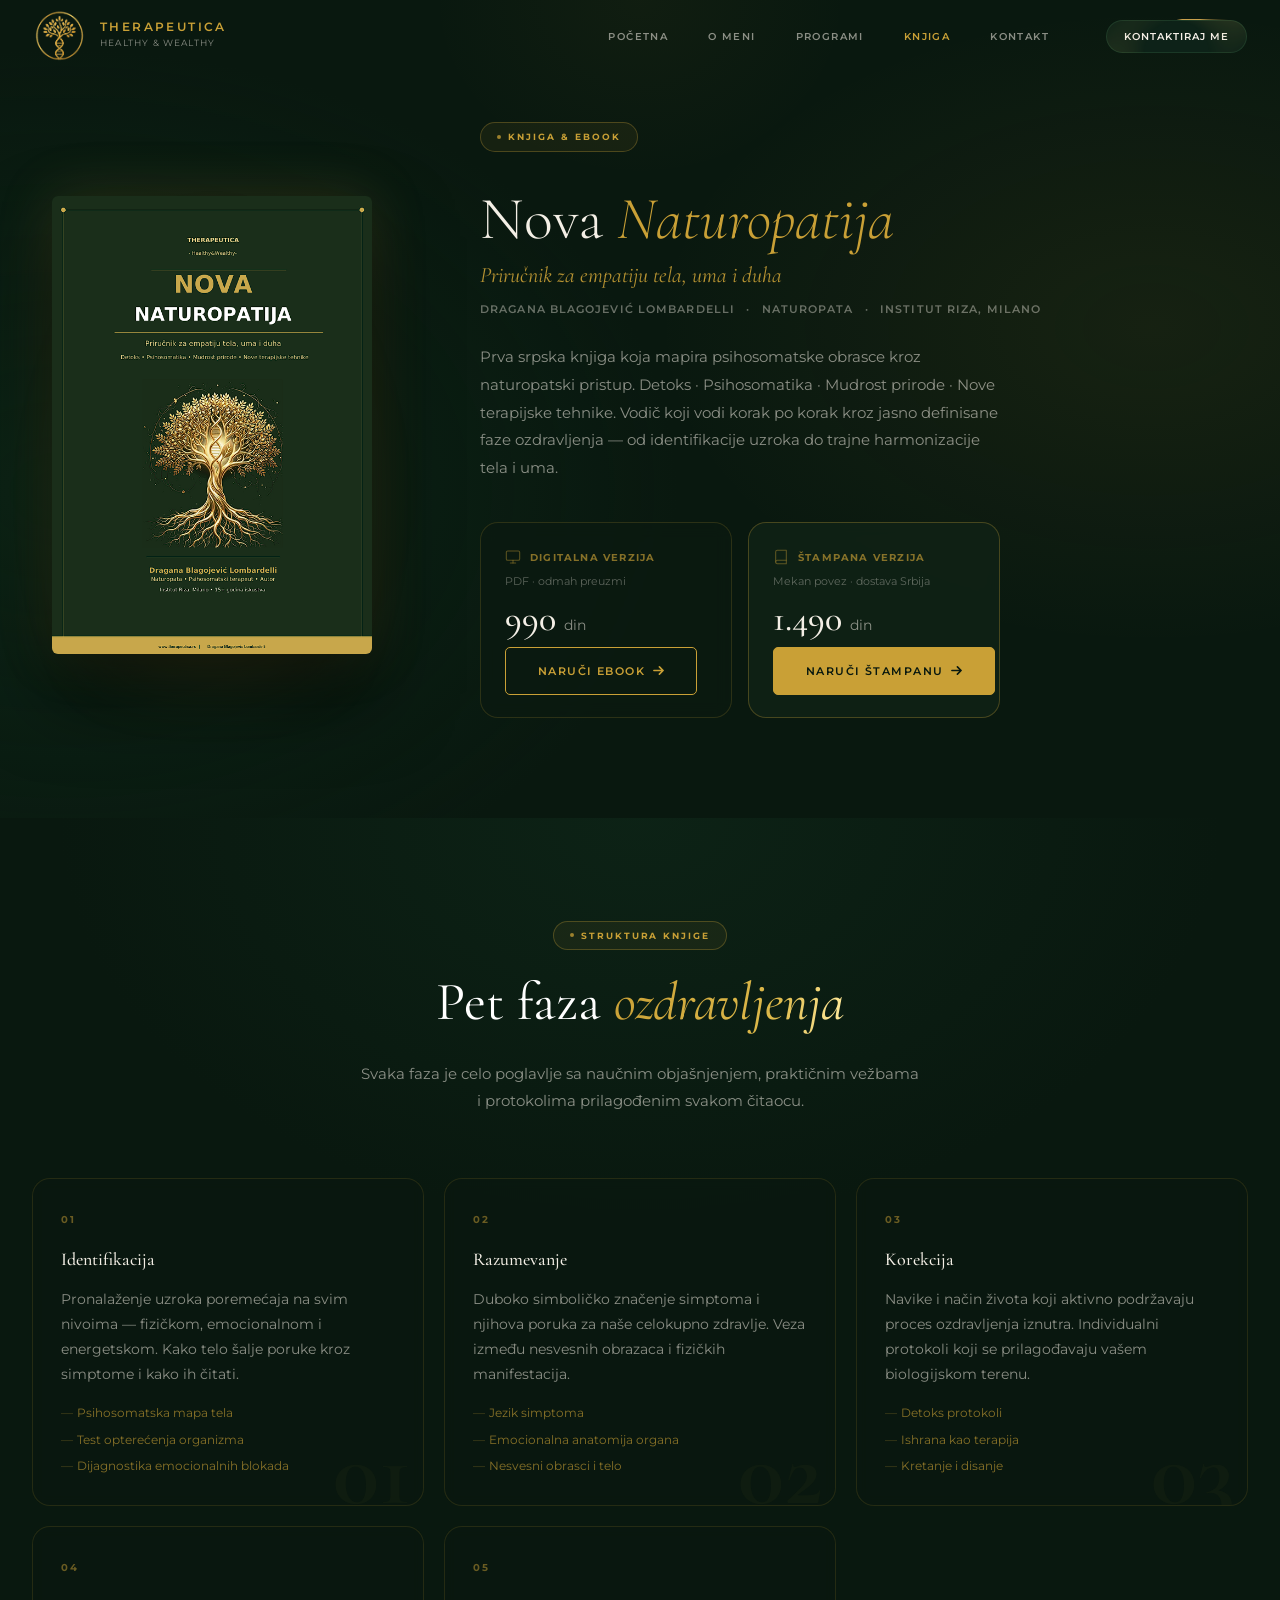
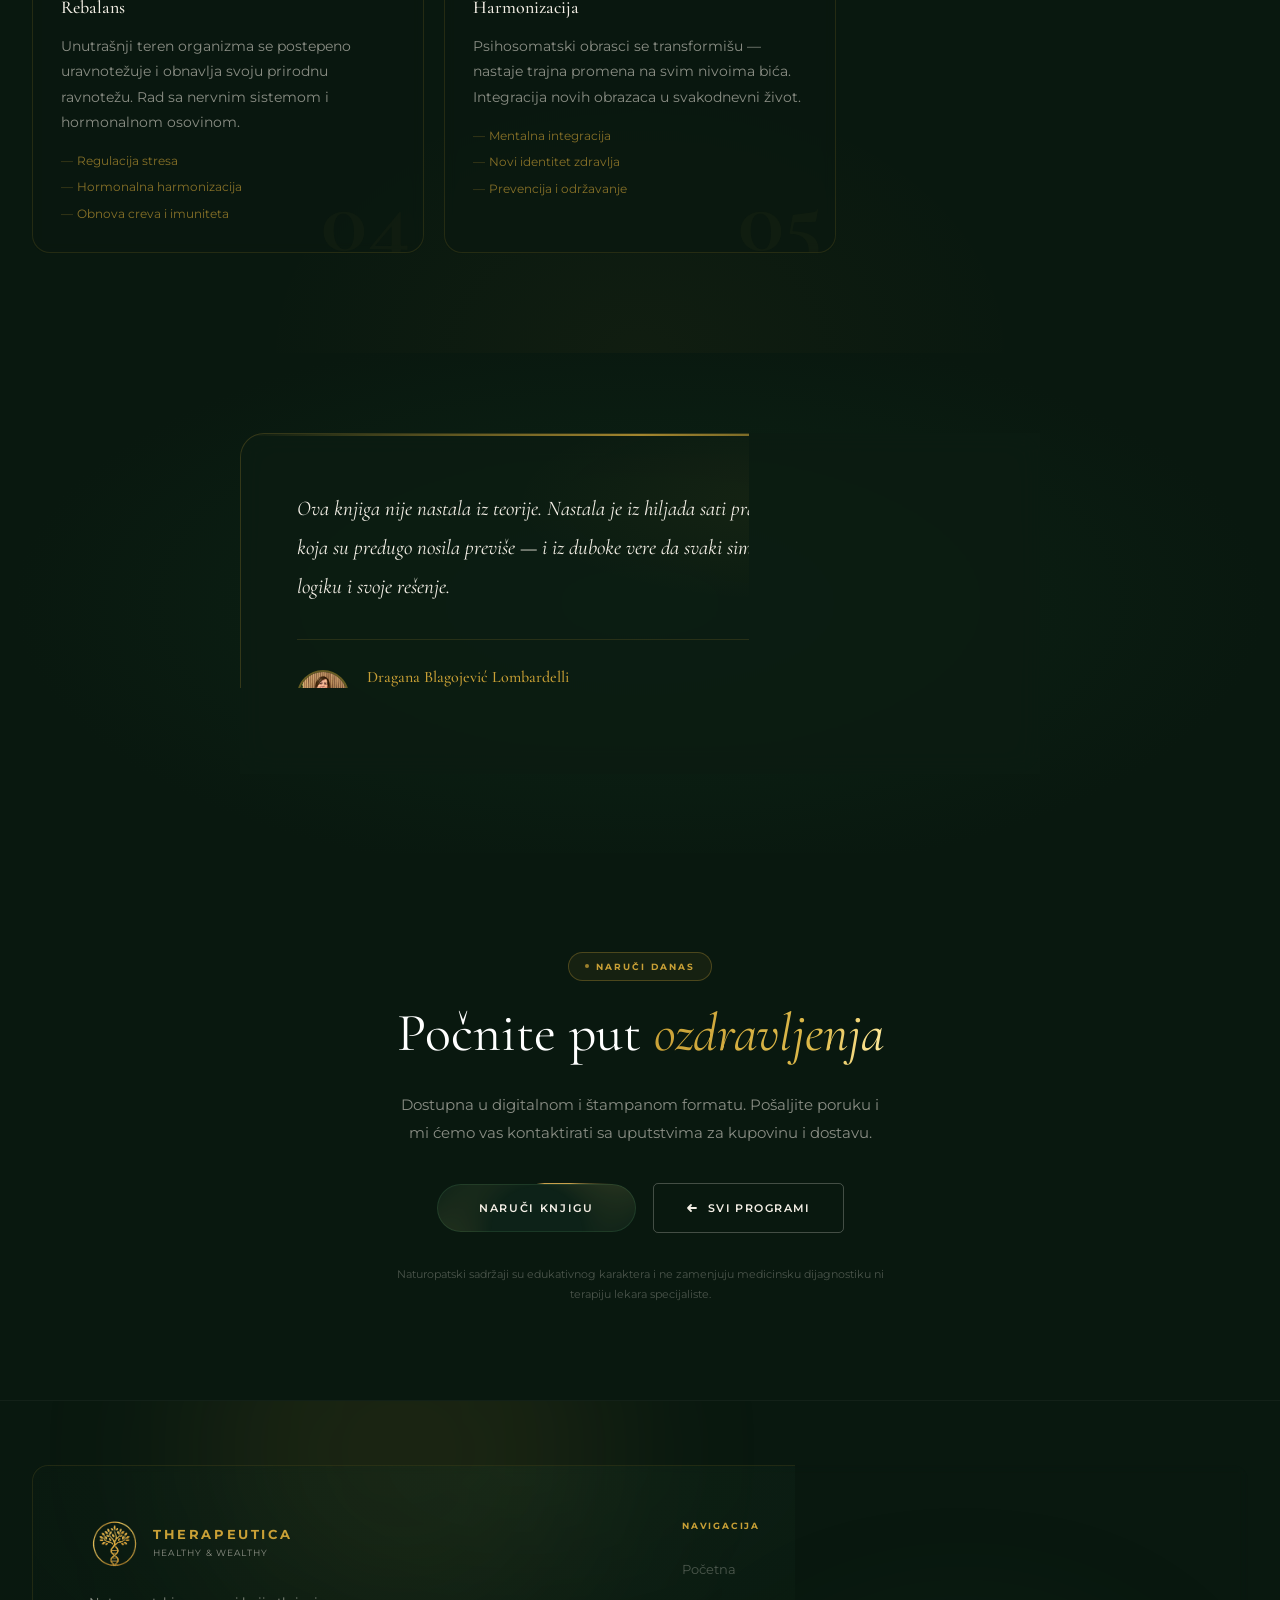
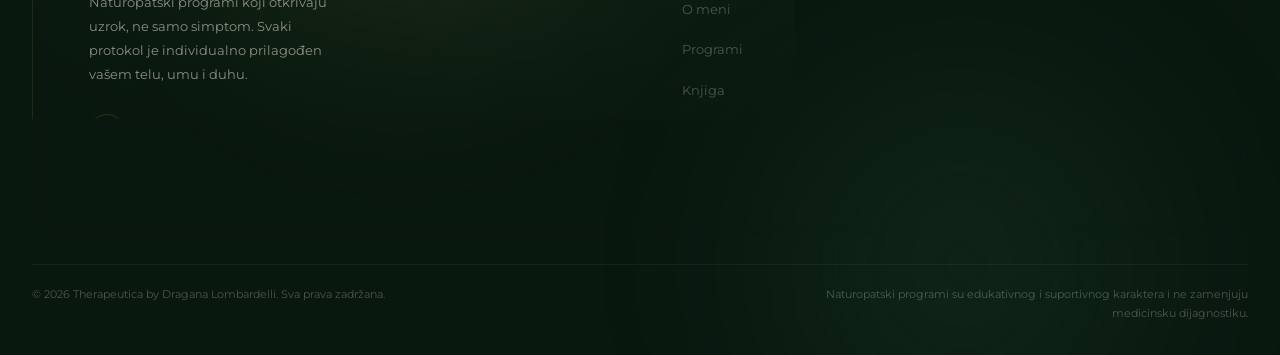
==== commit 141584ef: "Order modal: real Web3Forms email, single-email form, sign-in-card-2 style - Rebuild initOrderModal(" ====
--- a/knjiga.html
+++ b/knjiga.html
@@ -300,6 +300,62 @@
     </div>
   </footer>
 
+  <!-- ══════════ ORDER MODAL ══════════ -->
+  <div id="orderModal" class="order-modal" role="dialog" aria-modal="true" aria-label="Naruči knjigu" aria-hidden="true">
+    <div class="order-modal__overlay" id="orderOverlay"></div>
+    <div class="order-modal__wrap">
+      <div class="order-modal__card" id="orderCard">
+        <div class="order-modal__grid" aria-hidden="true"></div>
+        <span class="order-corner order-corner--tl" aria-hidden="true"></span>
+        <span class="order-corner order-corner--tr" aria-hidden="true"></span>
+        <span class="order-corner order-corner--br" aria-hidden="true"></span>
+        <span class="order-corner order-corner--bl" aria-hidden="true"></span>
+        <div class="order-beams" aria-hidden="true">
+          <span class="order-beam order-beam--t"></span>
+          <span class="order-beam order-beam--r"></span>
+          <span class="order-beam order-beam--b"></span>
+          <span class="order-beam order-beam--l"></span>
+        </div>
+        <button class="order-modal__close" id="orderClose" aria-label="Zatvori">
+          <svg width="14" height="14" viewBox="0 0 14 14" fill="none" stroke="currentColor" stroke-width="2" stroke-linecap="round"><path d="M1 1l12 12M13 1L1 13"/></svg>
+        </button>
+        <div class="order-modal__logo-wrap" aria-hidden="true">
+          <img src="assets/logo.png" alt="" />
+        </div>
+        <div class="order-modal__head">
+          <h3 class="order-modal__title">Naruči Knjigu</h3>
+          <p class="order-modal__sub">Unesite email — poslaćemo uputstva za plaćanje u roku od 24h.</p>
+        </div>
+        <div class="order-format" id="orderFormat">
+          <button class="order-format__opt order-format__opt--active" data-fmt="digital" type="button">Ebook<em>990 din</em></button>
+          <button class="order-format__opt" data-fmt="print" type="button">Štampana<em>1.490 din</em></button>
+        </div>
+        <form class="order-form" id="orderForm" novalidate>
+          <div class="order-field">
+            <div class="order-field__icon">
+              <svg width="15" height="15" viewBox="0 0 24 24" fill="none" stroke="currentColor" stroke-width="1.8" stroke-linecap="round" stroke-linejoin="round"><path d="M4 4h16c1.1 0 2 .9 2 2v12c0 1.1-.9 2-2 2H4c-1.1 0-2-.9-2-2V6c0-1.1.9-2 2-2z"/><polyline points="22,6 12,13 2,6"/></svg>
+            </div>
+            <input type="email" id="orderEmail" placeholder="Vaša email adresa" autocomplete="email" required />
+          </div>
+          <p class="order-error" id="orderError" hidden>Molimo unesite validnu email adresu.</p>
+          <button type="submit" class="order-submit" id="orderSubmit">
+            <span class="order-submit__shimmer" aria-hidden="true"></span>
+            <span class="order-submit__text">Naruči</span>
+            <svg class="order-submit__arrow" width="14" height="14" viewBox="0 0 12 12" fill="none" stroke="currentColor" stroke-width="1.8" stroke-linecap="round" stroke-linejoin="round" aria-hidden="true"><path d="M1 6h10M7 2l4 4-4 4"/></svg>
+            <span class="order-submit__spinner" aria-hidden="true" hidden></span>
+          </button>
+        </form>
+        <div class="order-success" id="orderSuccess" hidden>
+          <div class="order-success__icon">
+            <svg width="26" height="26" viewBox="0 0 24 24" fill="none" stroke="currentColor" stroke-width="2.2" stroke-linecap="round" stroke-linejoin="round"><polyline points="20 6 9 17 4 12"/></svg>
+          </div>
+          <h4 class="order-success__title">Narudžbina primljena!</h4>
+          <p class="order-success__msg">Poslaćemo vam uputstva za plaćanje na unetoj email adresi u roku od 24h.</p>
+        </div>
+      </div>
+    </div>
+  </div>
+
   <script src="js/main.js"></script>
   <script>
     // Cover 3D tilt for knjiga hero
@@ -342,77 +398,5 @@
     })();
   </script>
 
-  <!-- ══════════ ORDER MODAL ══════════ -->
-  <div id="orderModal" class="order-modal" role="dialog" aria-modal="true" aria-label="Naruči knjigu" aria-hidden="true">
-    <div class="order-modal__overlay" id="orderOverlay"></div>
-    <div class="order-modal__wrap">
-    <div class="order-modal__card" id="orderCard">
-      <!-- Animated gold border beams -->
-      <div class="order-beams" aria-hidden="true">
-        <span class="order-beam order-beam--t"></span>
-        <span class="order-beam order-beam--r"></span>
-        <span class="order-beam order-beam--b"></span>
-        <span class="order-beam order-beam--l"></span>
-      </div>
-      <!-- Close -->
-      <button class="order-modal__close" id="orderClose" aria-label="Zatvori">
-        <svg width="16" height="16" viewBox="0 0 16 16" fill="none" stroke="currentColor" stroke-width="2" stroke-linecap="round"><path d="M2 2l12 12M14 2L2 14"/></svg>
-      </button>
-      <!-- Header -->
-      <div class="order-modal__head">
-        <span class="section-label">Nova Naturopatija</span>
-        <h3 class="order-modal__title">Naruči knjigu</h3>
-        <p class="order-modal__sub">Izaberite format i unesite vaše podatke — kontaktiraćemo vas u roku od 24h.</p>
-      </div>
-      <!-- Body: format + form (hidden when showing success) -->
-      <div id="orderBody">
-        <div class="order-format" id="orderFormat">
-          <button class="order-format__opt" data-fmt="digital" type="button">
-            <svg width="16" height="16" viewBox="0 0 24 24" fill="none" stroke="currentColor" stroke-width="1.8" stroke-linecap="round" stroke-linejoin="round"><rect x="5" y="2" width="14" height="20" rx="2"/><path d="M12 18h.01"/></svg>
-            <span>Ebook <em>990 din</em></span>
-          </button>
-          <button class="order-format__opt" data-fmt="print" type="button">
-            <svg width="16" height="16" viewBox="0 0 24 24" fill="none" stroke="currentColor" stroke-width="1.8" stroke-linecap="round" stroke-linejoin="round"><path d="M4 7V4h16v3"/><path d="M9 20H4v-5h16v5h-5"/><path d="M9 14v-4h6v4"/></svg>
-            <span>Štampana <em>1.490 din</em></span>
-          </button>
-        </div>
-        <form class="order-form" id="orderForm" novalidate>
-          <div class="order-field">
-            <div class="order-field__icon">
-              <svg width="15" height="15" viewBox="0 0 24 24" fill="none" stroke="currentColor" stroke-width="1.8" stroke-linecap="round" stroke-linejoin="round"><path d="M20 21v-2a4 4 0 0 0-4-4H8a4 4 0 0 0-4 4v2"/><circle cx="12" cy="7" r="4"/></svg>
-            </div>
-            <input type="text" id="orderName" placeholder="Ime i prezime" autocomplete="name" required />
-          </div>
-          <div class="order-field">
-            <div class="order-field__icon">
-              <svg width="15" height="15" viewBox="0 0 24 24" fill="none" stroke="currentColor" stroke-width="1.8" stroke-linecap="round" stroke-linejoin="round"><path d="M4 4h16c1.1 0 2 .9 2 2v12c0 1.1-.9 2-2 2H4c-1.1 0-2-.9-2-2V6c0-1.1.9-2 2-2z"/><polyline points="22,6 12,13 2,6"/></svg>
-            </div>
-            <input type="email" id="orderEmail" placeholder="Email adresa" autocomplete="email" required />
-          </div>
-          <div class="order-field">
-            <div class="order-field__icon">
-              <svg width="15" height="15" viewBox="0 0 24 24" fill="none" stroke="currentColor" stroke-width="1.8" stroke-linecap="round" stroke-linejoin="round"><path d="M22 16.92v3a2 2 0 0 1-2.18 2 19.79 19.79 0 0 1-8.63-3.07A19.5 19.5 0 0 1 4.69 12 19.79 19.79 0 0 1 1.61 3.44 2 2 0 0 1 3.6 1.26h3a2 2 0 0 1 2 1.72c.127.96.361 1.903.7 2.81a2 2 0 0 1-.45 2.11L7.91 8.96a16 16 0 0 0 6.29 6.29l.91-.91a2 2 0 0 1 2.11-.45c.907.339 1.85.573 2.81.7A2 2 0 0 1 22 16.92z"/></svg>
-            </div>
-            <input type="tel" id="orderPhone" placeholder="Broj telefona (opciono)" autocomplete="tel" />
-          </div>
-          <button type="submit" class="order-submit" id="orderSubmit">
-            <span class="order-submit__text">Pošalji narudžbinu</span>
-            <span class="order-submit__loading" hidden>
-              <span class="order-submit__spinner" aria-hidden="true"></span>
-            </span>
-          </button>
-        </form>
-      </div>
-      <!-- Success state -->
-      <div class="order-success" id="orderSuccess" hidden>
-        <div class="order-success__icon">
-          <svg width="28" height="28" viewBox="0 0 24 24" fill="none" stroke="currentColor" stroke-width="2.2" stroke-linecap="round" stroke-linejoin="round"><polyline points="20 6 9 17 4 12"/></svg>
-        </div>
-        <h4 class="order-success__title">Narudžbina primljena!</h4>
-        <p class="order-success__msg">Kontaktiraćemo vas na unetoj email adresi u roku od 24h sa uputstvima za plaćanje i preuzimanje.</p>
-      </div>
-    </div>
-    </div>
-  </div>
 </body>
 </html>
--- a/css/style.css
+++ b/css/style.css
@@ -631,7 +631,9 @@
 
 .hero__left {
   max-width: 600px;
-}
+  position: relative;
+}
+.hero__left > * { position: relative; z-index: 1; }
 
 /* Hero left */
 .hero__kicker {
@@ -2503,6 +2505,19 @@
   .hero__tree { height: 100%; width: auto; mix-blend-mode: normal; }
   .hero__inner    { padding: 80px 20px 140px; position: relative; z-index: 2; }
   .hero__h1       { font-size: clamp(42px, 10vw, 60px); }
+
+  /* Hero text mask on mobile: soft blob behind kicker and tagline */
+  .hero__kicker::before,
+  .hero__tagline::before {
+    content: '';
+    position: absolute;
+    inset: -18px -36px;
+    background: rgba(9,19,13,0.86);
+    filter: blur(36px);
+    border-radius: 50%;
+    pointer-events: none;
+    z-index: -1;
+  }
   .hero__trust    { grid-template-columns: 1fr; gap: 8px; }
   .hero__actions  { flex-wrap: wrap; }
   .creds          { grid-template-columns: 1fr; }
@@ -4506,45 +4521,34 @@
 
 /* ══════════════════════════════ ORDER MODAL ══════════════════════════════ */
 .order-modal {
-  position: fixed;
-  inset: 0;
-  z-index: 9000;
-  display: flex;
-  align-items: center;
-  justify-content: center;
+  position: fixed; inset: 0; z-index: 9000;
+  display: flex; align-items: center; justify-content: center;
   padding: 20px;
+  opacity: 0; pointer-events: none;
+  transition: opacity 0.3s ease;
+}
+.order-modal.is-open { opacity: 1; pointer-events: all; }
+.order-modal__overlay {
+  position: absolute; inset: 0;
+  background: rgba(4,10,6,0.9);
+  backdrop-filter: blur(12px); -webkit-backdrop-filter: blur(12px);
+}
+.order-modal__wrap {
+  position: relative; z-index: 1;
+  width: min(400px, 100%);
+  transform: translateY(24px) scale(0.96);
   opacity: 0;
-  pointer-events: none;
-  transition: opacity 0.3s ease;
-}
-.order-modal.is-open {
-  opacity: 1;
-  pointer-events: all;
-}
-.order-modal__overlay {
-  position: absolute;
-  inset: 0;
-  background: rgba(4,10,6,0.88);
-  backdrop-filter: blur(10px);
-  -webkit-backdrop-filter: blur(10px);
-}
-.order-modal__wrap {
-  position: relative;
-  z-index: 1;
-  width: min(420px, 100%);
-  transform: translateY(20px) scale(0.97);
-  transition: transform 0.4s cubic-bezier(0.16,1,0.3,1);
-}
-.order-modal.is-open .order-modal__wrap { transform: none; }
+  transition: transform 0.45s cubic-bezier(0.16,1,0.3,1), opacity 0.35s ease;
+}
+.order-modal.is-open .order-modal__wrap { transform: none; opacity: 1; }
 
 .order-modal__card {
   position: relative;
-  background: rgba(9,20,14,0.94);
-  backdrop-filter: blur(24px);
-  -webkit-backdrop-filter: blur(24px);
-  border: 1px solid rgba(201,160,54,0.22);
+  background: rgba(9,20,14,0.96);
+  backdrop-filter: blur(28px); -webkit-backdrop-filter: blur(28px);
+  border: 1px solid rgba(255,255,255,0.06);
   border-radius: 22px;
-  padding: 40px 36px 36px;
+  padding: 40px 32px 34px;
   overflow: hidden;
   --om-gx: 50%; --om-gy: 50%;
   --om-tilt-x: 0deg; --om-tilt-y: 0deg;
@@ -4553,264 +4557,159 @@
 }
 .order-modal__card::before {
   content: '';
-  position: absolute;
-  top: 0; left: 0; right: 0;
-  height: 1px;
-  background: linear-gradient(90deg, transparent 5%, rgba(201,160,54,0.75) 50%, transparent 95%);
-  pointer-events: none;
-  z-index: 2;
+  position: absolute; top: 0; left: 0; right: 0; height: 1px;
+  background: linear-gradient(90deg, transparent 5%, rgba(201,160,54,0.7) 50%, transparent 95%);
+  z-index: 2; pointer-events: none;
 }
 .order-modal__card::after {
   content: '';
-  position: absolute;
-  inset: 0;
-  background: radial-gradient(circle 200px at var(--om-gx) var(--om-gy), rgba(201,160,54,0.07) 0%, transparent 70%);
-  pointer-events: none;
-  z-index: 0;
-}
-
-/* Traveling beams */
-.order-beams {
-  position: absolute;
-  inset: -1px;
-  border-radius: 22px;
-  overflow: hidden;
-  pointer-events: none;
-  z-index: 1;
-}
-.order-beam {
-  position: absolute;
-  border-radius: 2px;
-}
-.order-beam--t {
-  top: 0; height: 2px; width: 45%;
-  background: linear-gradient(90deg, transparent, rgba(201,160,54,0.95), transparent);
-  animation: ob-t 3.5s ease-in-out infinite;
-}
-.order-beam--r {
-  right: 0; width: 2px; height: 45%;
-  background: linear-gradient(180deg, transparent, rgba(201,160,54,0.95), transparent);
-  animation: ob-r 3.5s ease-in-out infinite 0.875s;
-}
-.order-beam--b {
-  bottom: 0; height: 2px; width: 45%;
-  background: linear-gradient(90deg, transparent, rgba(201,160,54,0.95), transparent);
-  animation: ob-b 3.5s ease-in-out infinite 1.75s;
-}
-.order-beam--l {
-  left: 0; width: 2px; height: 45%;
-  background: linear-gradient(180deg, transparent, rgba(201,160,54,0.95), transparent);
-  animation: ob-l 3.5s ease-in-out infinite 2.625s;
-}
-@keyframes ob-t {
-  0% { left: -45%; opacity: 0; }
-  15% { opacity: 1; }
-  85% { opacity: 1; }
-  100% { left: 100%; opacity: 0; }
-}
-@keyframes ob-r {
-  0% { top: -45%; opacity: 0; }
-  15% { opacity: 1; }
-  85% { opacity: 1; }
-  100% { top: 100%; opacity: 0; }
-}
-@keyframes ob-b {
-  0% { right: -45%; opacity: 0; }
-  15% { opacity: 1; }
-  85% { opacity: 1; }
-  100% { right: 100%; opacity: 0; }
-}
-@keyframes ob-l {
-  0% { bottom: -45%; opacity: 0; }
-  15% { opacity: 1; }
-  85% { opacity: 1; }
-  100% { bottom: 100%; opacity: 0; }
-}
+  position: absolute; inset: 0;
+  background: radial-gradient(circle 180px at var(--om-gx) var(--om-gy), rgba(201,160,54,0.06) 0%, transparent 70%);
+  pointer-events: none; z-index: 0;
+}
+
+/* Grid pattern (sign-in-card-2 style) */
+.order-modal__grid {
+  position: absolute; inset: 0; border-radius: 22px;
+  pointer-events: none; z-index: 0; opacity: 0.025;
+  background-image:
+    linear-gradient(rgba(255,255,255,0.5) 0.5px, transparent 0.5px),
+    linear-gradient(90deg, rgba(255,255,255,0.5) 0.5px, transparent 0.5px);
+  background-size: 32px 32px;
+}
+
+/* Corner glow spots */
+.order-corner { position: absolute; border-radius: 50%; pointer-events: none; z-index: 3; }
+.order-corner--tl { top: 0; left: 0; width: 5px; height: 5px; background: rgba(201,160,54,0.5); filter: blur(1px); animation: om-cpulse 2s ease-in-out infinite; }
+.order-corner--tr { top: 0; right: 0; width: 8px; height: 8px; background: rgba(201,160,54,0.65); filter: blur(2px); animation: om-cpulse 2.4s ease-in-out infinite 0.5s; }
+.order-corner--br { bottom: 0; right: 0; width: 8px; height: 8px; background: rgba(201,160,54,0.65); filter: blur(2px); animation: om-cpulse 2.2s ease-in-out infinite 1s; }
+.order-corner--bl { bottom: 0; left: 0; width: 5px; height: 5px; background: rgba(201,160,54,0.5); filter: blur(1px); animation: om-cpulse 2.3s ease-in-out infinite 1.5s; }
+@keyframes om-cpulse { 0%,100% { opacity: 0.2; transform: scale(1); } 50% { opacity: 0.55; transform: scale(1.4); } }
+
+/* Traveling border beams (white like sign-in-card-2) */
+.order-beams { position: absolute; inset: -1px; border-radius: 22px; overflow: hidden; pointer-events: none; z-index: 1; }
+.order-beam { position: absolute; border-radius: 2px; }
+.order-beam--t { top: 0; height: 2px; width: 50%; background: linear-gradient(90deg, transparent, rgba(255,255,255,0.75), transparent); animation: ob-t 2.8s ease-in-out infinite; }
+.order-beam--r { right: 0; width: 2px; height: 50%; background: linear-gradient(180deg, transparent, rgba(255,255,255,0.75), transparent); animation: ob-r 2.8s ease-in-out infinite 0.7s; }
+.order-beam--b { bottom: 0; height: 2px; width: 50%; background: linear-gradient(90deg, transparent, rgba(255,255,255,0.75), transparent); animation: ob-b 2.8s ease-in-out infinite 1.4s; }
+.order-beam--l { left: 0; width: 2px; height: 50%; background: linear-gradient(180deg, transparent, rgba(255,255,255,0.75), transparent); animation: ob-l 2.8s ease-in-out infinite 2.1s; }
+@keyframes ob-t { 0% { left: -50%; opacity: 0; } 15% { opacity: 1; } 85% { opacity: 1; } 100% { left: 100%; opacity: 0; } }
+@keyframes ob-r { 0% { top: -50%; opacity: 0; } 15% { opacity: 1; } 85% { opacity: 1; } 100% { top: 100%; opacity: 0; } }
+@keyframes ob-b { 0% { right: -50%; opacity: 0; } 15% { opacity: 1; } 85% { opacity: 1; } 100% { right: 100%; opacity: 0; } }
+@keyframes ob-l { 0% { bottom: -50%; opacity: 0; } 15% { opacity: 1; } 85% { opacity: 1; } 100% { bottom: 100%; opacity: 0; } }
 
 /* Close */
 .order-modal__close {
-  position: absolute;
-  top: 16px; right: 16px;
-  width: 32px; height: 32px;
-  border: 1px solid rgba(201,160,54,0.22);
-  border-radius: 50%;
-  background: rgba(201,160,54,0.06);
-  color: rgba(244,239,230,0.5);
-  cursor: pointer;
+  position: absolute; top: 16px; right: 16px; z-index: 10;
+  width: 30px; height: 30px; border-radius: 50%;
+  background: rgba(255,255,255,0.06); border: 1px solid rgba(255,255,255,0.1);
+  color: rgba(244,239,230,0.45); cursor: pointer;
   display: flex; align-items: center; justify-content: center;
   transition: background 0.2s, color 0.2s, border-color 0.2s;
-  z-index: 10;
-}
-.order-modal__close:hover {
-  background: rgba(201,160,54,0.14);
-  color: var(--warm);
-  border-color: rgba(201,160,54,0.45);
-}
+}
+.order-modal__close:hover { background: rgba(201,160,54,0.12); color: var(--gold); border-color: rgba(201,160,54,0.35); }
+
+/* Logo mark */
+.order-modal__logo-wrap {
+  width: 40px; height: 40px; border-radius: 50%;
+  border: 1px solid rgba(255,255,255,0.1); background: rgba(255,255,255,0.04);
+  display: flex; align-items: center; justify-content: center;
+  margin: 0 auto 18px; position: relative; z-index: 1; overflow: hidden;
+}
+.order-modal__logo-wrap img { width: 22px; height: 22px; object-fit: contain; opacity: 0.82; }
+.order-modal__logo-wrap::after { content: ''; position: absolute; inset: 0; background: linear-gradient(135deg, rgba(255,255,255,0.08), transparent); }
 
 /* Header */
-.order-modal__body, .order-success { position: relative; z-index: 2; }
-.order-modal__head {
-  text-align: center;
-  margin-bottom: 26px;
-}
-.order-modal__logo {
-  width: 38px; height: 38px;
-  object-fit: contain;
-  margin: 0 auto 14px;
-  display: block;
-  opacity: 0.8;
-}
+.order-modal__head { text-align: center; margin-bottom: 24px; position: relative; z-index: 1; }
 .order-modal__title {
-  font-family: var(--serif);
-  font-size: 26px;
-  font-weight: 300;
-  color: var(--warm);
-  margin-bottom: 4px;
-  line-height: 1.2;
-}
-.order-modal__title em { font-style: italic; color: var(--gold); }
-.order-modal__sub {
-  font-size: 10px;
-  font-weight: 700;
-  letter-spacing: 0.14em;
-  text-transform: uppercase;
-  color: rgba(244,239,230,0.32);
-}
+  font-family: var(--serif); font-size: 22px; font-weight: 400;
+  background: linear-gradient(180deg, var(--warm) 0%, rgba(244,239,230,0.75) 100%);
+  -webkit-background-clip: text; -webkit-text-fill-color: transparent; background-clip: text;
+  margin-bottom: 6px;
+}
+.order-modal__sub { font-size: 12px; color: rgba(244,239,230,0.42); line-height: 1.55; }
 
 /* Format toggle */
 .order-format {
-  display: grid;
-  grid-template-columns: 1fr 1fr;
-  gap: 8px;
-  margin-bottom: 22px;
+  display: grid; grid-template-columns: 1fr 1fr; gap: 8px; margin-bottom: 20px;
+  position: relative; z-index: 1;
 }
 .order-format__opt {
-  display: flex;
-  align-items: center;
-  gap: 7px;
-  padding: 10px 12px;
-  border: 1px solid rgba(201,160,54,0.16);
-  border-radius: 10px;
-  background: rgba(201,160,54,0.04);
-  color: rgba(244,239,230,0.4);
-  font-size: 11px;
-  font-weight: 600;
-  letter-spacing: 0.03em;
-  cursor: pointer;
-  transition: border-color 0.25s, background 0.25s, color 0.25s;
-  font-family: var(--sans);
-  white-space: nowrap;
-}
-.order-format__opt svg { flex-shrink: 0; opacity: 0.55; transition: opacity 0.25s; }
-.order-format__opt:hover { border-color: rgba(201,160,54,0.35); color: rgba(244,239,230,0.65); }
-.order-format__opt--active {
-  border-color: rgba(201,160,54,0.55);
-  background: rgba(201,160,54,0.10);
-  color: var(--gold);
-}
-.order-format__opt--active svg { opacity: 1; }
-
-/* Fields */
-.order-form { display: flex; flex-direction: column; gap: 10px; }
-.order-field {
-  position: relative;
-  display: flex;
-  align-items: center;
-}
+  display: flex; flex-direction: column; align-items: center; gap: 3px;
+  padding: 10px 8px; border: 1px solid rgba(255,255,255,0.07);
+  border-radius: 10px; background: rgba(255,255,255,0.03);
+  color: rgba(244,239,230,0.45); font-size: 11px; font-weight: 600;
+  letter-spacing: 0.03em; cursor: pointer; text-align: center;
+  transition: background 0.2s, border-color 0.2s, color 0.2s; font-family: var(--sans);
+}
+.order-format__opt em { font-style: normal; font-size: 13px; color: var(--gold); display: block; }
+.order-format__opt:hover { background: rgba(201,160,54,0.07); border-color: rgba(201,160,54,0.22); }
+.order-format__opt--active { background: rgba(201,160,54,0.11); border-color: rgba(201,160,54,0.48); color: rgba(244,239,230,0.9); }
+
+/* Field */
+.order-form { position: relative; z-index: 1; }
+.order-field { position: relative; margin-bottom: 10px; }
 .order-field__icon {
-  position: absolute;
-  left: 13px;
-  color: rgba(201,160,54,0.4);
-  pointer-events: none;
-  transition: color 0.25s;
-}
+  position: absolute; left: 13px; top: 50%; transform: translateY(-50%);
+  color: rgba(244,239,230,0.25); pointer-events: none; transition: color 0.25s;
+  display: flex; align-items: center;
+}
+.order-field:focus-within .order-field__icon { color: rgba(201,160,54,0.7); }
 .order-field input {
-  width: 100%;
-  height: 44px;
-  padding: 0 14px 0 40px;
-  background: rgba(255,255,255,0.04);
-  border: 1px solid rgba(201,160,54,0.14);
-  border-radius: 10px;
-  color: var(--warm);
-  font-family: var(--sans);
-  font-size: 13.5px;
-  outline: none;
-  transition: border-color 0.25s, background 0.25s;
-  -webkit-appearance: none;
-}
-.order-field input::placeholder { color: rgba(244,239,230,0.28); }
-.order-field input:focus {
-  border-color: rgba(201,160,54,0.5);
-  background: rgba(201,160,54,0.06);
-}
-.order-field:focus-within .order-field__icon { color: rgba(201,160,54,0.85); }
+  width: 100%; height: 44px; padding: 0 14px 0 40px;
+  background: rgba(255,255,255,0.04); border: 1px solid rgba(255,255,255,0.08);
+  border-radius: 10px; color: var(--warm); font-family: var(--sans); font-size: 14px;
+  outline: none; box-sizing: border-box;
+  transition: background 0.25s, border-color 0.25s; -webkit-appearance: none;
+}
+.order-field input::placeholder { color: rgba(244,239,230,0.25); }
+.order-field input:focus { background: rgba(255,255,255,0.07); border-color: rgba(201,160,54,0.45); }
+
+/* Error */
+.order-error { font-size: 11.5px; color: rgba(255,90,90,0.85); margin-bottom: 8px; position: relative; z-index: 1; }
 
 /* Submit */
 .order-submit {
-  height: 46px;
-  margin-top: 8px;
-  border-radius: 11px;
+  position: relative; width: 100%; height: 46px; margin-top: 8px;
+  border: none; border-radius: 11px;
   background: linear-gradient(135deg, rgba(201,160,54,0.95), rgba(222,185,72,0.95));
-  color: rgba(9,19,13,0.95);
-  font-family: var(--sans);
-  font-size: 12px;
-  font-weight: 700;
-  letter-spacing: 0.1em;
-  text-transform: uppercase;
-  cursor: pointer;
-  border: none;
+  color: rgba(9,19,13,0.95); font-family: var(--sans); font-size: 12px;
+  font-weight: 700; letter-spacing: 0.1em; text-transform: uppercase;
+  cursor: pointer; overflow: hidden;
+  display: flex; align-items: center; justify-content: center; gap: 8px;
+  transition: filter 0.2s, transform 0.15s;
+}
+.order-submit:hover { filter: brightness(1.1); }
+.order-submit:active { transform: scale(0.98); }
+.order-submit:disabled { opacity: 0.68; cursor: default; filter: none; transform: none; }
+.order-submit__shimmer {
+  position: absolute; top: 0; bottom: 0; width: 45%;
+  background: linear-gradient(90deg, transparent, rgba(255,255,255,0.22), transparent);
+  display: none;
+}
+.order-submit.is-loading .order-submit__shimmer { display: block; animation: om-shimmer 1.3s ease-in-out infinite; }
+@keyframes om-shimmer { from { left: -45%; } to { left: 110%; } }
+.order-submit__spinner {
+  width: 17px; height: 17px;
+  border: 2px solid rgba(9,19,13,0.25); border-top-color: rgba(9,19,13,0.85);
+  border-radius: 50%; animation: om-spin 0.7s linear infinite; flex-shrink: 0;
+}
+@keyframes om-spin { to { transform: rotate(360deg); } }
+.order-submit__text, .order-submit__arrow { position: relative; z-index: 1; }
+.order-submit__arrow { transition: transform 0.2s; }
+.order-submit:not(:disabled):hover .order-submit__arrow { transform: translateX(3px); }
+
+/* Success */
+.order-success { text-align: center; padding: 12px 0 4px; position: relative; z-index: 1; }
+.order-success__icon {
+  width: 56px; height: 56px; border-radius: 50%;
+  background: rgba(201,160,54,0.1); border: 1px solid rgba(201,160,54,0.32);
   display: flex; align-items: center; justify-content: center;
-  transition: filter 0.25s, transform 0.18s;
-  position: relative;
-  overflow: hidden;
-  width: 100%;
-}
-.order-submit:hover { filter: brightness(1.08); }
-.order-submit:active { transform: scale(0.98); }
-.order-submit:disabled { opacity: 0.7; cursor: default; }
-.order-submit__text { display: flex; align-items: center; gap: 8px; }
-.order-submit__loading { display: flex; align-items: center; justify-content: center; }
-.order-submit__spinner {
-  width: 18px; height: 18px;
-  border: 2px solid rgba(9,19,13,0.25);
-  border-top-color: rgba(9,19,13,0.85);
-  border-radius: 50%;
-  animation: om-spin 0.7s linear infinite;
-}
-@keyframes om-spin { to { transform: rotate(360deg); } }
-
-/* Success */
-.order-success {
-  text-align: center;
-  padding: 16px 0 4px;
-}
-.order-success__icon {
-  width: 64px; height: 64px;
-  border-radius: 50%;
-  background: rgba(201,160,54,0.1);
-  border: 1px solid rgba(201,160,54,0.32);
-  display: flex; align-items: center; justify-content: center;
-  margin: 0 auto 20px;
-  color: var(--gold);
-}
-.order-success__title {
-  font-family: var(--serif);
-  font-size: 30px;
-  font-weight: 300;
-  color: var(--warm);
-  margin-bottom: 14px;
-}
-.order-success__msg {
-  font-size: 13.5px;
-  color: var(--muted);
-  line-height: 1.75;
-  max-width: 300px;
-  margin: 0 auto;
-}
-
-/* Mobile */
+  margin: 0 auto 16px; color: var(--gold);
+}
+.order-success__title { font-family: var(--serif); font-size: 22px; font-weight: 400; color: var(--warm); margin-bottom: 10px; }
+.order-success__msg { font-size: 13px; color: var(--muted); line-height: 1.7; max-width: 280px; margin: 0 auto; }
+
 @media (max-width: 480px) {
-  .order-modal__card { padding: 32px 22px 28px; }
-  .order-format { grid-template-columns: 1fr 1fr; gap: 6px; }
-  .order-format__opt { font-size: 10px; padding: 9px 10px; }
-}
+  .order-modal__card { padding: 32px 20px 28px; }
+}
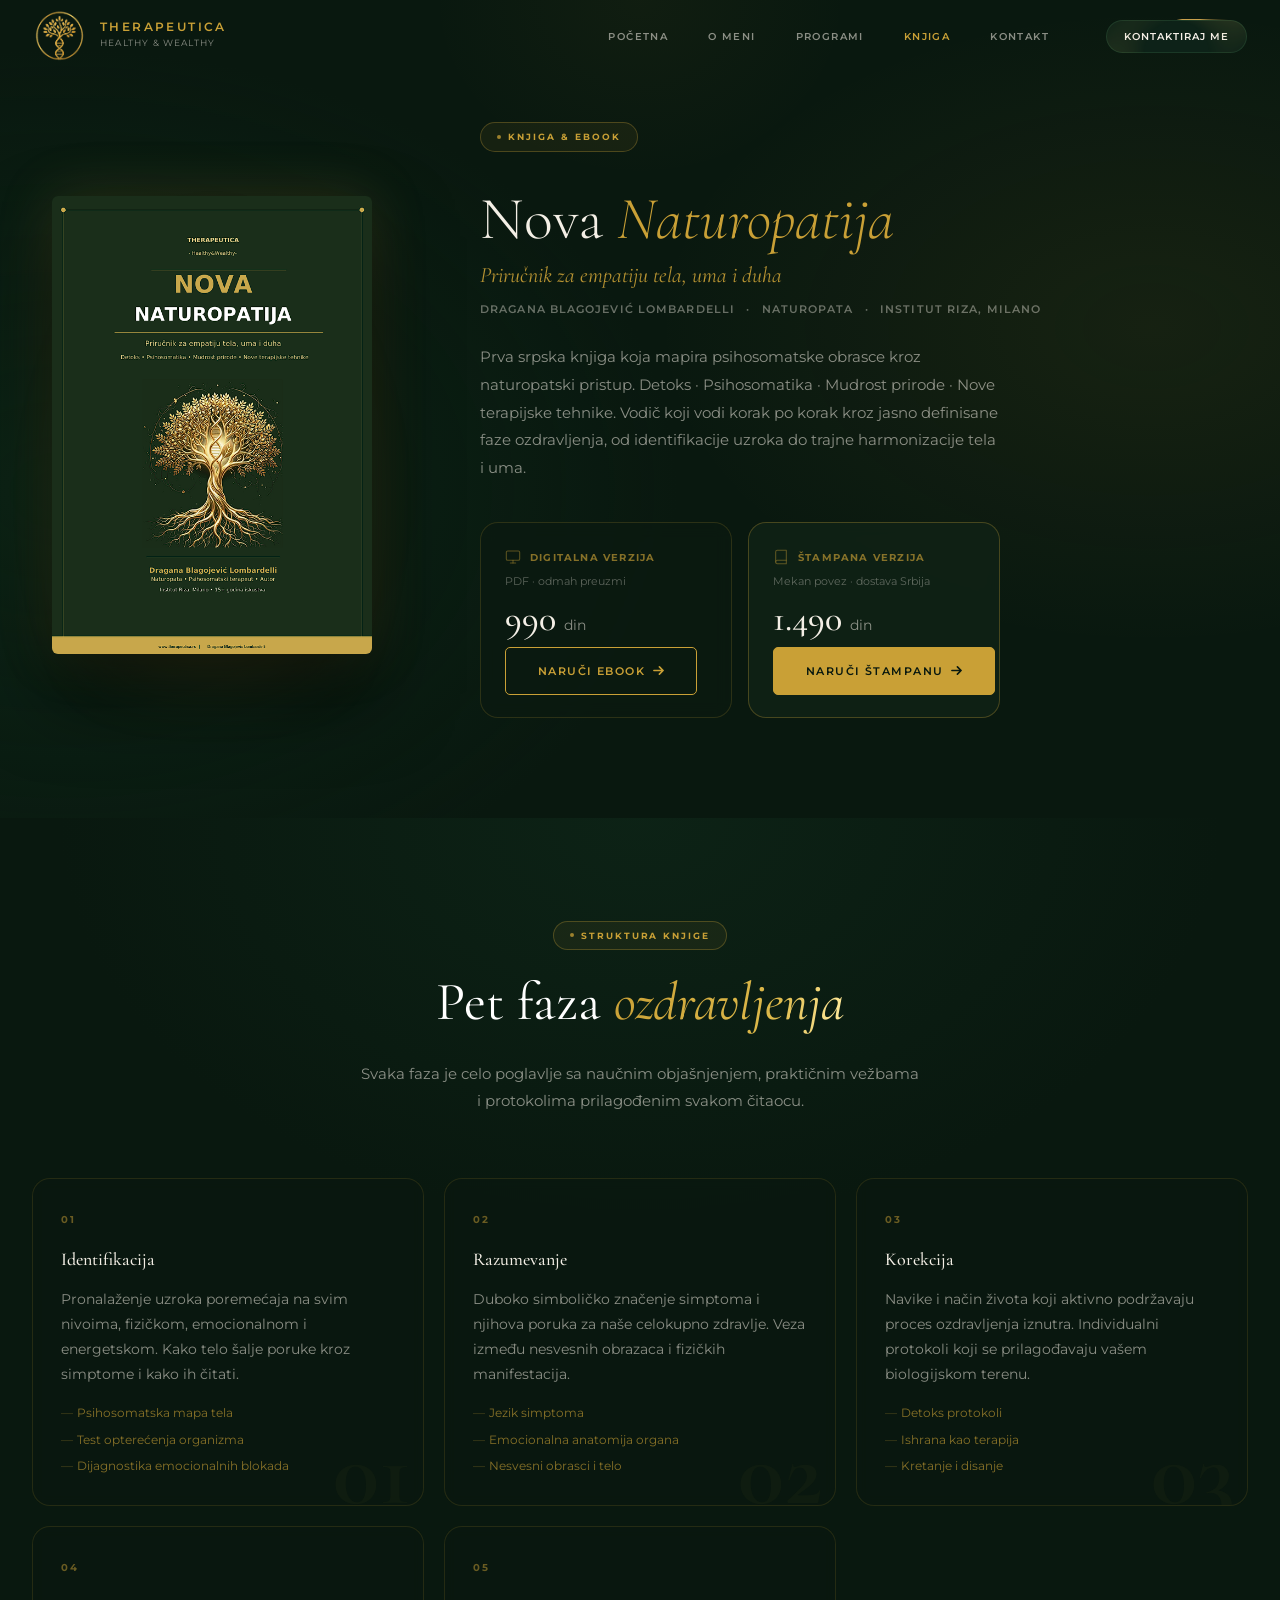
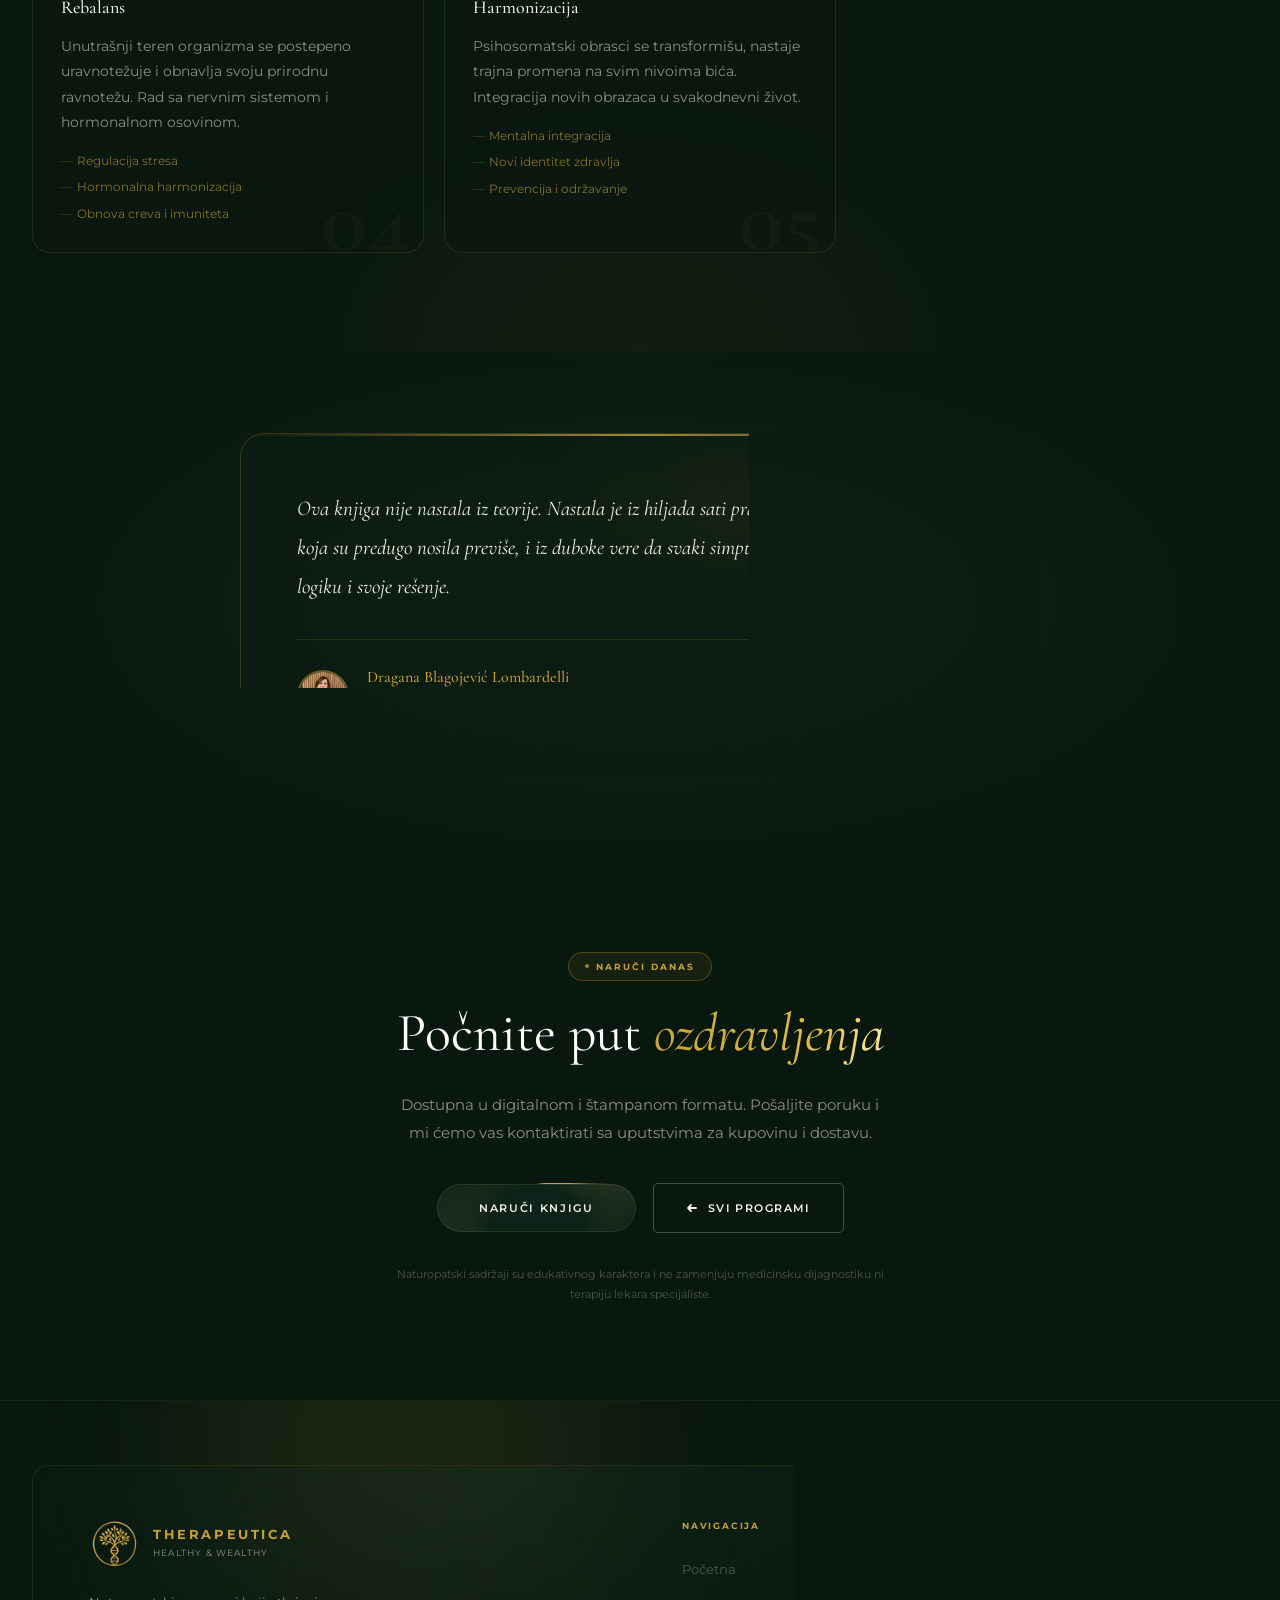
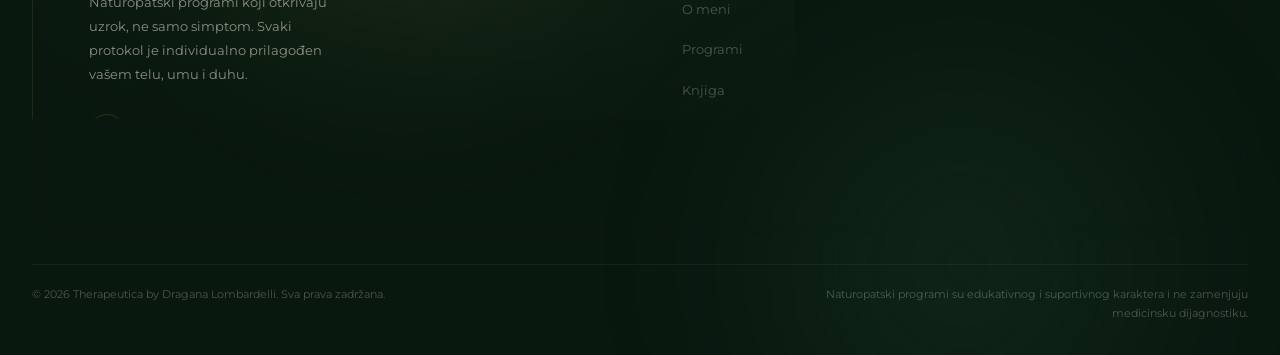
==== commit 3c145fa7: "Replace em dashes in body text with commas across all pages Restore em dashes in <title> and og:titl" ====
--- a/knjiga.html
+++ b/knjiga.html
@@ -80,7 +80,7 @@
           <p class="knjiga-hero__desc">
             Prva srpska knjiga koja mapira psihosomatske obrasce kroz naturopatski pristup.
             Detoks · Psihosomatika · Mudrost prirode · Nove terapijske tehnike.
-            Vodič koji vodi korak po korak kroz jasno definisane faze ozdravljenja — od identifikacije uzroka do trajne harmonizacije tela i uma.
+            Vodič koji vodi korak po korak kroz jasno definisane faze ozdravljenja, od identifikacije uzroka do trajne harmonizacije tela i uma.
           </p>
 
           <div class="knjiga-hero__pricing">
@@ -132,7 +132,7 @@
           <div class="knjiga-phase-card__num">01</div>
           <div class="knjiga-phase-card__inner">
             <h3 class="knjiga-phase-card__title">Identifikacija</h3>
-            <p class="knjiga-phase-card__desc">Pronalaženje uzroka poremećaja na svim nivoima — fizičkom, emocionalnom i energetskom. Kako telo šalje poruke kroz simptome i kako ih čitati.</p>
+            <p class="knjiga-phase-card__desc">Pronalaženje uzroka poremećaja na svim nivoima, fizičkom, emocionalnom i energetskom. Kako telo šalje poruke kroz simptome i kako ih čitati.</p>
             <ul class="knjiga-phase-card__list">
               <li>Psihosomatska mapa tela</li>
               <li>Test opterećenja organizma</li>
@@ -188,7 +188,7 @@
           <div class="knjiga-phase-card__num">05</div>
           <div class="knjiga-phase-card__inner">
             <h3 class="knjiga-phase-card__title">Harmonizacija</h3>
-            <p class="knjiga-phase-card__desc">Psihosomatski obrasci se transformišu — nastaje trajna promena na svim nivoima bića. Integracija novih obrazaca u svakodnevni život.</p>
+            <p class="knjiga-phase-card__desc">Psihosomatski obrasci se transformišu, nastaje trajna promena na svim nivoima bića. Integracija novih obrazaca u svakodnevni život.</p>
             <ul class="knjiga-phase-card__list">
               <li>Mentalna integracija</li>
               <li>Novi identitet zdravlja</li>
@@ -207,7 +207,7 @@
     <div class="container">
       <div class="knjiga-author__inner fade-up">
         <div class="knjiga-author__quote">
-          <p>Ova knjiga nije nastala iz teorije. Nastala je iz hiljada sati prakse, iz razgovora sa telima koja su predugo nosila previše — i iz duboke vere da svaki simptom ima svoju poruku, svoju logiku i svoje rešenje.</p>
+          <p>Ova knjiga nije nastala iz teorije. Nastala je iz hiljada sati prakse, iz razgovora sa telima koja su predugo nosila previše, i iz duboke vere da svaki simptom ima svoju poruku, svoju logiku i svoje rešenje.</p>
           <div class="knjiga-author__sig">
             <img src="assets/dragana.jpg" alt="Dragana Blagojević Lombardelli" class="knjiga-author__avatar" />
             <span class="knjiga-author__name">Dragana Blagojević Lombardelli</span>
@@ -280,7 +280,7 @@
               <li><a href="programi/emocionalni-reset.html">Emocionalni reset</a></li>
               <li><a href="programi/holisticki-detox-21-dan.html">Holistički Detox 21 dan</a></li>
               <li><a href="programi/hormonalni-reset.html">Hormonalni Reset</a></li>
-              <li><a href="programi/premium-1na1-5r-reset.html">Premium 1:1 — 5R Reset</a></li>
+              <li><a href="programi/premium-1na1-5r-reset.html">Premium 1:1, 5R Reset</a></li>
             </ul>
           </div>
           <div class="footer__col">
@@ -324,7 +324,7 @@
         </div>
         <div class="order-modal__head">
           <h3 class="order-modal__title">Naruči Knjigu</h3>
-          <p class="order-modal__sub">Unesite email — poslaćemo uputstva za plaćanje u roku od 24h.</p>
+          <p class="order-modal__sub">Unesite email, poslaćemo uputstva za plaćanje u roku od 24h.</p>
         </div>
         <div class="order-format" id="orderFormat">
           <button class="order-format__opt order-format__opt--active" data-fmt="digital" type="button">Ebook<em>990 din</em></button>
--- a/css/style.css
+++ b/css/style.css
@@ -2506,14 +2506,39 @@
   .hero__inner    { padding: 80px 20px 140px; position: relative; z-index: 2; }
   .hero__h1       { font-size: clamp(42px, 10vw, 60px); }
 
-  /* Hero text mask on mobile: soft blob behind kicker and tagline */
-  .hero__kicker::before,
-  .hero__tagline::before {
+  /* Hero: kicker and tagline as mini glass cards on mobile */
+  .hero__kicker::before { content: none; }
+  .hero__tagline::before { display: none; }
+  .hero__kicker .kicker-line { display: none; }
+
+  .hero__kicker {
+    width: fit-content;
+    padding: 6px 14px;
+    background: rgba(9, 19, 13, 0.52);
+    backdrop-filter: blur(14px);
+    -webkit-backdrop-filter: blur(14px);
+    border: 1px solid rgba(201, 160, 54, 0.26);
+    border-radius: 8px;
+    margin-bottom: 22px;
+    gap: 0;
+  }
+  .hero__tagline {
+    padding: 8px 16px;
+    background: rgba(9, 19, 13, 0.52);
+    backdrop-filter: blur(14px);
+    -webkit-backdrop-filter: blur(14px);
+    border: 1px solid rgba(201, 160, 54, 0.26);
+    border-radius: 8px;
+    margin-bottom: 32px;
+  }
+
+  /* Dark blur mask behind the h1 on mobile */
+  .hero__h1::before {
     content: '';
     position: absolute;
-    inset: -18px -36px;
-    background: rgba(9,19,13,0.86);
-    filter: blur(36px);
+    inset: -18px 12px;
+    background: rgba(9, 19, 13, 0.92);
+    filter: blur(56px);
     border-radius: 50%;
     pointer-events: none;
     z-index: -1;
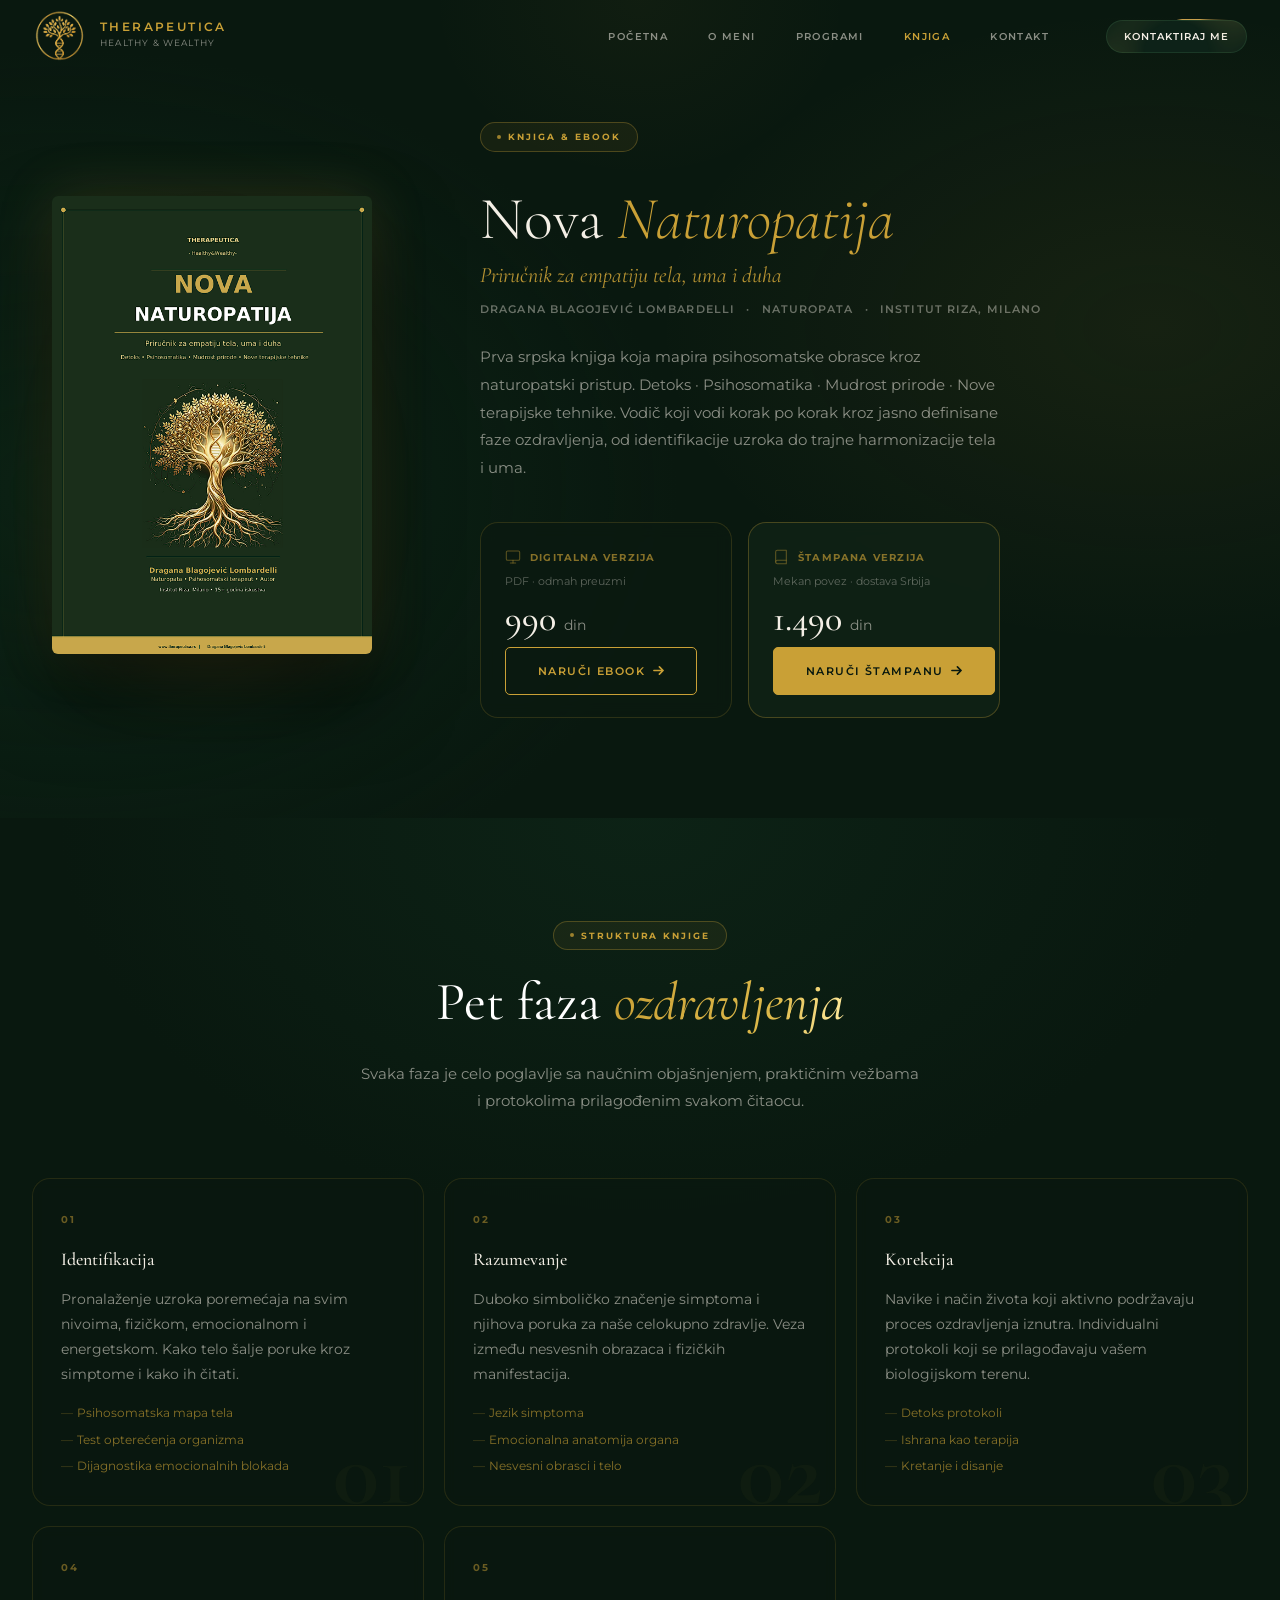
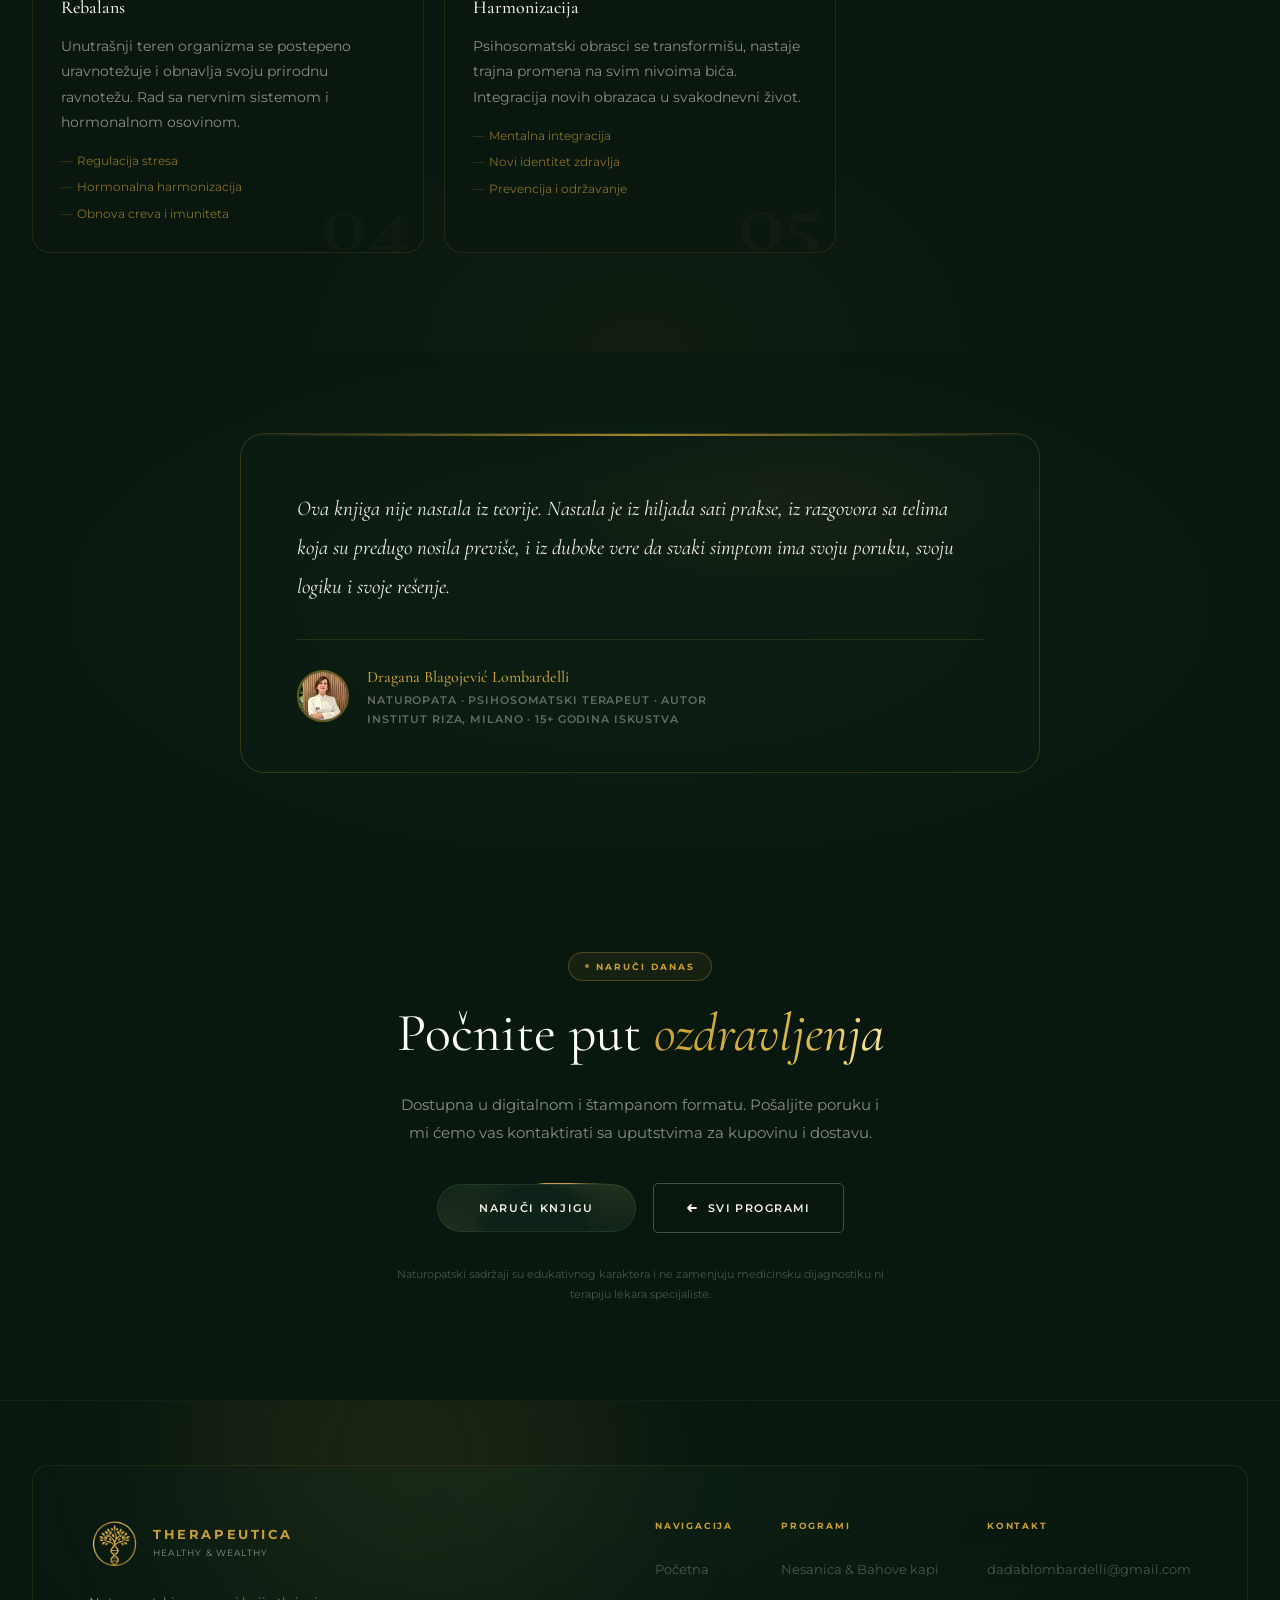
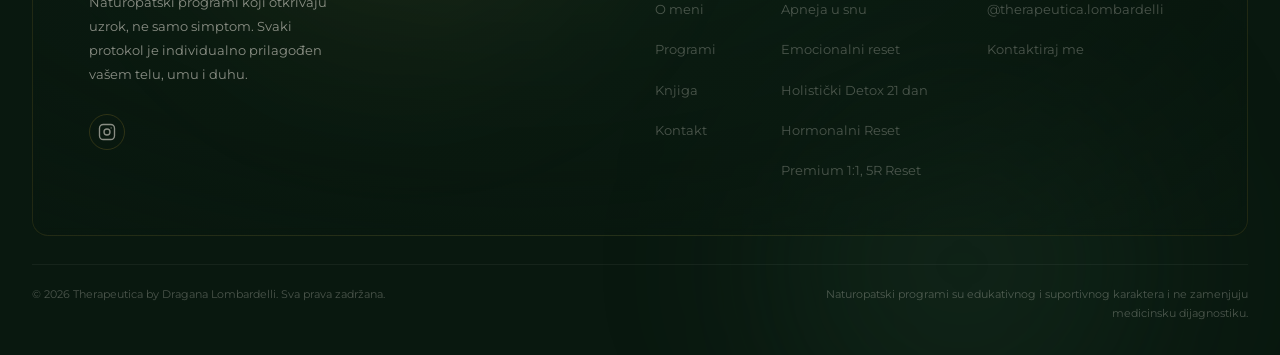
==== commit 75118bac: "Footer email: dragana@therapeutica.rs → dadablombardelli@gmail.com (all pages) Co-Authored-By: Claud" ====
--- a/knjiga.html
+++ b/knjiga.html
@@ -286,7 +286,7 @@
           <div class="footer__col">
             <h5>Kontakt</h5>
             <ul>
-              <li><a href="mailto:dragana@therapeutica.rs">dragana@therapeutica.rs</a></li>
+              <li><a href="mailto:dadablombardelli@gmail.com">dadablombardelli@gmail.com</a></li>
               <li><a href="https://instagram.com/therapeutica.lombardelli" target="_blank" rel="noopener">@therapeutica.lombardelli</a></li>
               <li><a href="kontakt.html">Kontaktiraj me</a></li>
             </ul>
--- a/css/style.css
+++ b/css/style.css
@@ -2191,6 +2191,7 @@
   display: block;
   margin-top: 0;
 }
+.hero__h1-static { display: none; }
 .word-cycle {
   position: relative;
   display: inline-block;
@@ -2489,29 +2490,43 @@
   .nav__cta       { display: none; }
   .hamburger      { display: flex; }
 
-  /* ── Hero: subtle tree on mobile, creds/signature hidden ── */
+  /* ── Hero: mobile stacked layout — kicker → tree → tagline → h1 → desc ── */
   .hero__name-signature { display: none !important; }
   .hero__cred-float     { display: none !important; }
+
+  /* Hero: flex-start so content stacks from the top */
+  .hero {
+    justify-content: flex-start;
+    min-height: 130vh;
+  }
+
+  /* Tree positioned between kicker and tagline, fully visible.
+     Pushed down so the kicker pill sits clearly above the canopy. */
   .hero__tree-wrap {
-    top: var(--nav-h);
+    top: calc(var(--nav-h) + 178px);
     left: 0;
     right: 0;
-    bottom: 110px;
+    height: 52vh;
+    bottom: auto;
     width: 100%;
     z-index: 0;
-    opacity: 0.28;
+    opacity: 1;
     justify-content: center;
   }
   .hero__tree { height: 100%; width: auto; mix-blend-mode: normal; }
-  .hero__inner    { padding: 80px 20px 140px; position: relative; z-index: 2; }
-  .hero__h1       { font-size: clamp(42px, 10vw, 60px); }
-
-  /* Hero: kicker and tagline as mini glass cards on mobile */
+
+  /* Inner: small top padding — kicker sits just below nav */
+  .hero__inner { padding: 2px 20px 60px; position: relative; z-index: 2; }
+
+  /* Flex column so we can reorder: kicker, tagline, h1, desc... */
+  .hero__left { display: flex; flex-direction: column; }
+
+  /* Kicker: glass card, centered above the tree */
   .hero__kicker::before { content: none; }
-  .hero__tagline::before { display: none; }
   .hero__kicker .kicker-line { display: none; }
-
   .hero__kicker {
+    order: 1;
+    align-self: center;
     width: fit-content;
     padding: 6px 14px;
     background: rgba(9, 19, 13, 0.52);
@@ -2519,32 +2534,42 @@
     -webkit-backdrop-filter: blur(14px);
     border: 1px solid rgba(201, 160, 54, 0.26);
     border-radius: 8px;
-    margin-bottom: 22px;
+    margin-bottom: 0;
     gap: 0;
+    text-align: center;
   }
+
+  /* Tagline: glass pill, centered, hugging the roots */
+  .hero__tagline::before { display: none; }
   .hero__tagline {
+    order: 2;
+    align-self: center;
+    width: fit-content;
     padding: 8px 16px;
     background: rgba(9, 19, 13, 0.52);
     backdrop-filter: blur(14px);
     -webkit-backdrop-filter: blur(14px);
     border: 1px solid rgba(201, 160, 54, 0.26);
     border-radius: 8px;
-    margin-bottom: 32px;
+    margin-top: calc(52vh + 52px);
+    margin-bottom: 0;
+    text-align: center;
   }
 
-  /* Dark blur mask behind the h1 on mobile */
-  .hero__h1::before {
-    content: '';
-    position: absolute;
-    inset: -18px 12px;
-    background: rgba(9, 19, 13, 0.92);
-    filter: blur(56px);
-    border-radius: 50%;
-    pointer-events: none;
-    z-index: -1;
+  /* H1: below tagline, left-aligned (as original), static text on mobile */
+  .hero__h1 {
+    order: 3;
+    font-size: clamp(34px, 9vw, 52px);
+    text-align: left;
+    margin-top: 22px;
   }
-  .hero__trust    { grid-template-columns: 1fr; gap: 8px; }
-  .hero__actions  { flex-wrap: wrap; }
+  .hero__h1::before { display: none; }
+  .hero__h1 .word-cycle { display: none; }
+  .hero__h1 .hero__h1-static { display: inline; }
+
+  .hero__desc     { order: 4; }
+  .hero__actions  { order: 5; flex-wrap: wrap; }
+  .hero__trust    { order: 6; grid-template-columns: 1fr; gap: 8px; }
   .creds          { grid-template-columns: 1fr; }
 
   /* ── Section spacing ── */
